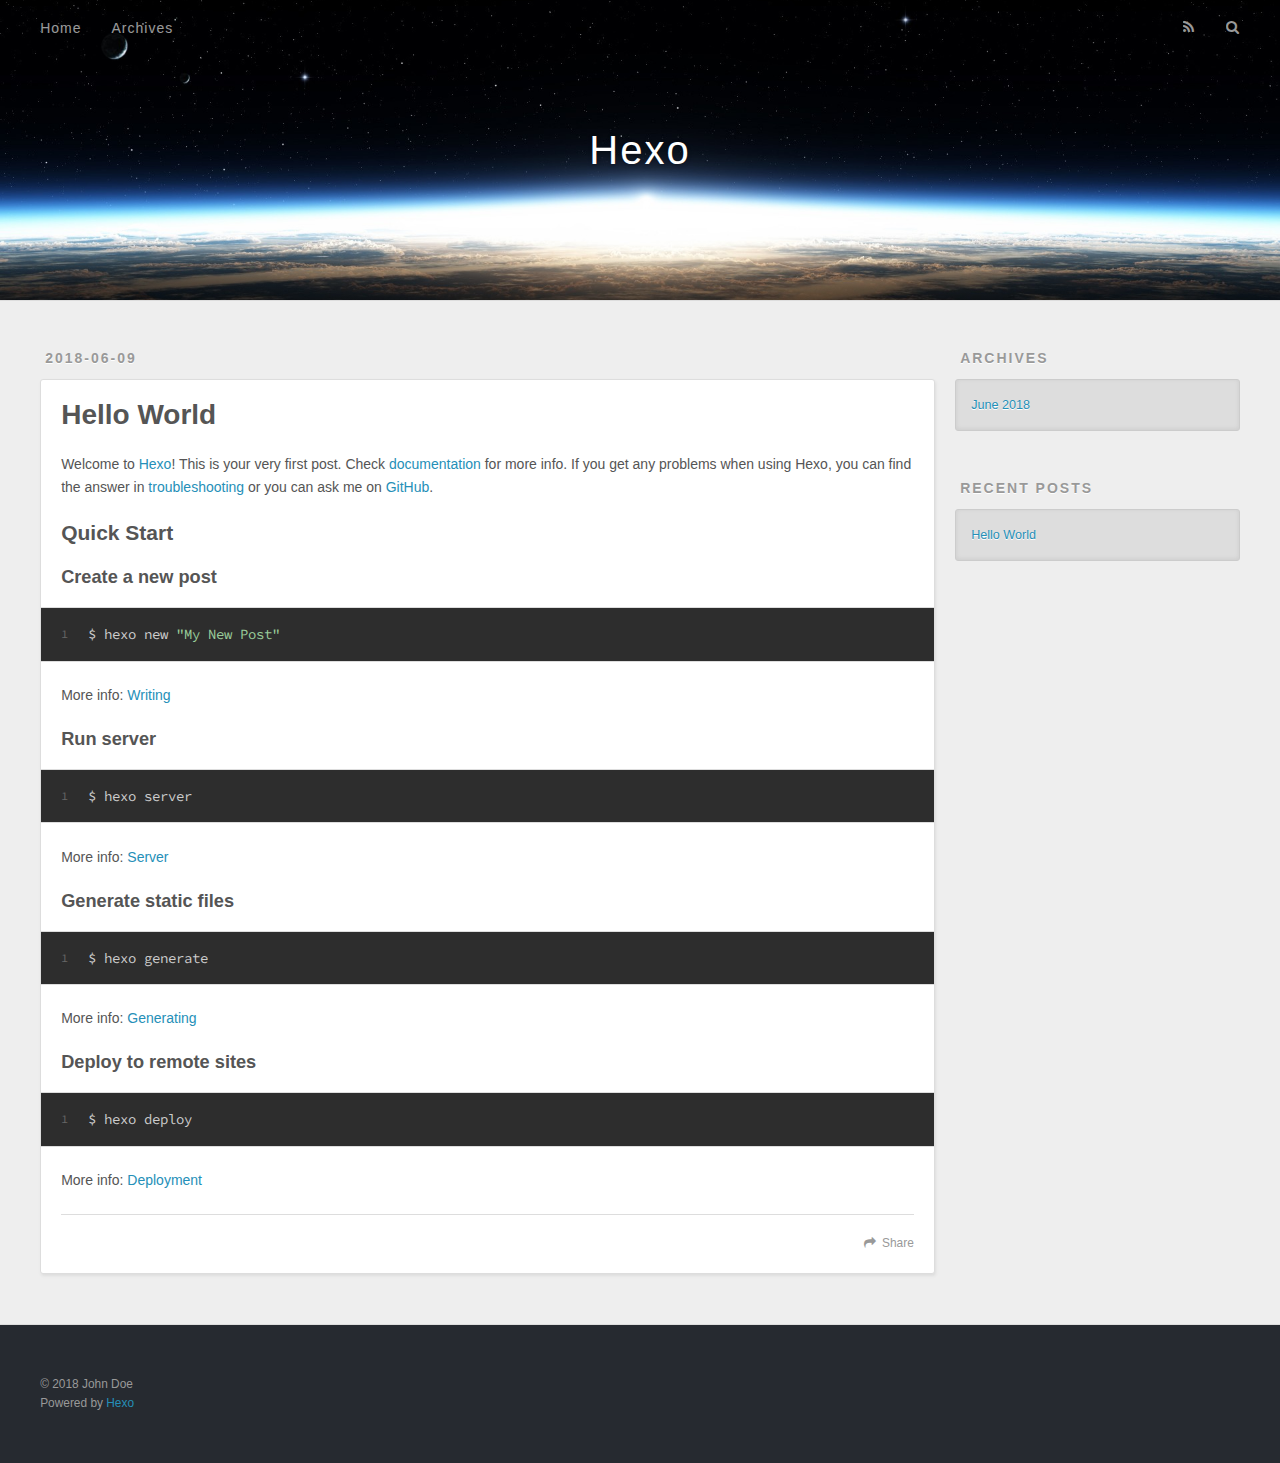
==== index.html @ 3fdbc926 "Site updated: 2018-06-09 17:15:34" ====
<!DOCTYPE html>
<html>
<head>
  <meta charset="utf-8">
  

  
  <title>Hexo</title>
  <meta name="viewport" content="width=device-width, initial-scale=1, maximum-scale=1">
  <meta property="og:type" content="website">
<meta property="og:title" content="Hexo">
<meta property="og:url" content="http://yoursite.com/index.html">
<meta property="og:site_name" content="Hexo">
<meta property="og:locale" content="default">
<meta name="twitter:card" content="summary">
<meta name="twitter:title" content="Hexo">
  
    <link rel="alternate" href="/atom.xml" title="Hexo" type="application/atom+xml">
  
  
    <link rel="icon" href="/favicon.png">
  
  
    <link href="//fonts.googleapis.com/css?family=Source+Code+Pro" rel="stylesheet" type="text/css">
  
  <link rel="stylesheet" href="/css/style.css">
</head>

<body>
  <div id="container">
    <div id="wrap">
      <header id="header">
  <div id="banner"></div>
  <div id="header-outer" class="outer">
    <div id="header-title" class="inner">
      <h1 id="logo-wrap">
        <a href="/" id="logo">Hexo</a>
      </h1>
      
    </div>
    <div id="header-inner" class="inner">
      <nav id="main-nav">
        <a id="main-nav-toggle" class="nav-icon"></a>
        
          <a class="main-nav-link" href="/">Home</a>
        
          <a class="main-nav-link" href="/archives">Archives</a>
        
      </nav>
      <nav id="sub-nav">
        
          <a id="nav-rss-link" class="nav-icon" href="/atom.xml" title="RSS Feed"></a>
        
        <a id="nav-search-btn" class="nav-icon" title="Search"></a>
      </nav>
      <div id="search-form-wrap">
        <form action="//google.com/search" method="get" accept-charset="UTF-8" class="search-form"><input type="search" name="q" class="search-form-input" placeholder="Search"><button type="submit" class="search-form-submit">&#xF002;</button><input type="hidden" name="sitesearch" value="http://yoursite.com"></form>
      </div>
    </div>
  </div>
</header>
      <div class="outer">
        <section id="main">
  
    <article id="post-hello-world" class="article article-type-post" itemscope itemprop="blogPost">
  <div class="article-meta">
    <a href="/2018/06/09/hello-world/" class="article-date">
  <time datetime="2018-06-09T08:49:23.801Z" itemprop="datePublished">2018-06-09</time>
</a>
    
  </div>
  <div class="article-inner">
    
    
      <header class="article-header">
        
  
    <h1 itemprop="name">
      <a class="article-title" href="/2018/06/09/hello-world/">Hello World</a>
    </h1>
  

      </header>
    
    <div class="article-entry" itemprop="articleBody">
      
        <p>Welcome to <a href="https://hexo.io/" target="_blank" rel="noopener">Hexo</a>! This is your very first post. Check <a href="https://hexo.io/docs/" target="_blank" rel="noopener">documentation</a> for more info. If you get any problems when using Hexo, you can find the answer in <a href="https://hexo.io/docs/troubleshooting.html" target="_blank" rel="noopener">troubleshooting</a> or you can ask me on <a href="https://github.com/hexojs/hexo/issues" target="_blank" rel="noopener">GitHub</a>.</p>
<h2 id="Quick-Start"><a href="#Quick-Start" class="headerlink" title="Quick Start"></a>Quick Start</h2><h3 id="Create-a-new-post"><a href="#Create-a-new-post" class="headerlink" title="Create a new post"></a>Create a new post</h3><figure class="highlight bash"><table><tr><td class="gutter"><pre><span class="line">1</span><br></pre></td><td class="code"><pre><span class="line">$ hexo new <span class="string">"My New Post"</span></span><br></pre></td></tr></table></figure>
<p>More info: <a href="https://hexo.io/docs/writing.html" target="_blank" rel="noopener">Writing</a></p>
<h3 id="Run-server"><a href="#Run-server" class="headerlink" title="Run server"></a>Run server</h3><figure class="highlight bash"><table><tr><td class="gutter"><pre><span class="line">1</span><br></pre></td><td class="code"><pre><span class="line">$ hexo server</span><br></pre></td></tr></table></figure>
<p>More info: <a href="https://hexo.io/docs/server.html" target="_blank" rel="noopener">Server</a></p>
<h3 id="Generate-static-files"><a href="#Generate-static-files" class="headerlink" title="Generate static files"></a>Generate static files</h3><figure class="highlight bash"><table><tr><td class="gutter"><pre><span class="line">1</span><br></pre></td><td class="code"><pre><span class="line">$ hexo generate</span><br></pre></td></tr></table></figure>
<p>More info: <a href="https://hexo.io/docs/generating.html" target="_blank" rel="noopener">Generating</a></p>
<h3 id="Deploy-to-remote-sites"><a href="#Deploy-to-remote-sites" class="headerlink" title="Deploy to remote sites"></a>Deploy to remote sites</h3><figure class="highlight bash"><table><tr><td class="gutter"><pre><span class="line">1</span><br></pre></td><td class="code"><pre><span class="line">$ hexo deploy</span><br></pre></td></tr></table></figure>
<p>More info: <a href="https://hexo.io/docs/deployment.html" target="_blank" rel="noopener">Deployment</a></p>

      
    </div>
    <footer class="article-footer">
      <a data-url="http://yoursite.com/2018/06/09/hello-world/" data-id="cji76pdio0000icraalrgvgk9" class="article-share-link">Share</a>
      
      
    </footer>
  </div>
  
</article>


  


</section>
        
          <aside id="sidebar">
  
    

  
    

  
    
  
    
  <div class="widget-wrap">
    <h3 class="widget-title">Archives</h3>
    <div class="widget">
      <ul class="archive-list"><li class="archive-list-item"><a class="archive-list-link" href="/archives/2018/06/">June 2018</a></li></ul>
    </div>
  </div>


  
    
  <div class="widget-wrap">
    <h3 class="widget-title">Recent Posts</h3>
    <div class="widget">
      <ul>
        
          <li>
            <a href="/2018/06/09/hello-world/">Hello World</a>
          </li>
        
      </ul>
    </div>
  </div>

  
</aside>
        
      </div>
      <footer id="footer">
  
  <div class="outer">
    <div id="footer-info" class="inner">
      &copy; 2018 John Doe<br>
      Powered by <a href="http://hexo.io/" target="_blank">Hexo</a>
    </div>
  </div>
</footer>
    </div>
    <nav id="mobile-nav">
  
    <a href="/" class="mobile-nav-link">Home</a>
  
    <a href="/archives" class="mobile-nav-link">Archives</a>
  
</nav>
    

<script src="//ajax.googleapis.com/ajax/libs/jquery/2.0.3/jquery.min.js"></script>


  <link rel="stylesheet" href="/fancybox/jquery.fancybox.css">
  <script src="/fancybox/jquery.fancybox.pack.js"></script>


<script src="/js/script.js"></script>



  </div>
</body>
</html>
---- css/style.css ----
body {
  width: 100%;
}
body:before,
body:after {
  content: "";
  display: table;
}
body:after {
  clear: both;
}
html,
body,
div,
span,
applet,
object,
iframe,
h1,
h2,
h3,
h4,
h5,
h6,
p,
blockquote,
pre,
a,
abbr,
acronym,
address,
big,
cite,
code,
del,
dfn,
em,
img,
ins,
kbd,
q,
s,
samp,
small,
strike,
strong,
sub,
sup,
tt,
var,
dl,
dt,
dd,
ol,
ul,
li,
fieldset,
form,
label,
legend,
table,
caption,
tbody,
tfoot,
thead,
tr,
th,
td {
  margin: 0;
  padding: 0;
  border: 0;
  outline: 0;
  font-weight: inherit;
  font-style: inherit;
  font-family: inherit;
  font-size: 100%;
  vertical-align: baseline;
}
body {
  line-height: 1;
  color: #000;
  background: #fff;
}
ol,
ul {
  list-style: none;
}
table {
  border-collapse: separate;
  border-spacing: 0;
  vertical-align: middle;
}
caption,
th,
td {
  text-align: left;
  font-weight: normal;
  vertical-align: middle;
}
a img {
  border: none;
}
input,
button {
  margin: 0;
  padding: 0;
}
input::-moz-focus-inner,
button::-moz-focus-inner {
  border: 0;
  padding: 0;
}
@font-face {
  font-family: FontAwesome;
  font-style: normal;
  font-weight: normal;
  src: url("fonts/fontawesome-webfont.eot?v=#4.0.3");
  src: url("fonts/fontawesome-webfont.eot?#iefix&v=#4.0.3") format("embedded-opentype"), url("fonts/fontawesome-webfont.woff?v=#4.0.3") format("woff"), url("fonts/fontawesome-webfont.ttf?v=#4.0.3") format("truetype"), url("fonts/fontawesome-webfont.svg#fontawesomeregular?v=#4.0.3") format("svg");
}
html,
body,
#container {
  height: 100%;
}
body {
  background: #eee;
  font: 14px -apple-system, BlinkMacSystemFont, "Segoe UI", "Roboto", "Oxygen", "Ubuntu", "Cantarell", "Fira Sans", "Droid Sans", "Helvetica Neue", sans-serif;
  -webkit-text-size-adjust: 100%;
}
.outer {
  max-width: 1220px;
  margin: 0 auto;
  padding: 0 20px;
}
.outer:before,
.outer:after {
  content: "";
  display: table;
}
.outer:after {
  clear: both;
}
.inner {
  display: inline;
  float: left;
  width: 98.33333333333333%;
  margin: 0 0.833333333333333%;
}
.left,
.alignleft {
  float: left;
}
.right,
.alignright {
  float: right;
}
.clear {
  clear: both;
}
#container {
  position: relative;
}
.mobile-nav-on {
  overflow: hidden;
}
#wrap {
  height: 100%;
  width: 100%;
  position: absolute;
  top: 0;
  left: 0;
  -webkit-transition: 0.2s ease-out;
  -moz-transition: 0.2s ease-out;
  -ms-transition: 0.2s ease-out;
  transition: 0.2s ease-out;
  z-index: 1;
  background: #eee;
}
.mobile-nav-on #wrap {
  left: 280px;
}
@media screen and (min-width: 768px) {
  #main {
    display: inline;
    float: left;
    width: 73.33333333333333%;
    margin: 0 0.833333333333333%;
  }
}
.article-date,
.article-category-link,
.archive-year,
.widget-title {
  text-decoration: none;
  text-transform: uppercase;
  letter-spacing: 2px;
  color: #999;
  margin-bottom: 1em;
  margin-left: 5px;
  line-height: 1em;
  text-shadow: 0 1px #fff;
  font-weight: bold;
}
.article-inner,
.archive-article-inner {
  background: #fff;
  -webkit-box-shadow: 1px 2px 3px #ddd;
  box-shadow: 1px 2px 3px #ddd;
  border: 1px solid #ddd;
  border-radius: 3px;
}
.article-entry h1,
.widget h1 {
  font-size: 2em;
}
.article-entry h2,
.widget h2 {
  font-size: 1.5em;
}
.article-entry h3,
.widget h3 {
  font-size: 1.3em;
}
.article-entry h4,
.widget h4 {
  font-size: 1.2em;
}
.article-entry h5,
.widget h5 {
  font-size: 1em;
}
.article-entry h6,
.widget h6 {
  font-size: 1em;
  color: #999;
}
.article-entry hr,
.widget hr {
  border: 1px dashed #ddd;
}
.article-entry strong,
.widget strong {
  font-weight: bold;
}
.article-entry em,
.widget em,
.article-entry cite,
.widget cite {
  font-style: italic;
}
.article-entry sup,
.widget sup,
.article-entry sub,
.widget sub {
  font-size: 0.75em;
  line-height: 0;
  position: relative;
  vertical-align: baseline;
}
.article-entry sup,
.widget sup {
  top: -0.5em;
}
.article-entry sub,
.widget sub {
  bottom: -0.2em;
}
.article-entry small,
.widget small {
  font-size: 0.85em;
}
.article-entry acronym,
.widget acronym,
.article-entry abbr,
.widget abbr {
  border-bottom: 1px dotted;
}
.article-entry ul,
.widget ul,
.article-entry ol,
.widget ol,
.article-entry dl,
.widget dl {
  margin: 0 20px;
  line-height: 1.6em;
}
.article-entry ul ul,
.widget ul ul,
.article-entry ol ul,
.widget ol ul,
.article-entry ul ol,
.widget ul ol,
.article-entry ol ol,
.widget ol ol {
  margin-top: 0;
  margin-bottom: 0;
}
.article-entry ul,
.widget ul {
  list-style: disc;
}
.article-entry ol,
.widget ol {
  list-style: decimal;
}
.article-entry dt,
.widget dt {
  font-weight: bold;
}
#header {
  height: 300px;
  position: relative;
  border-bottom: 1px solid #ddd;
}
#header:before,
#header:after {
  content: "";
  position: absolute;
  left: 0;
  right: 0;
  height: 40px;
}
#header:before {
  top: 0;
  background: -webkit-linear-gradient(rgba(0,0,0,0.2), transparent);
  background: -moz-linear-gradient(rgba(0,0,0,0.2), transparent);
  background: -ms-linear-gradient(rgba(0,0,0,0.2), transparent);
  background: linear-gradient(rgba(0,0,0,0.2), transparent);
}
#header:after {
  bottom: 0;
  background: -webkit-linear-gradient(transparent, rgba(0,0,0,0.2));
  background: -moz-linear-gradient(transparent, rgba(0,0,0,0.2));
  background: -ms-linear-gradient(transparent, rgba(0,0,0,0.2));
  background: linear-gradient(transparent, rgba(0,0,0,0.2));
}
#header-outer {
  height: 100%;
  position: relative;
}
#header-inner {
  position: relative;
  overflow: hidden;
}
#banner {
  position: absolute;
  top: 0;
  left: 0;
  width: 100%;
  height: 100%;
  background: url("images/banner.jpg") center #000;
  -webkit-background-size: cover;
  -moz-background-size: cover;
  background-size: cover;
  z-index: -1;
}
#header-title {
  text-align: center;
  height: 40px;
  position: absolute;
  top: 50%;
  left: 0;
  margin-top: -20px;
}
#logo,
#subtitle {
  text-decoration: none;
  color: #fff;
  font-weight: 300;
  text-shadow: 0 1px 4px rgba(0,0,0,0.3);
}
#logo {
  font-size: 40px;
  line-height: 40px;
  letter-spacing: 2px;
}
#subtitle {
  font-size: 16px;
  line-height: 16px;
  letter-spacing: 1px;
}
#subtitle-wrap {
  margin-top: 16px;
}
#main-nav {
  float: left;
  margin-left: -15px;
}
.nav-icon,
.main-nav-link {
  float: left;
  color: #fff;
  opacity: 0.6;
  text-decoration: none;
  text-shadow: 0 1px rgba(0,0,0,0.2);
  -webkit-transition: opacity 0.2s;
  -moz-transition: opacity 0.2s;
  -ms-transition: opacity 0.2s;
  transition: opacity 0.2s;
  display: block;
  padding: 20px 15px;
}
.nav-icon:hover,
.main-nav-link:hover {
  opacity: 1;
}
.nav-icon {
  font-family: FontAwesome;
  text-align: center;
  font-size: 14px;
  width: 14px;
  height: 14px;
  padding: 20px 15px;
  position: relative;
  cursor: pointer;
}
.main-nav-link {
  font-weight: 300;
  letter-spacing: 1px;
}
@media screen and (max-width: 479px) {
  .main-nav-link {
    display: none;
  }
}
#main-nav-toggle {
  display: none;
}
#main-nav-toggle:before {
  content: "\f0c9";
}
@media screen and (max-width: 479px) {
  #main-nav-toggle {
    display: block;
  }
}
#sub-nav {
  float: right;
  margin-right: -15px;
}
#nav-rss-link:before {
  content: "\f09e";
}
#nav-search-btn:before {
  content: "\f002";
}
#search-form-wrap {
  position: absolute;
  top: 15px;
  width: 150px;
  height: 30px;
  right: -150px;
  opacity: 0;
  -webkit-transition: 0.2s ease-out;
  -moz-transition: 0.2s ease-out;
  -ms-transition: 0.2s ease-out;
  transition: 0.2s ease-out;
}
#search-form-wrap.on {
  opacity: 1;
  right: 0;
}
@media screen and (max-width: 479px) {
  #search-form-wrap {
    width: 100%;
    right: -100%;
  }
}
.search-form {
  position: absolute;
  top: 0;
  left: 0;
  right: 0;
  background: #fff;
  padding: 5px 15px;
  border-radius: 15px;
  -webkit-box-shadow: 0 0 10px rgba(0,0,0,0.3);
  box-shadow: 0 0 10px rgba(0,0,0,0.3);
}
.search-form-input {
  border: none;
  background: none;
  color: #555;
  width: 100%;
  font: 13px -apple-system, BlinkMacSystemFont, "Segoe UI", "Roboto", "Oxygen", "Ubuntu", "Cantarell", "Fira Sans", "Droid Sans", "Helvetica Neue", sans-serif;
  outline: none;
}
.search-form-input::-webkit-search-results-decoration,
.search-form-input::-webkit-search-cancel-button {
  -webkit-appearance: none;
}
.search-form-submit {
  position: absolute;
  top: 50%;
  right: 10px;
  margin-top: -7px;
  font: 13px FontAwesome;
  border: none;
  background: none;
  color: #bbb;
  cursor: pointer;
}
.search-form-submit:hover,
.search-form-submit:focus {
  color: #777;
}
.article {
  margin: 50px 0;
}
.article-inner {
  overflow: hidden;
}
.article-meta:before,
.article-meta:after {
  content: "";
  display: table;
}
.article-meta:after {
  clear: both;
}
.article-date {
  float: left;
}
.article-category {
  float: left;
  line-height: 1em;
  color: #ccc;
  text-shadow: 0 1px #fff;
  margin-left: 8px;
}
.article-category:before {
  content: "\2022";
}
.article-category-link {
  margin: 0 12px 1em;
}
.article-header {
  padding: 20px 20px 0;
}
.article-title {
  text-decoration: none;
  font-size: 2em;
  font-weight: bold;
  color: #555;
  line-height: 1.1em;
  -webkit-transition: color 0.2s;
  -moz-transition: color 0.2s;
  -ms-transition: color 0.2s;
  transition: color 0.2s;
}
a.article-title:hover {
  color: #258fb8;
}
.article-entry {
  color: #555;
  padding: 0 20px;
}
.article-entry:before,
.article-entry:after {
  content: "";
  display: table;
}
.article-entry:after {
  clear: both;
}
.article-entry p,
.article-entry table {
  line-height: 1.6em;
  margin: 1.6em 0;
}
.article-entry h1,
.article-entry h2,
.article-entry h3,
.article-entry h4,
.article-entry h5,
.article-entry h6 {
  font-weight: bold;
}
.article-entry h1,
.article-entry h2,
.article-entry h3,
.article-entry h4,
.article-entry h5,
.article-entry h6 {
  line-height: 1.1em;
  margin: 1.1em 0;
}
.article-entry a {
  color: #258fb8;
  text-decoration: none;
}
.article-entry a:hover {
  text-decoration: underline;
}
.article-entry ul,
.article-entry ol,
.article-entry dl {
  margin-top: 1.6em;
  margin-bottom: 1.6em;
}
.article-entry img,
.article-entry video {
  max-width: 100%;
  height: auto;
  display: block;
  margin: auto;
}
.article-entry iframe {
  border: none;
}
.article-entry table {
  width: 100%;
  border-collapse: collapse;
  border-spacing: 0;
}
.article-entry th {
  font-weight: bold;
  border-bottom: 3px solid #ddd;
  padding-bottom: 0.5em;
}
.article-entry td {
  border-bottom: 1px solid #ddd;
  padding: 10px 0;
}
.article-entry blockquote {
  font-family: Georgia, "Times New Roman", serif;
  font-size: 1.4em;
  margin: 1.6em 20px;
  text-align: center;
}
.article-entry blockquote footer {
  font-size: 14px;
  margin: 1.6em 0;
  font-family: -apple-system, BlinkMacSystemFont, "Segoe UI", "Roboto", "Oxygen", "Ubuntu", "Cantarell", "Fira Sans", "Droid Sans", "Helvetica Neue", sans-serif;
}
.article-entry blockquote footer cite:before {
  content: "—";
  padding: 0 0.5em;
}
.article-entry .pullquote {
  text-align: left;
  width: 45%;
  margin: 0;
}
.article-entry .pullquote.left {
  margin-left: 0.5em;
  margin-right: 1em;
}
.article-entry .pullquote.right {
  margin-right: 0.5em;
  margin-left: 1em;
}
.article-entry .caption {
  color: #999;
  display: block;
  font-size: 0.9em;
  margin-top: 0.5em;
  position: relative;
  text-align: center;
}
.article-entry .video-container {
  position: relative;
  padding-top: 56.25%;
  height: 0;
  overflow: hidden;
}
.article-entry .video-container iframe,
.article-entry .video-container object,
.article-entry .video-container embed {
  position: absolute;
  top: 0;
  left: 0;
  width: 100%;
  height: 100%;
  margin-top: 0;
}
.article-more-link a {
  display: inline-block;
  line-height: 1em;
  padding: 6px 15px;
  border-radius: 15px;
  background: #eee;
  color: #999;
  text-shadow: 0 1px #fff;
  text-decoration: none;
}
.article-more-link a:hover {
  background: #258fb8;
  color: #fff;
  text-decoration: none;
  text-shadow: 0 1px #1e7293;
}
.article-footer {
  font-size: 0.85em;
  line-height: 1.6em;
  border-top: 1px solid #ddd;
  padding-top: 1.6em;
  margin: 0 20px 20px;
}
.article-footer:before,
.article-footer:after {
  content: "";
  display: table;
}
.article-footer:after {
  clear: both;
}
.article-footer a {
  color: #999;
  text-decoration: none;
}
.article-footer a:hover {
  color: #555;
}
.article-tag-list-item {
  float: left;
  margin-right: 10px;
}
.article-tag-list-link:before {
  content: "#";
}
.article-comment-link {
  float: right;
}
.article-comment-link:before {
  content: "\f075";
  font-family: FontAwesome;
  padding-right: 8px;
}
.article-share-link {
  cursor: pointer;
  float: right;
  margin-left: 20px;
}
.article-share-link:before {
  content: "\f064";
  font-family: FontAwesome;
  padding-right: 6px;
}
#article-nav {
  position: relative;
}
#article-nav:before,
#article-nav:after {
  content: "";
  display: table;
}
#article-nav:after {
  clear: both;
}
@media screen and (min-width: 768px) {
  #article-nav {
    margin: 50px 0;
  }
  #article-nav:before {
    width: 8px;
    height: 8px;
    position: absolute;
    top: 50%;
    left: 50%;
    margin-top: -4px;
    margin-left: -4px;
    content: "";
    border-radius: 50%;
    background: #ddd;
    -webkit-box-shadow: 0 1px 2px #fff;
    box-shadow: 0 1px 2px #fff;
  }
}
.article-nav-link-wrap {
  text-decoration: none;
  text-shadow: 0 1px #fff;
  color: #999;
  -webkit-box-sizing: border-box;
  -moz-box-sizing: border-box;
  box-sizing: border-box;
  margin-top: 50px;
  text-align: center;
  display: block;
}
.article-nav-link-wrap:hover {
  color: #555;
}
@media screen and (min-width: 768px) {
  .article-nav-link-wrap {
    width: 50%;
    margin-top: 0;
  }
}
@media screen and (min-width: 768px) {
  #article-nav-newer {
    float: left;
    text-align: right;
    padding-right: 20px;
  }
}
@media screen and (min-width: 768px) {
  #article-nav-older {
    float: right;
    text-align: left;
    padding-left: 20px;
  }
}
.article-nav-caption {
  text-transform: uppercase;
  letter-spacing: 2px;
  color: #ddd;
  line-height: 1em;
  font-weight: bold;
}
#article-nav-newer .article-nav-caption {
  margin-right: -2px;
}
.article-nav-title {
  font-size: 0.85em;
  line-height: 1.6em;
  margin-top: 0.5em;
}
.article-share-box {
  position: absolute;
  display: none;
  background: #fff;
  -webkit-box-shadow: 1px 2px 10px rgba(0,0,0,0.2);
  box-shadow: 1px 2px 10px rgba(0,0,0,0.2);
  border-radius: 3px;
  margin-left: -145px;
  overflow: hidden;
  z-index: 1;
}
.article-share-box.on {
  display: block;
}
.article-share-input {
  width: 100%;
  background: none;
  -webkit-box-sizing: border-box;
  -moz-box-sizing: border-box;
  box-sizing: border-box;
  font: 14px -apple-system, BlinkMacSystemFont, "Segoe UI", "Roboto", "Oxygen", "Ubuntu", "Cantarell", "Fira Sans", "Droid Sans", "Helvetica Neue", sans-serif;
  padding: 0 15px;
  color: #555;
  outline: none;
  border: 1px solid #ddd;
  border-radius: 3px 3px 0 0;
  height: 36px;
  line-height: 36px;
}
.article-share-links {
  background: #eee;
}
.article-share-links:before,
.article-share-links:after {
  content: "";
  display: table;
}
.article-share-links:after {
  clear: both;
}
.article-share-twitter,
.article-share-facebook,
.article-share-pinterest,
.article-share-google {
  width: 50px;
  height: 36px;
  display: block;
  float: left;
  position: relative;
  color: #999;
  text-shadow: 0 1px #fff;
}
.article-share-twitter:before,
.article-share-facebook:before,
.article-share-pinterest:before,
.article-share-google:before {
  font-size: 20px;
  font-family: FontAwesome;
  width: 20px;
  height: 20px;
  position: absolute;
  top: 50%;
  left: 50%;
  margin-top: -10px;
  margin-left: -10px;
  text-align: center;
}
.article-share-twitter:hover,
.article-share-facebook:hover,
.article-share-pinterest:hover,
.article-share-google:hover {
  color: #fff;
}
.article-share-twitter:before {
  content: "\f099";
}
.article-share-twitter:hover {
  background: #00aced;
  text-shadow: 0 1px #008abe;
}
.article-share-facebook:before {
  content: "\f09a";
}
.article-share-facebook:hover {
  background: #3b5998;
  text-shadow: 0 1px #2f477a;
}
.article-share-pinterest:before {
  content: "\f0d2";
}
.article-share-pinterest:hover {
  background: #cb2027;
  text-shadow: 0 1px #a21a1f;
}
.article-share-google:before {
  content: "\f0d5";
}
.article-share-google:hover {
  background: #dd4b39;
  text-shadow: 0 1px #be3221;
}
.article-gallery {
  background: #000;
  position: relative;
}
.article-gallery-photos {
  position: relative;
  overflow: hidden;
}
.article-gallery-img {
  display: none;
  max-width: 100%;
}
.article-gallery-img:first-child {
  display: block;
}
.article-gallery-img.loaded {
  position: absolute;
  display: block;
}
.article-gallery-img img {
  display: block;
  max-width: 100%;
  margin: 0 auto;
}
#comments {
  background: #fff;
  -webkit-box-shadow: 1px 2px 3px #ddd;
  box-shadow: 1px 2px 3px #ddd;
  padding: 20px;
  border: 1px solid #ddd;
  border-radius: 3px;
  margin: 50px 0;
}
#comments a {
  color: #258fb8;
}
.archives-wrap {
  margin: 50px 0;
}
.archives:before,
.archives:after {
  content: "";
  display: table;
}
.archives:after {
  clear: both;
}
.archive-year-wrap {
  margin-bottom: 1em;
}
.archives {
  -webkit-column-gap: 10px;
  -moz-column-gap: 10px;
  column-gap: 10px;
}
@media screen and (min-width: 480px) and (max-width: 767px) {
  .archives {
    -webkit-column-count: 2;
    -moz-column-count: 2;
    column-count: 2;
  }
}
@media screen and (min-width: 768px) {
  .archives {
    -webkit-column-count: 3;
    -moz-column-count: 3;
    column-count: 3;
  }
}
.archive-article {
  -webkit-column-break-inside: avoid;
  page-break-inside: avoid;
  overflow: hidden;
  break-inside: avoid-column;
}
.archive-article-inner {
  padding: 10px;
  margin-bottom: 15px;
}
.archive-article-title {
  text-decoration: none;
  font-weight: bold;
  color: #555;
  -webkit-transition: color 0.2s;
  -moz-transition: color 0.2s;
  -ms-transition: color 0.2s;
  transition: color 0.2s;
  line-height: 1.6em;
}
.archive-article-title:hover {
  color: #258fb8;
}
.archive-article-footer {
  margin-top: 1em;
}
.archive-article-date {
  color: #999;
  text-decoration: none;
  font-size: 0.85em;
  line-height: 1em;
  margin-bottom: 0.5em;
  display: block;
}
#page-nav {
  margin: 50px auto;
  background: #fff;
  -webkit-box-shadow: 1px 2px 3px #ddd;
  box-shadow: 1px 2px 3px #ddd;
  border: 1px solid #ddd;
  border-radius: 3px;
  text-align: center;
  color: #999;
  overflow: hidden;
}
#page-nav:before,
#page-nav:after {
  content: "";
  display: table;
}
#page-nav:after {
  clear: both;
}
#page-nav a,
#page-nav span {
  padding: 10px 20px;
  line-height: 1;
  height: 2ex;
}
#page-nav a {
  color: #999;
  text-decoration: none;
}
#page-nav a:hover {
  background: #999;
  color: #fff;
}
#page-nav .prev {
  float: left;
}
#page-nav .next {
  float: right;
}
#page-nav .page-number {
  display: inline-block;
}
@media screen and (max-width: 479px) {
  #page-nav .page-number {
    display: none;
  }
}
#page-nav .current {
  color: #555;
  font-weight: bold;
}
#page-nav .space {
  color: #ddd;
}
#footer {
  background: #262a30;
  padding: 50px 0;
  border-top: 1px solid #ddd;
  color: #999;
}
#footer a {
  color: #258fb8;
  text-decoration: none;
}
#footer a:hover {
  text-decoration: underline;
}
#footer-info {
  line-height: 1.6em;
  font-size: 0.85em;
}
.article-entry pre,
.article-entry .highlight {
  background: #2d2d2d;
  margin: 0 -20px;
  padding: 15px 20px;
  border-style: solid;
  border-color: #ddd;
  border-width: 1px 0;
  overflow: auto;
  color: #ccc;
  line-height: 22.400000000000002px;
}
.article-entry .highlight .gutter pre,
.article-entry .gist .gist-file .gist-data .line-numbers {
  color: #666;
  font-size: 0.85em;
}
.article-entry pre,
.article-entry code {
  font-family: "Source Code Pro", Consolas, Monaco, Menlo, Consolas, monospace;
}
.article-entry code {
  background: #eee;
  text-shadow: 0 1px #fff;
  padding: 0 0.3em;
}
.article-entry pre code {
  background: none;
  text-shadow: none;
  padding: 0;
}
.article-entry .highlight pre {
  border: none;
  margin: 0;
  padding: 0;
}
.article-entry .highlight table {
  margin: 0;
  width: auto;
}
.article-entry .highlight td {
  border: none;
  padding: 0;
}
.article-entry .highlight figcaption {
  font-size: 0.85em;
  color: #999;
  line-height: 1em;
  margin-bottom: 1em;
}
.article-entry .highlight figcaption:before,
.article-entry .highlight figcaption:after {
  content: "";
  display: table;
}
.article-entry .highlight figcaption:after {
  clear: both;
}
.article-entry .highlight figcaption a {
  float: right;
}
.article-entry .highlight .gutter pre {
  text-align: right;
  padding-right: 20px;
}
.article-entry .highlight .line {
  height: 22.400000000000002px;
}
.article-entry .highlight .line.marked {
  background: #515151;
}
.article-entry .gist {
  margin: 0 -20px;
  border-style: solid;
  border-color: #ddd;
  border-width: 1px 0;
  background: #2d2d2d;
  padding: 15px 20px 15px 0;
}
.article-entry .gist .gist-file {
  border: none;
  font-family: "Source Code Pro", Consolas, Monaco, Menlo, Consolas, monospace;
  margin: 0;
}
.article-entry .gist .gist-file .gist-data {
  background: none;
  border: none;
}
.article-entry .gist .gist-file .gist-data .line-numbers {
  background: none;
  border: none;
  padding: 0 20px 0 0;
}
.article-entry .gist .gist-file .gist-data .line-data {
  padding: 0 !important;
}
.article-entry .gist .gist-file .highlight {
  margin: 0;
  padding: 0;
  border: none;
}
.article-entry .gist .gist-file .gist-meta {
  background: #2d2d2d;
  color: #999;
  font: 0.85em -apple-system, BlinkMacSystemFont, "Segoe UI", "Roboto", "Oxygen", "Ubuntu", "Cantarell", "Fira Sans", "Droid Sans", "Helvetica Neue", sans-serif;
  text-shadow: 0 0;
  padding: 0;
  margin-top: 1em;
  margin-left: 20px;
}
.article-entry .gist .gist-file .gist-meta a {
  color: #258fb8;
  font-weight: normal;
}
.article-entry .gist .gist-file .gist-meta a:hover {
  text-decoration: underline;
}
pre .comment,
pre .title {
  color: #999;
}
pre .variable,
pre .attribute,
pre .tag,
pre .regexp,
pre .ruby .constant,
pre .xml .tag .title,
pre .xml .pi,
pre .xml .doctype,
pre .html .doctype,
pre .css .id,
pre .css .class,
pre .css .pseudo {
  color: #f2777a;
}
pre .number,
pre .preprocessor,
pre .built_in,
pre .literal,
pre .params,
pre .constant {
  color: #f99157;
}
pre .class,
pre .ruby .class .title,
pre .css .rules .attribute {
  color: #9c9;
}
pre .string,
pre .value,
pre .inheritance,
pre .header,
pre .ruby .symbol,
pre .xml .cdata {
  color: #9c9;
}
pre .css .hexcolor {
  color: #6cc;
}
pre .function,
pre .python .decorator,
pre .python .title,
pre .ruby .function .title,
pre .ruby .title .keyword,
pre .perl .sub,
pre .javascript .title,
pre .coffeescript .title {
  color: #69c;
}
pre .keyword,
pre .javascript .function {
  color: #c9c;
}
@media screen and (max-width: 479px) {
  #mobile-nav {
    position: absolute;
    top: 0;
    left: 0;
    width: 280px;
    height: 100%;
    background: #191919;
    border-right: 1px solid #fff;
  }
}
@media screen and (max-width: 479px) {
  .mobile-nav-link {
    display: block;
    color: #999;
    text-decoration: none;
    padding: 15px 20px;
    font-weight: bold;
  }
  .mobile-nav-link:hover {
    color: #fff;
  }
}
@media screen and (min-width: 768px) {
  #sidebar {
    display: inline;
    float: left;
    width: 23.333333333333332%;
    margin: 0 0.833333333333333%;
  }
}
.widget-wrap {
  margin: 50px 0;
}
.widget {
  color: #777;
  text-shadow: 0 1px #fff;
  background: #ddd;
  -webkit-box-shadow: 0 -1px 4px #ccc inset;
  box-shadow: 0 -1px 4px #ccc inset;
  border: 1px solid #ccc;
  padding: 15px;
  border-radius: 3px;
}
.widget a {
  color: #258fb8;
  text-decoration: none;
}
.widget a:hover {
  text-decoration: underline;
}
.widget ul ul,
.widget ol ul,
.widget dl ul,
.widget ul ol,
.widget ol ol,
.widget dl ol,
.widget ul dl,
.widget ol dl,
.widget dl dl {
  margin-left: 15px;
  list-style: disc;
}
.widget {
  line-height: 1.6em;
  word-wrap: break-word;
  font-size: 0.9em;
}
.widget ul,
.widget ol {
  list-style: none;
  margin: 0;
}
.widget ul ul,
.widget ol ul,
.widget ul ol,
.widget ol ol {
  margin: 0 20px;
}
.widget ul ul,
.widget ol ul {
  list-style: disc;
}
.widget ul ol,
.widget ol ol {
  list-style: decimal;
}
.category-list-count,
.tag-list-count,
.archive-list-count {
  padding-left: 5px;
  color: #999;
  font-size: 0.85em;
}
.category-list-count:before,
.tag-list-count:before,
.archive-list-count:before {
  content: "(";
}
.category-list-count:after,
.tag-list-count:after,
.archive-list-count:after {
  content: ")";
}
.tagcloud a {
  margin-right: 5px;
  display: inline-block;
}
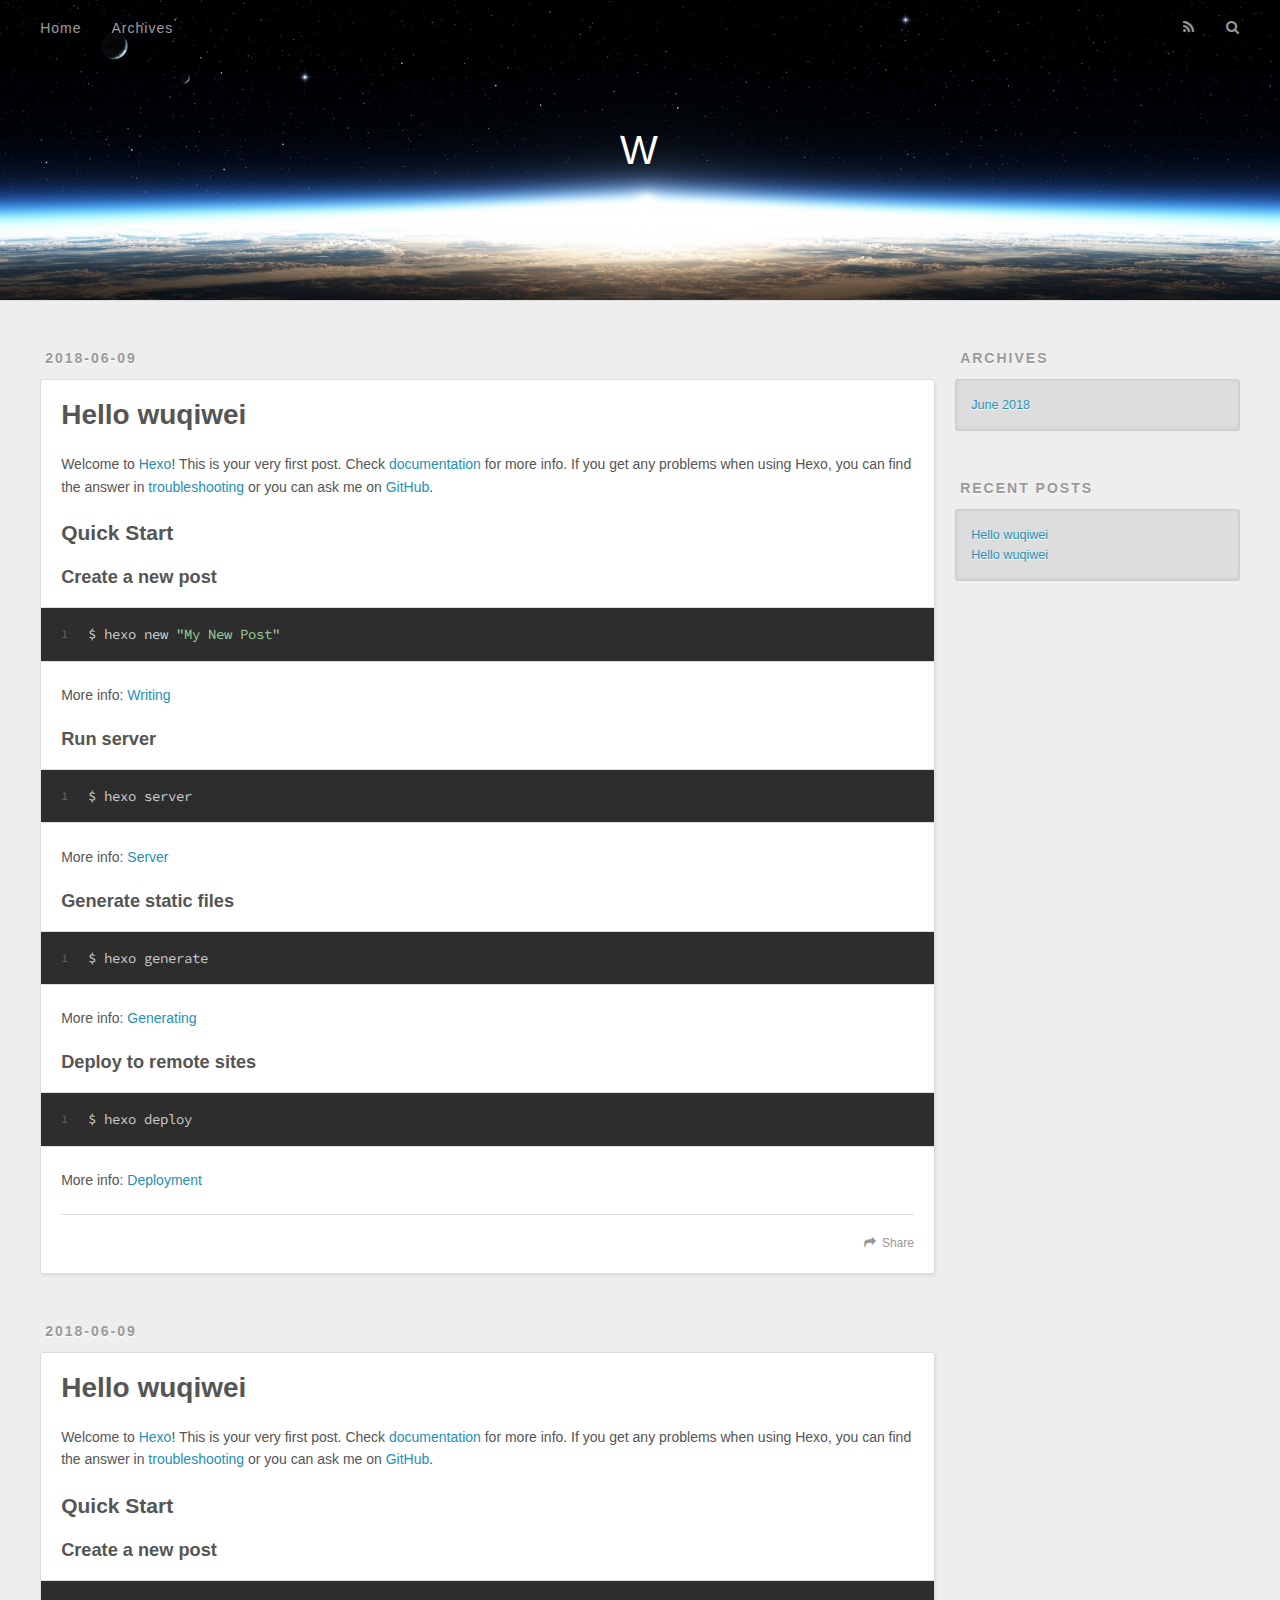
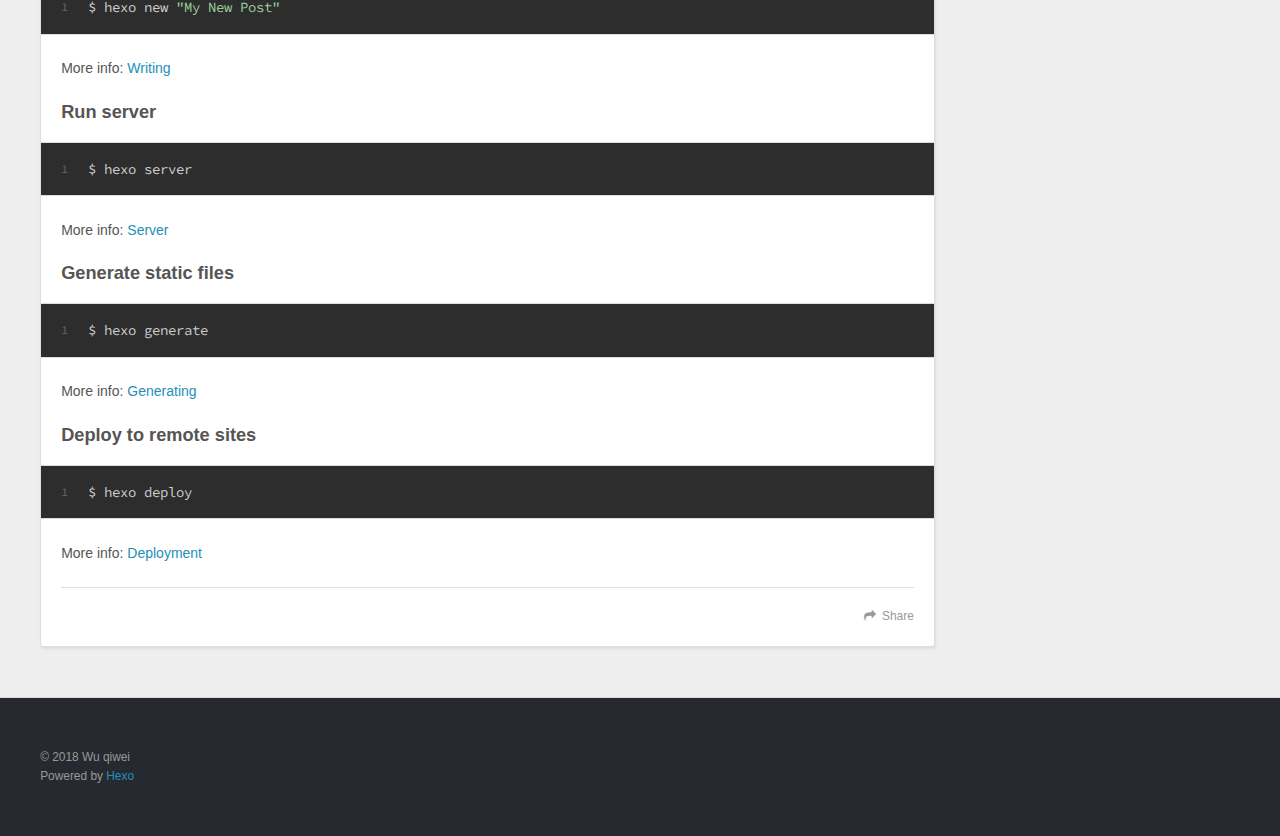
==== commit d1c96e27: "Site updated: 2018-06-09 17:41:08" ====
--- a/index.html
+++ b/index.html
@@ -5,17 +5,20 @@
   
 
   
-  <title>Hexo</title>
+  <title>W</title>
   <meta name="viewport" content="width=device-width, initial-scale=1, maximum-scale=1">
-  <meta property="og:type" content="website">
-<meta property="og:title" content="Hexo">
+  <meta name="description" content="如果人生没有目标,那跟咸鱼有什么区别。">
+<meta property="og:type" content="website">
+<meta property="og:title" content="W">
 <meta property="og:url" content="http://yoursite.com/index.html">
-<meta property="og:site_name" content="Hexo">
+<meta property="og:site_name" content="W">
+<meta property="og:description" content="如果人生没有目标,那跟咸鱼有什么区别。">
 <meta property="og:locale" content="default">
 <meta name="twitter:card" content="summary">
-<meta name="twitter:title" content="Hexo">
-  
-    <link rel="alternate" href="/atom.xml" title="Hexo" type="application/atom+xml">
+<meta name="twitter:title" content="W">
+<meta name="twitter:description" content="如果人生没有目标,那跟咸鱼有什么区别。">
+  
+    <link rel="alternate" href="/atom.xml" title="W" type="application/atom+xml">
   
   
     <link rel="icon" href="/favicon.png">
@@ -34,7 +37,7 @@
   <div id="header-outer" class="outer">
     <div id="header-title" class="inner">
       <h1 id="logo-wrap">
-        <a href="/" id="logo">Hexo</a>
+        <a href="/" id="logo">W</a>
       </h1>
       
     </div>
@@ -62,10 +65,10 @@
       <div class="outer">
         <section id="main">
   
-    <article id="post-hello-world" class="article article-type-post" itemscope itemprop="blogPost">
+    <article id="post-hello-Wuqiwei" class="article article-type-post" itemscope itemprop="blogPost">
   <div class="article-meta">
-    <a href="/2018/06/09/hello-world/" class="article-date">
-  <time datetime="2018-06-09T08:49:23.801Z" itemprop="datePublished">2018-06-09</time>
+    <a href="/2018/06/09/hello-Wuqiwei/" class="article-date">
+  <time datetime="2018-06-09T09:36:42.094Z" itemprop="datePublished">2018-06-09</time>
 </a>
     
   </div>
@@ -76,7 +79,7 @@
         
   
     <h1 itemprop="name">
-      <a class="article-title" href="/2018/06/09/hello-world/">Hello World</a>
+      <a class="article-title" href="/2018/06/09/hello-Wuqiwei/">Hello wuqiwei</a>
     </h1>
   
 
@@ -97,7 +100,52 @@
       
     </div>
     <footer class="article-footer">
-      <a data-url="http://yoursite.com/2018/06/09/hello-world/" data-id="cji76pdio0000icraalrgvgk9" class="article-share-link">Share</a>
+      <a data-url="http://yoursite.com/2018/06/09/hello-Wuqiwei/" data-id="cji77mfx20000m4rapdpie8px" class="article-share-link">Share</a>
+      
+      
+    </footer>
+  </div>
+  
+</article>
+
+
+  
+    <article id="post-hello-world" class="article article-type-post" itemscope itemprop="blogPost">
+  <div class="article-meta">
+    <a href="/2018/06/09/hello-world/" class="article-date">
+  <time datetime="2018-06-09T08:49:23.801Z" itemprop="datePublished">2018-06-09</time>
+</a>
+    
+  </div>
+  <div class="article-inner">
+    
+    
+      <header class="article-header">
+        
+  
+    <h1 itemprop="name">
+      <a class="article-title" href="/2018/06/09/hello-world/">Hello wuqiwei</a>
+    </h1>
+  
+
+      </header>
+    
+    <div class="article-entry" itemprop="articleBody">
+      
+        <p>Welcome to <a href="https://hexo.io/" target="_blank" rel="noopener">Hexo</a>! This is your very first post. Check <a href="https://hexo.io/docs/" target="_blank" rel="noopener">documentation</a> for more info. If you get any problems when using Hexo, you can find the answer in <a href="https://hexo.io/docs/troubleshooting.html" target="_blank" rel="noopener">troubleshooting</a> or you can ask me on <a href="https://github.com/hexojs/hexo/issues" target="_blank" rel="noopener">GitHub</a>.</p>
+<h2 id="Quick-Start"><a href="#Quick-Start" class="headerlink" title="Quick Start"></a>Quick Start</h2><h3 id="Create-a-new-post"><a href="#Create-a-new-post" class="headerlink" title="Create a new post"></a>Create a new post</h3><figure class="highlight bash"><table><tr><td class="gutter"><pre><span class="line">1</span><br></pre></td><td class="code"><pre><span class="line">$ hexo new <span class="string">"My New Post"</span></span><br></pre></td></tr></table></figure>
+<p>More info: <a href="https://hexo.io/docs/writing.html" target="_blank" rel="noopener">Writing</a></p>
+<h3 id="Run-server"><a href="#Run-server" class="headerlink" title="Run server"></a>Run server</h3><figure class="highlight bash"><table><tr><td class="gutter"><pre><span class="line">1</span><br></pre></td><td class="code"><pre><span class="line">$ hexo server</span><br></pre></td></tr></table></figure>
+<p>More info: <a href="https://hexo.io/docs/server.html" target="_blank" rel="noopener">Server</a></p>
+<h3 id="Generate-static-files"><a href="#Generate-static-files" class="headerlink" title="Generate static files"></a>Generate static files</h3><figure class="highlight bash"><table><tr><td class="gutter"><pre><span class="line">1</span><br></pre></td><td class="code"><pre><span class="line">$ hexo generate</span><br></pre></td></tr></table></figure>
+<p>More info: <a href="https://hexo.io/docs/generating.html" target="_blank" rel="noopener">Generating</a></p>
+<h3 id="Deploy-to-remote-sites"><a href="#Deploy-to-remote-sites" class="headerlink" title="Deploy to remote sites"></a>Deploy to remote sites</h3><figure class="highlight bash"><table><tr><td class="gutter"><pre><span class="line">1</span><br></pre></td><td class="code"><pre><span class="line">$ hexo deploy</span><br></pre></td></tr></table></figure>
+<p>More info: <a href="https://hexo.io/docs/deployment.html" target="_blank" rel="noopener">Deployment</a></p>
+
+      
+    </div>
+    <footer class="article-footer">
+      <a data-url="http://yoursite.com/2018/06/09/hello-world/" data-id="cji77mfx90001m4raiajwwjqc" class="article-share-link">Share</a>
       
       
     </footer>
@@ -138,7 +186,11 @@
       <ul>
         
           <li>
-            <a href="/2018/06/09/hello-world/">Hello World</a>
+            <a href="/2018/06/09/hello-Wuqiwei/">Hello wuqiwei</a>
+          </li>
+        
+          <li>
+            <a href="/2018/06/09/hello-world/">Hello wuqiwei</a>
           </li>
         
       </ul>
@@ -153,7 +205,7 @@
   
   <div class="outer">
     <div id="footer-info" class="inner">
-      &copy; 2018 John Doe<br>
+      &copy; 2018 Wu qiwei<br>
       Powered by <a href="http://hexo.io/" target="_blank">Hexo</a>
     </div>
   </div>
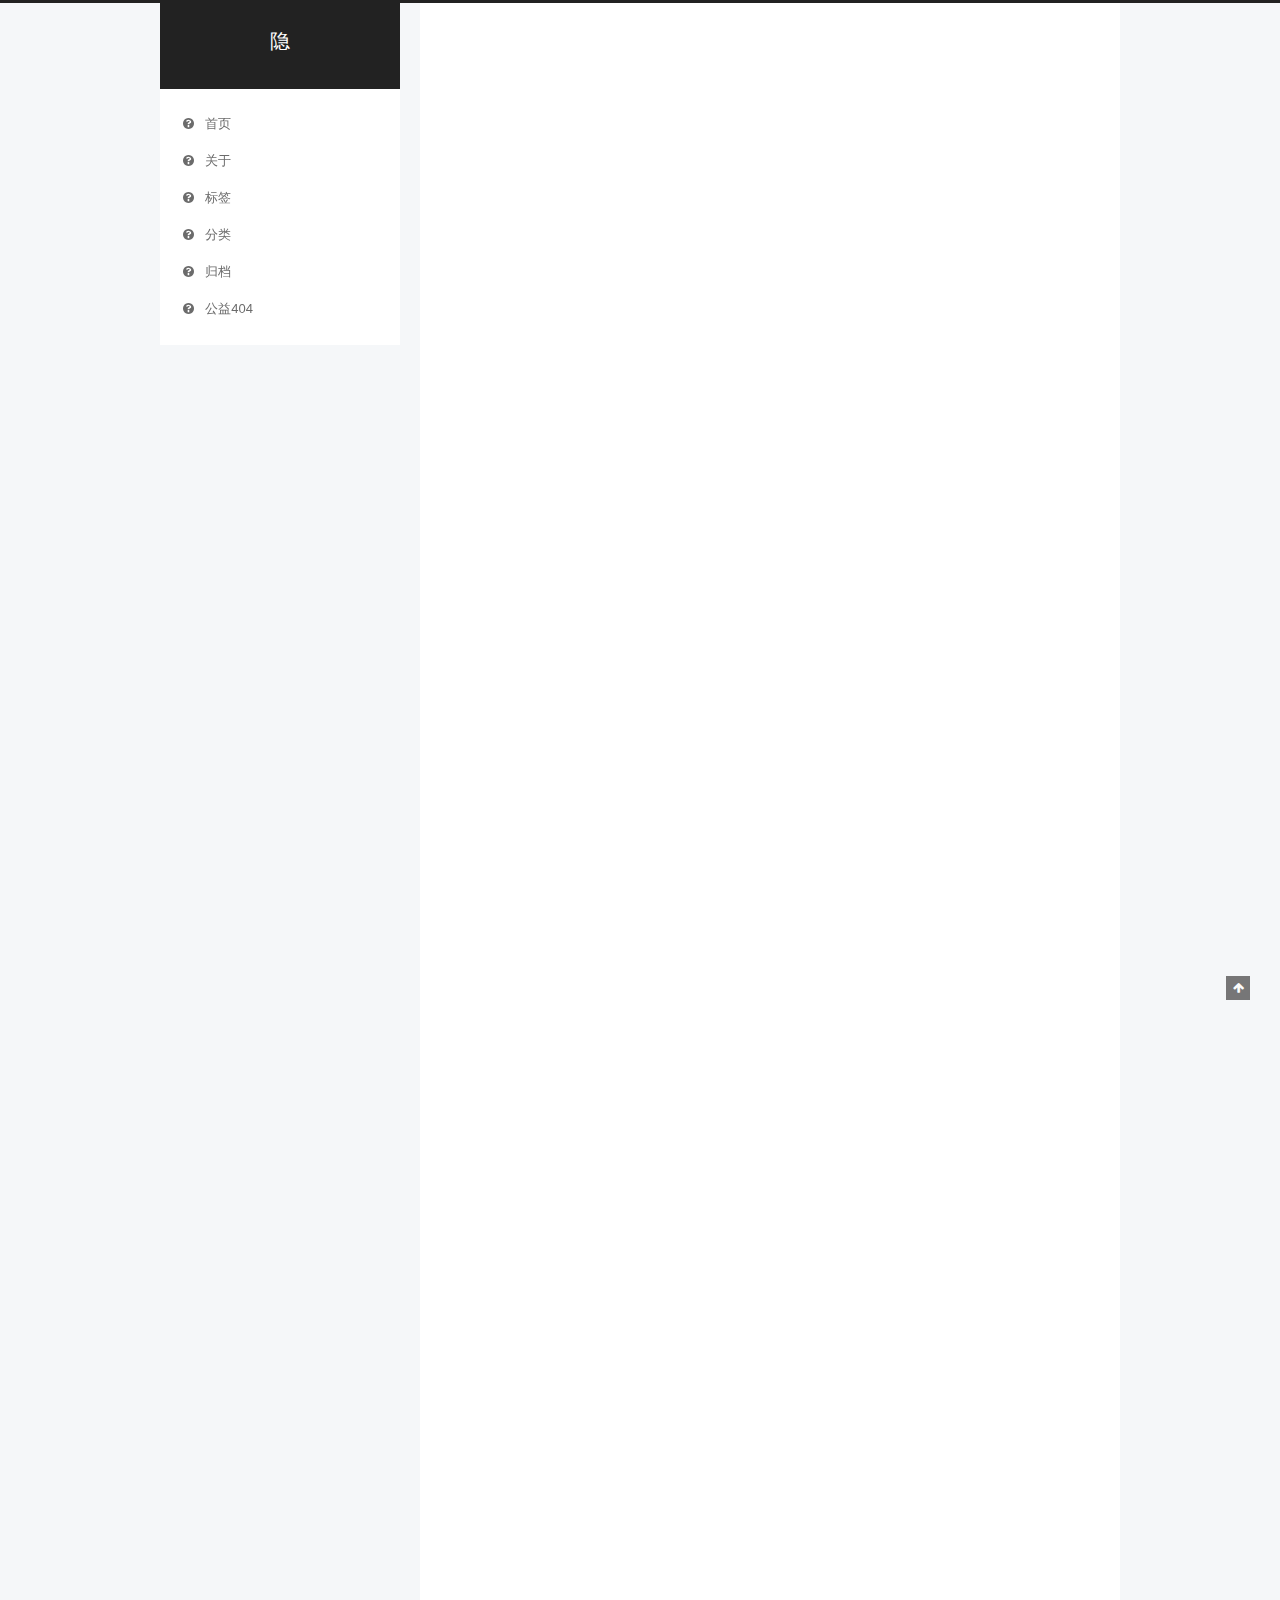
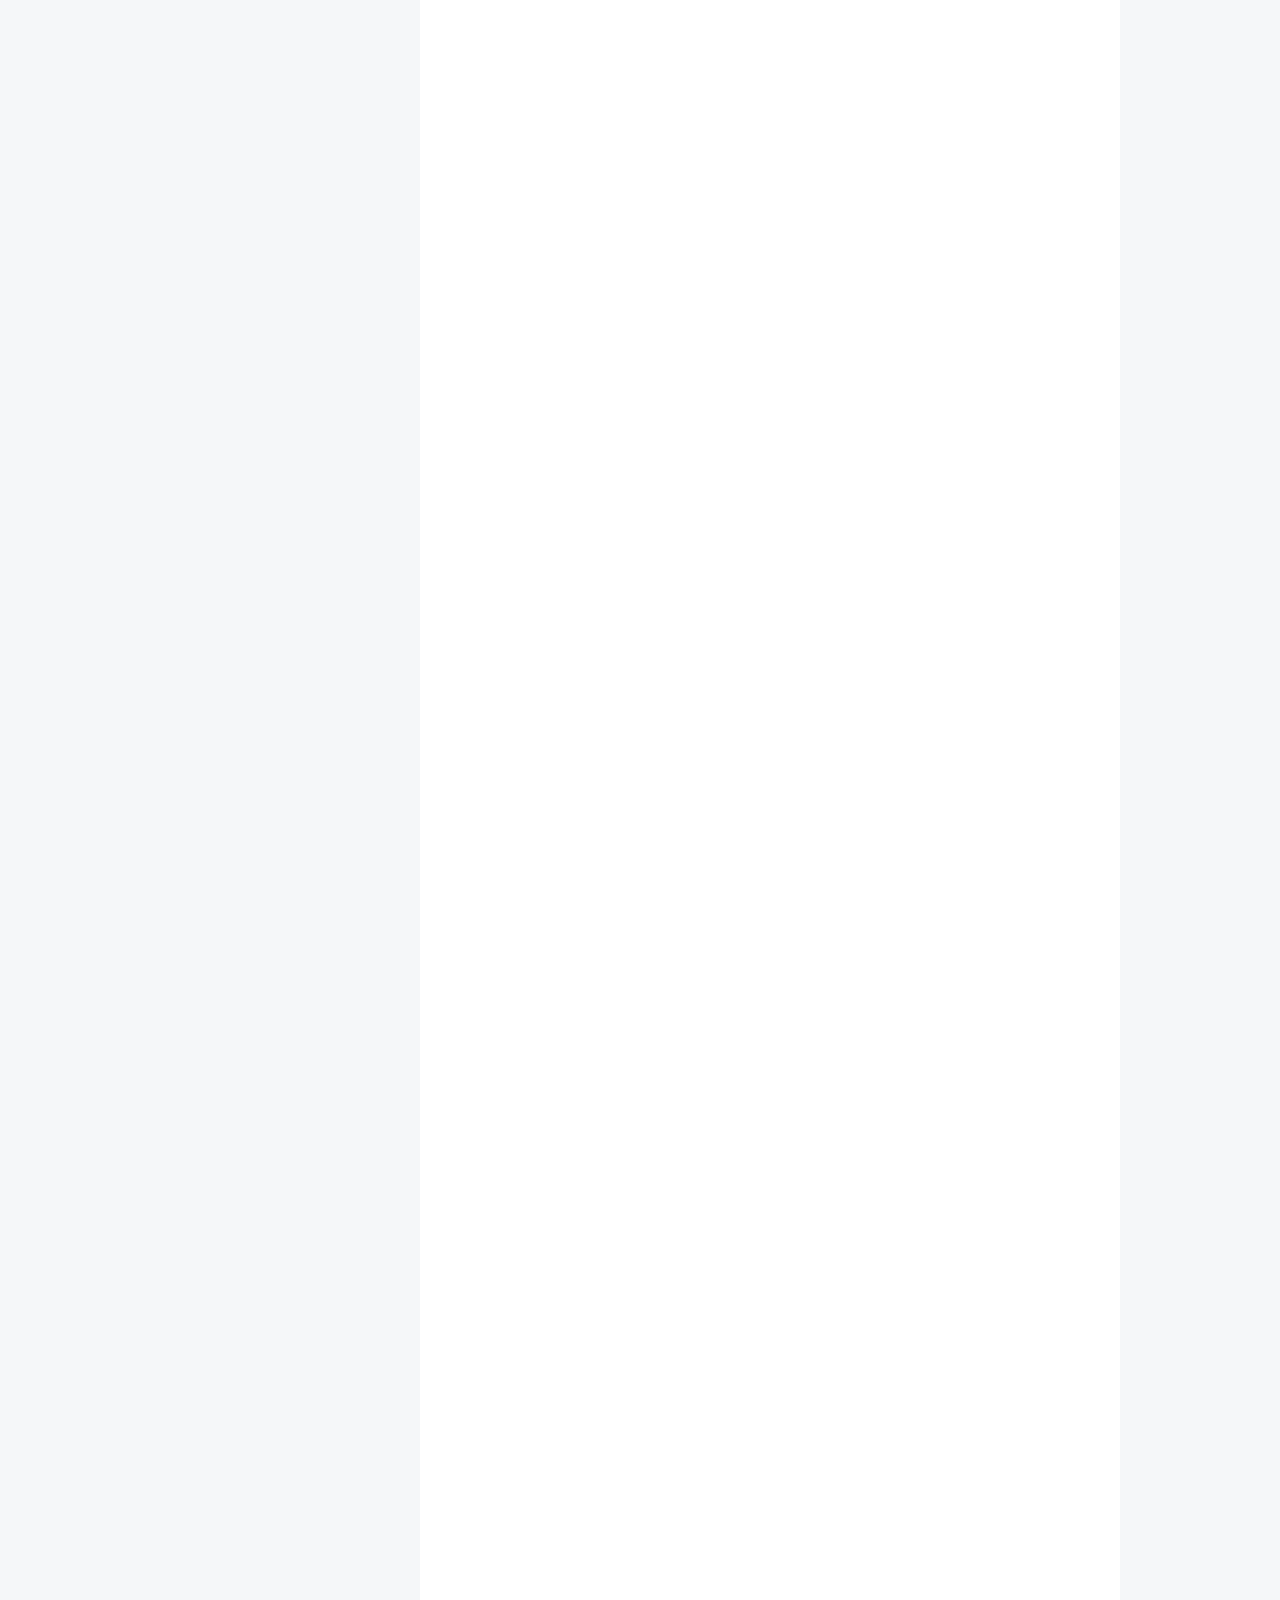
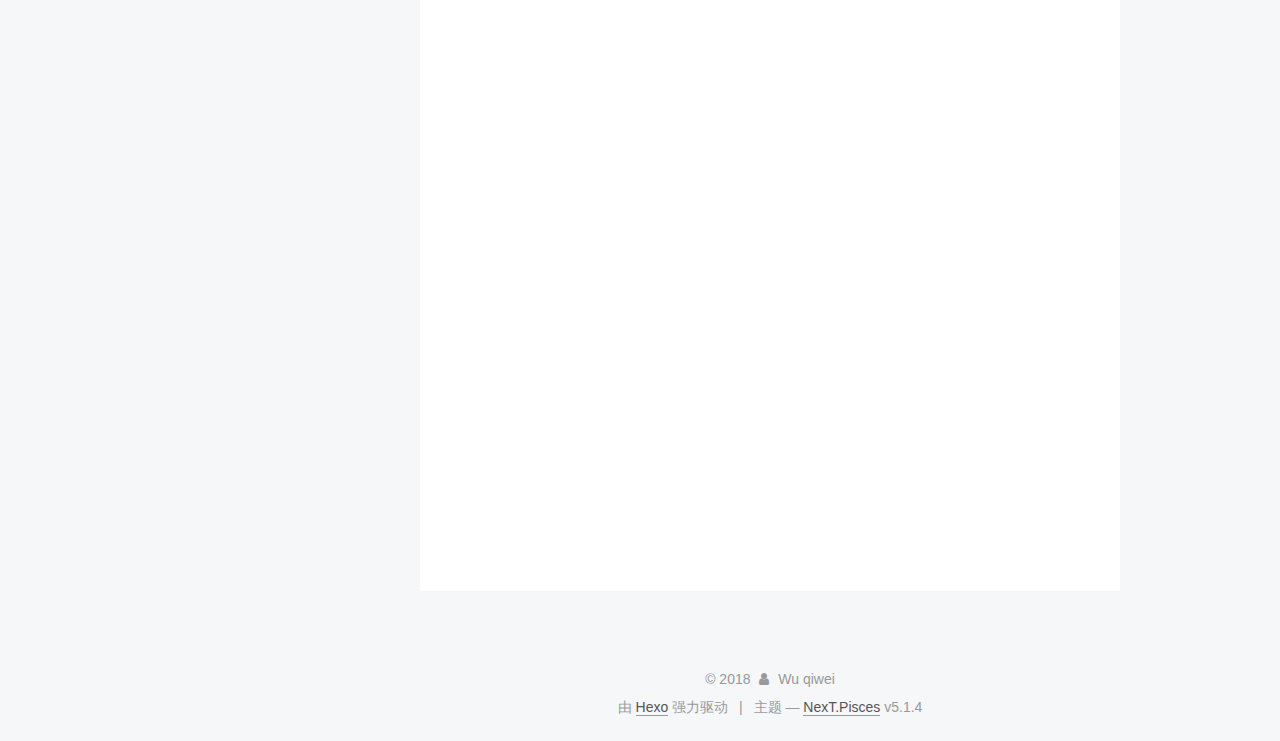
==== commit ffa433c5: "Site updated: 2018-06-09 19:30:47" ====
--- a/index.html
+++ b/index.html
@@ -1,236 +1,672 @@
 <!DOCTYPE html>
-<html>
+
+
+
+  
+
+
+<html class="theme-next pisces use-motion" lang="zh-Hans">
 <head>
-  <meta charset="utf-8">
-  
-
-  
-  <title>W</title>
-  <meta name="viewport" content="width=device-width, initial-scale=1, maximum-scale=1">
-  <meta name="description" content="如果人生没有目标,那跟咸鱼有什么区别。">
+  <meta charset="UTF-8"/>
+<meta http-equiv="X-UA-Compatible" content="IE=edge" />
+<meta name="viewport" content="width=device-width, initial-scale=1, maximum-scale=1"/>
+<meta name="theme-color" content="#222">
+
+
+
+
+
+
+
+
+
+<meta http-equiv="Cache-Control" content="no-transform" />
+<meta http-equiv="Cache-Control" content="no-siteapp" />
+
+
+
+
+
+
+
+
+
+
+
+
+
+
+
+
+  
+  
+  <link href="/lib/fancybox/source/jquery.fancybox.css?v=2.1.5" rel="stylesheet" type="text/css" />
+
+
+
+
+
+
+
+<link href="/lib/font-awesome/css/font-awesome.min.css?v=4.6.2" rel="stylesheet" type="text/css" />
+
+<link href="/css/main.css?v=5.1.4" rel="stylesheet" type="text/css" />
+
+
+  <link rel="apple-touch-icon" sizes="180x180" href="/images/apple-touch-icon-next.png?v=5.1.4">
+
+
+  <link rel="icon" type="image/png" sizes="32x32" href="/images/favicon-32x32-next.png?v=5.1.4">
+
+
+  <link rel="icon" type="image/png" sizes="16x16" href="/images/favicon-16x16-next.png?v=5.1.4">
+
+
+  <link rel="mask-icon" href="/images/logo.svg?v=5.1.4" color="#222">
+
+
+
+
+
+  <meta name="keywords" content="Hexo, NexT" />
+
+
+
+
+
+
+
+
+
+
+<meta name="description" content="如果人生没有目标,那跟咸鱼有什么区别。">
+<meta name="keywords" content="天下事有难易乎？为之，则难者亦易矣；不为，则易者亦难矣。">
 <meta property="og:type" content="website">
-<meta property="og:title" content="W">
+<meta property="og:title" content="隐">
 <meta property="og:url" content="http://yoursite.com/index.html">
-<meta property="og:site_name" content="W">
+<meta property="og:site_name" content="隐">
 <meta property="og:description" content="如果人生没有目标,那跟咸鱼有什么区别。">
-<meta property="og:locale" content="default">
+<meta property="og:locale" content="zh-Hans">
 <meta name="twitter:card" content="summary">
-<meta name="twitter:title" content="W">
+<meta name="twitter:title" content="隐">
 <meta name="twitter:description" content="如果人生没有目标,那跟咸鱼有什么区别。">
-  
-    <link rel="alternate" href="/atom.xml" title="W" type="application/atom+xml">
-  
-  
-    <link rel="icon" href="/favicon.png">
-  
-  
-    <link href="//fonts.googleapis.com/css?family=Source+Code+Pro" rel="stylesheet" type="text/css">
-  
-  <link rel="stylesheet" href="/css/style.css">
+
+
+
+<script type="text/javascript" id="hexo.configurations">
+  var NexT = window.NexT || {};
+  var CONFIG = {
+    root: '/',
+    scheme: 'Pisces',
+    version: '5.1.4',
+    sidebar: {"position":"left","display":"post","offset":12,"b2t":false,"scrollpercent":false,"onmobile":false},
+    fancybox: true,
+    tabs: true,
+    motion: {"enable":true,"async":false,"transition":{"post_block":"fadeIn","post_header":"slideDownIn","post_body":"slideDownIn","coll_header":"slideLeftIn","sidebar":"slideUpIn"}},
+    duoshuo: {
+      userId: '0',
+      author: '博主'
+    },
+    algolia: {
+      applicationID: '',
+      apiKey: '',
+      indexName: '',
+      hits: {"per_page":10},
+      labels: {"input_placeholder":"Search for Posts","hits_empty":"We didn't find any results for the search: ${query}","hits_stats":"${hits} results found in ${time} ms"}
+    }
+  };
+</script>
+
+
+
+  <link rel="canonical" href="http://yoursite.com/"/>
+
+
+
+
+
+  <title>隐</title>
+  
+
+
+
+
+
+
+
+
 </head>
 
-<body>
-  <div id="container">
-    <div id="wrap">
-      <header id="header">
-  <div id="banner"></div>
-  <div id="header-outer" class="outer">
-    <div id="header-title" class="inner">
-      <h1 id="logo-wrap">
-        <a href="/" id="logo">W</a>
-      </h1>
-      
+<body itemscope itemtype="http://schema.org/WebPage" lang="zh-Hans">
+
+  
+  
+    
+  
+
+  <div class="container sidebar-position-left 
+  page-home">
+    <div class="headband"></div>
+
+    <header id="header" class="header" itemscope itemtype="http://schema.org/WPHeader">
+      <div class="header-inner"><div class="site-brand-wrapper">
+  <div class="site-meta ">
+    
+
+    <div class="custom-logo-site-title">
+      <a href="/"  class="brand" rel="start">
+        <span class="logo-line-before"><i></i></span>
+        <span class="site-title">隐</span>
+        <span class="logo-line-after"><i></i></span>
+      </a>
     </div>
-    <div id="header-inner" class="inner">
-      <nav id="main-nav">
-        <a id="main-nav-toggle" class="nav-icon"></a>
-        
-          <a class="main-nav-link" href="/">Home</a>
-        
-          <a class="main-nav-link" href="/archives">Archives</a>
-        
-      </nav>
-      <nav id="sub-nav">
-        
-          <a id="nav-rss-link" class="nav-icon" href="/atom.xml" title="RSS Feed"></a>
-        
-        <a id="nav-search-btn" class="nav-icon" title="Search"></a>
-      </nav>
-      <div id="search-form-wrap">
-        <form action="//google.com/search" method="get" accept-charset="UTF-8" class="search-form"><input type="search" name="q" class="search-form-input" placeholder="Search"><button type="submit" class="search-form-submit">&#xF002;</button><input type="hidden" name="sitesearch" value="http://yoursite.com"></form>
-      </div>
+      
+        <p class="site-subtitle"></p>
+      
+  </div>
+
+  <div class="site-nav-toggle">
+    <button>
+      <span class="btn-bar"></span>
+      <span class="btn-bar"></span>
+      <span class="btn-bar"></span>
+    </button>
+  </div>
+</div>
+
+<nav class="site-nav">
+  
+
+  
+    <ul id="menu" class="menu">
+      
+        
+        <li class="menu-item menu-item-home">
+          <a href="/" rel="section">
+            
+              <i class="menu-item-icon fa fa-fw fa-question-circle"></i> <br />
+            
+            首页
+          </a>
+        </li>
+      
+        
+        <li class="menu-item menu-item-about">
+          <a href="/about" rel="section">
+            
+              <i class="menu-item-icon fa fa-fw fa-question-circle"></i> <br />
+            
+            关于
+          </a>
+        </li>
+      
+        
+        <li class="menu-item menu-item-tags">
+          <a href="/tags" rel="section">
+            
+              <i class="menu-item-icon fa fa-fw fa-question-circle"></i> <br />
+            
+            标签
+          </a>
+        </li>
+      
+        
+        <li class="menu-item menu-item-categories">
+          <a href="/categories" rel="section">
+            
+              <i class="menu-item-icon fa fa-fw fa-question-circle"></i> <br />
+            
+            分类
+          </a>
+        </li>
+      
+        
+        <li class="menu-item menu-item-archives">
+          <a href="/archives" rel="section">
+            
+              <i class="menu-item-icon fa fa-fw fa-question-circle"></i> <br />
+            
+            归档
+          </a>
+        </li>
+      
+        
+        <li class="menu-item menu-item-commonweal">
+          <a href="/404.html" rel="section">
+            
+              <i class="menu-item-icon fa fa-fw fa-question-circle"></i> <br />
+            
+            公益404
+          </a>
+        </li>
+      
+
+      
+    </ul>
+  
+
+  
+</nav>
+
+
+
+ </div>
+    </header>
+
+    <main id="main" class="main">
+      <div class="main-inner">
+        <div class="content-wrap">
+          <div id="content" class="content">
+            
+  <section id="posts" class="posts-expand">
+    
+      
+
+  
+
+  
+  
+  
+
+  <article class="post post-type-normal" itemscope itemtype="http://schema.org/Article">
+  
+  
+  
+  <div class="post-block">
+    <link itemprop="mainEntityOfPage" href="http://yoursite.com/2018/06/09/Java微信公众号网页授权/">
+
+    <span hidden itemprop="author" itemscope itemtype="http://schema.org/Person">
+      <meta itemprop="name" content="Wu qiwei">
+      <meta itemprop="description" content="">
+      <meta itemprop="image" content="/uploads/avatar.png">
+    </span>
+
+    <span hidden itemprop="publisher" itemscope itemtype="http://schema.org/Organization">
+      <meta itemprop="name" content="隐">
+    </span>
+
+    
+      <header class="post-header">
+
+        
+        
+          <h1 class="post-title" itemprop="name headline">
+                
+                <a class="post-title-link" href="/2018/06/09/Java微信公众号网页授权/" itemprop="url">微信公众号网页授权</a></h1>
+        
+
+        <div class="post-meta">
+          <span class="post-time">
+            
+              <span class="post-meta-item-icon">
+                <i class="fa fa-calendar-o"></i>
+              </span>
+              
+                <span class="post-meta-item-text">发表于</span>
+              
+              <time title="创建于" itemprop="dateCreated datePublished" datetime="2018-06-09T19:09:21+08:00">
+                2018-06-09
+              </time>
+            
+
+            
+
+            
+          </span>
+
+          
+
+          
+            
+          
+
+          
+          
+
+          
+
+          
+
+          
+
+        </div>
+      </header>
+    
+
+    
+    
+    
+    <div class="post-body" itemprop="articleBody">
+
+      
+      
+
+      
+        
+          
+            <h1 id="Java-微信公众号网页授权"><a href="#Java-微信公众号网页授权" class="headerlink" title="Java 微信公众号网页授权"></a>Java 微信公众号网页授权</h1><p>写这篇文章之前简单说下，本人之前也没做过微信这方面的开发，也是属于第一次接触微信公众号开发，写下这篇博客也是为了记录自己的开发内容，也算是给微信公共号开发小白一些借鉴，不喜勿喷。好了 废话不多说 </p>
+<p>首先登录微信公众号—-点击左侧列表接口权限—-网页服务—-网页授权（网页授权获取用户基本信息）—–网页授权域名（这个域名一定是备案过的）</p>
+<p>上面的操作完成之后</p>
+<p>看一下微信网页授权的API 地址为<a href="https://mp.weixin.qq.com/wiki?t=resource/res_main&amp;id=mp1421140842&amp;token=&amp;lang=zh_CN" target="_blank" rel="noopener">https://mp.weixin.qq.com/wiki?t=resource/res_main&amp;id=mp1421140842&amp;token=&amp;lang=zh_CN</a><br> <img src="/uploads/3333.jpeg" alt="image"><br> 仔细看下上面图片中的参数说明</p>
+<pre><code>https://open.weixin.qq.com/connect/oauth2/authorize?appid=appid&amp;redirect_uri=回调地址&amp;response_type=code&amp;scope=snsapi_userinfo&amp;state=STATE#wechat_redirect
+</code></pre><p>这个回调的地址就是你的域名/项目名称/你的服务/方法</p>
+<p>例如楼主的redirect_uri为http://域名/MountainTourism/wechat/getOpenid （切记这个上面一定要加http://  不能单独写域名 楼主在这吃亏了）</p>
+<p>好了以上就是需要设置的地方，因为楼主的业务是需要网页授权之后返回openid,接下来直接上代码</p>
+<figure class="highlight plain"><table><tr><td class="gutter"><pre><span class="line">1</span><br><span class="line">2</span><br><span class="line">3</span><br><span class="line">4</span><br><span class="line">5</span><br><span class="line">6</span><br><span class="line">7</span><br><span class="line">8</span><br><span class="line">9</span><br><span class="line">10</span><br><span class="line">11</span><br><span class="line">12</span><br><span class="line">13</span><br><span class="line">14</span><br><span class="line">15</span><br><span class="line">16</span><br><span class="line">17</span><br><span class="line">18</span><br><span class="line">19</span><br><span class="line">20</span><br><span class="line">21</span><br><span class="line">22</span><br><span class="line">23</span><br><span class="line">24</span><br><span class="line">25</span><br><span class="line">26</span><br><span class="line">27</span><br><span class="line">28</span><br><span class="line">29</span><br><span class="line">30</span><br><span class="line">31</span><br><span class="line">32</span><br><span class="line">33</span><br><span class="line">34</span><br><span class="line">35</span><br><span class="line">36</span><br><span class="line">37</span><br><span class="line">38</span><br><span class="line">39</span><br><span class="line">40</span><br><span class="line">41</span><br><span class="line">42</span><br><span class="line">43</span><br><span class="line">44</span><br><span class="line">45</span><br><span class="line">46</span><br><span class="line">47</span><br><span class="line">48</span><br><span class="line">49</span><br><span class="line">50</span><br><span class="line">51</span><br><span class="line">52</span><br><span class="line">53</span><br><span class="line">54</span><br><span class="line">55</span><br><span class="line">56</span><br><span class="line">57</span><br><span class="line">58</span><br><span class="line">59</span><br><span class="line">60</span><br><span class="line">61</span><br><span class="line">62</span><br><span class="line">63</span><br><span class="line">64</span><br><span class="line">65</span><br><span class="line">66</span><br><span class="line">67</span><br><span class="line">68</span><br><span class="line">69</span><br><span class="line">70</span><br><span class="line">71</span><br><span class="line">72</span><br><span class="line">73</span><br><span class="line">74</span><br><span class="line">75</span><br><span class="line">76</span><br><span class="line">77</span><br><span class="line">78</span><br><span class="line">79</span><br><span class="line">80</span><br><span class="line">81</span><br><span class="line">82</span><br><span class="line">83</span><br><span class="line">84</span><br><span class="line">85</span><br><span class="line">86</span><br><span class="line">87</span><br><span class="line">88</span><br><span class="line">89</span><br><span class="line">90</span><br><span class="line">91</span><br><span class="line">92</span><br><span class="line">93</span><br><span class="line">94</span><br><span class="line">95</span><br><span class="line">96</span><br><span class="line">97</span><br><span class="line">98</span><br><span class="line">99</span><br><span class="line">100</span><br><span class="line">101</span><br><span class="line">102</span><br><span class="line">103</span><br><span class="line">104</span><br><span class="line">105</span><br><span class="line">106</span><br><span class="line">107</span><br><span class="line">108</span><br><span class="line">109</span><br><span class="line">110</span><br><span class="line">111</span><br><span class="line">112</span><br><span class="line">113</span><br><span class="line">114</span><br><span class="line">115</span><br><span class="line">116</span><br><span class="line">117</span><br><span class="line">118</span><br><span class="line">119</span><br><span class="line">120</span><br><span class="line">121</span><br><span class="line">122</span><br><span class="line">123</span><br><span class="line">124</span><br><span class="line">125</span><br><span class="line">126</span><br><span class="line">127</span><br><span class="line">128</span><br><span class="line">129</span><br><span class="line">130</span><br><span class="line">131</span><br><span class="line">132</span><br></pre></td><td class="code"><pre><span class="line">* @author wuqiwei </span><br><span class="line"> * </span><br><span class="line"> */  </span><br><span class="line">@Controller  </span><br><span class="line">@ResponseBody  </span><br><span class="line">@RequestMapping(&quot;/wechat&quot;)  </span><br><span class="line">public class WeChatController &#123;  </span><br><span class="line">    @Resource  </span><br><span class="line">    private TUserService tUserService;  </span><br><span class="line">    /** </span><br><span class="line">     * 获取openid </span><br><span class="line">     * @author:wuqiwei </span><br><span class="line">     * @param @param param </span><br><span class="line">     * @param @param result </span><br><span class="line">     * @param @return </span><br><span class="line">     * @throws IOException  </span><br><span class="line">     * @throws ServletException  </span><br><span class="line">     * @date:2017年3月27日下午2:35:13 </span><br><span class="line">     */  </span><br><span class="line">    @RequestMapping(value = &quot;/getOpenid&quot;, method = RequestMethod.GET)  </span><br><span class="line">    public ModelAndView add(ModelAndView model,final HttpServletRequest request,final HttpServletResponse response) throws ServletException, IOException &#123;  </span><br><span class="line">        WxMpUser wxMpUser =  null;  </span><br><span class="line">        try &#123;  </span><br><span class="line">            System.out.println(request.getParameter(&quot;code&quot;));  </span><br><span class="line">            WxMpOAuth2AccessToken wxMpOAuth2AccessToken = WeixinHelper.getWxMpService().oauth2getAccessToken(request.getParameter(&quot;code&quot;));  </span><br><span class="line">            wxMpUser =  WeixinHelper.getWxMpService().oauth2getUserInfo(wxMpOAuth2AccessToken, null);  </span><br><span class="line">        &#125; catch (Exception e) &#123;  </span><br><span class="line">            e.printStackTrace();  </span><br><span class="line">        &#125;  </span><br><span class="line">        //先判断wxMpUser是否为null  </span><br><span class="line">//      if (wxMpUser != null) &#123;  </span><br><span class="line">////            request.getRequestDispatcher(&quot;index.jsp&quot;).forward(request,response); //请求转发  </span><br><span class="line">////            return Response.getInstance().success(&quot;1&quot;);  </span><br><span class="line">//      &#125;  </span><br><span class="line">        ModelAndView mav = new ModelAndView(&quot;index&quot;);  </span><br><span class="line">        mav.addObject(&quot;openid&quot;, wxMpUser.getOpenId());  </span><br><span class="line">        return mav;  </span><br><span class="line">    &#125;  </span><br><span class="line">&#125;  </span><br><span class="line">WeixinHelper.java</span><br><span class="line"></span><br><span class="line">package com.htht.tourism.utils;  </span><br><span class="line">  </span><br><span class="line">import java.util.HashMap;  </span><br><span class="line">import java.util.Map;  </span><br><span class="line">  </span><br><span class="line">import me.chanjar.weixin.common.bean.WxJsapiSignature;  </span><br><span class="line">import me.chanjar.weixin.common.exception.WxErrorException;  </span><br><span class="line">import me.chanjar.weixin.mp.api.WxMpInMemoryConfigStorage;  </span><br><span class="line">import me.chanjar.weixin.mp.api.WxMpService;  </span><br><span class="line">import me.chanjar.weixin.mp.api.impl.WxMpServiceImpl;  </span><br><span class="line">  </span><br><span class="line">/** </span><br><span class="line"> * WeixinHelper </span><br><span class="line"> */  </span><br><span class="line">public final class WeixinHelper &#123;  </span><br><span class="line">    private WeixinHelper() &#123;  </span><br><span class="line">        throw new Error(&quot;工具类不能实例化！&quot;);  </span><br><span class="line">    &#125;  </span><br><span class="line">  </span><br><span class="line">//    private static final String CONFIG_URL = &quot;application.properties&quot;;  </span><br><span class="line">    public static final String APPID = ConfigUtil.getProperty(&quot;WeChat&quot;,&quot;appid&quot;); // appid  </span><br><span class="line">    public static final String APPSECRET =  ConfigUtil.getProperty(&quot;WeChat&quot;,&quot;appsecret&quot;); // appsecret  </span><br><span class="line">    public static final String PATERNER_KEY =ConfigUtil.getProperty(&quot;WeChat&quot;,&quot;paternerKey&quot;); // 商户支付密钥  </span><br><span class="line">    public static final String MCHI_ID = ConfigUtil.getProperty(&quot;WeChat&quot;,&quot;mch_id&quot;); // 商户号  </span><br><span class="line">    public static final String NOTIFY_URL = ConfigUtil.getProperty(&quot;WeChat&quot;,&quot;notify_url&quot;);; // 回调地址  </span><br><span class="line">    public static final String TRADE_TYPE_JS = ConfigUtil.getProperty(&quot;WeChat&quot;,&quot;trade_type_js&quot;); // 交易类型  </span><br><span class="line">    public static final String WEIXIN_OAUTH2 = ConfigUtil.getProperty(&quot;WeChat&quot;,&quot;WEIXIN_OAUTH2&quot;); // 回调地址  </span><br><span class="line">    private static WxMpService wxMpService = null;  </span><br><span class="line">  </span><br><span class="line">    /** </span><br><span class="line">     * 获取WxMpService </span><br><span class="line">     */  </span><br><span class="line">    public static WxMpService getWxMpService() &#123;  </span><br><span class="line">        if (wxMpService == null) &#123;  </span><br><span class="line">            WxMpInMemoryConfigStorage config = new WxMpInMemoryConfigStorage();  </span><br><span class="line">            config.setAppId(APPID); // 设置微信公众号的appid  </span><br><span class="line">            config.setSecret(APPSECRET); // 设置微信公众号的app corpSecret  </span><br><span class="line">            // config.setToken(&quot;...&quot;); // 设置微信公众号的token  </span><br><span class="line">            // config.setAesKey(&quot;...&quot;); // 设置微信公众号的EncodingAESKey  </span><br><span class="line">            config.setOauth2redirectUri(WEIXIN_OAUTH2);  </span><br><span class="line">            wxMpService = new WxMpServiceImpl();  </span><br><span class="line">            wxMpService.setWxMpConfigStorage(config);  </span><br><span class="line">        &#125;  </span><br><span class="line">        return wxMpService;  </span><br><span class="line">    &#125;  </span><br><span class="line">  </span><br><span class="line">    /** </span><br><span class="line">     * getShortUrl </span><br><span class="line">     */  </span><br><span class="line">    public static String getShortUrl(final String url) &#123;  </span><br><span class="line">        String shortUrl = url;  </span><br><span class="line">        try &#123;  </span><br><span class="line">            shortUrl = getWxMpService().shortUrl(url);  </span><br><span class="line">        &#125; catch (WxErrorException e) &#123;  </span><br><span class="line">            e.printStackTrace();  </span><br><span class="line">        &#125;  </span><br><span class="line">        return shortUrl;  </span><br><span class="line">    &#125;  </span><br><span class="line">  </span><br><span class="line">    /** </span><br><span class="line">     * getJsapiTicket </span><br><span class="line">     */  </span><br><span class="line">    public static String getJsapiTicket() throws WxErrorException &#123;  </span><br><span class="line">        return getWxMpService().getJsapiTicket();  </span><br><span class="line">    &#125;  </span><br><span class="line">  </span><br><span class="line">    /** </span><br><span class="line">     * createJsapiSignature </span><br><span class="line">     */  </span><br><span class="line">    public static WxJsapiSignature createJsapiSignature(final String url) throws WxErrorException &#123;  </span><br><span class="line">        return getWxMpService().createJsapiSignature(url);  </span><br><span class="line">    &#125;  </span><br><span class="line">  </span><br><span class="line">    /** </span><br><span class="line">     * getJSSDKPayInfo </span><br><span class="line">     */  </span><br><span class="line">//    public Map&lt;String, String&gt; getJSSDKPayInfo(final String body, final String totalFee) throws Exception &#123;  </span><br><span class="line">//        String outTradeNum = System.currentTimeMillis() + &quot;&quot;; // 商户订单号  </span><br><span class="line">//        Map&lt;String, String&gt; paramMap = new HashMap&lt;String, String&gt;();  </span><br><span class="line">//        paramMap.put(&quot;paternerKey&quot;, PATERNER_KEY); //  </span><br><span class="line">//        paramMap.put(&quot;mch_id&quot;, MCHI_ID); //  </span><br><span class="line">//        paramMap.put(&quot;body&quot;, body); // 商品描述  </span><br><span class="line">//        paramMap.put(&quot;out_trade_no&quot;, outTradeNum); // 商户端对应订单号  </span><br><span class="line">//        paramMap.put(&quot;total_fee&quot;, totalFee + &quot;&quot;);  </span><br><span class="line">//        paramMap.put(&quot;spbill_create_ip&quot;, SystemHelper.getCurrentUserIp());  </span><br><span class="line">//        paramMap.put(&quot;notify_url&quot;, NOTIFY_URL);  </span><br><span class="line">//        paramMap.put(&quot;trade_type&quot;, TRADE_TYPE_JS);  </span><br><span class="line">//        Map&lt;String, String&gt; payInfo = WeixinHelper.getWxMpService().getJSSDKPayInfo(paramMap);  </span><br><span class="line">//        return payInfo;  </span><br><span class="line">//    &#125;  </span><br><span class="line">&#125;</span><br></pre></td></tr></table></figure>
+<p>这样就可以获取到openid了 返回到前台<br>以上就是网页授权获取openid的方法 由于是第一次写这种博客 写的不是很好 请见谅</p>
+
+          
+        
+      
+    </div>
+    
+    
+    
+
+    
+
+    
+
+    
+
+    <footer class="post-footer">
+      
+
+      
+
+      
+
+      
+      
+        <div class="post-eof"></div>
+      
+    </footer>
+  </div>
+  
+  
+  
+  </article>
+
+
+    
+  </section>
+
+  
+
+
+          </div>
+          
+
+
+          
+
+        </div>
+        
+          
+  
+  <div class="sidebar-toggle">
+    <div class="sidebar-toggle-line-wrap">
+      <span class="sidebar-toggle-line sidebar-toggle-line-first"></span>
+      <span class="sidebar-toggle-line sidebar-toggle-line-middle"></span>
+      <span class="sidebar-toggle-line sidebar-toggle-line-last"></span>
     </div>
   </div>
-</header>
-      <div class="outer">
-        <section id="main">
-  
-    <article id="post-hello-Wuqiwei" class="article article-type-post" itemscope itemprop="blogPost">
-  <div class="article-meta">
-    <a href="/2018/06/09/hello-Wuqiwei/" class="article-date">
-  <time datetime="2018-06-09T09:36:42.094Z" itemprop="datePublished">2018-06-09</time>
-</a>
-    
+
+  <aside id="sidebar" class="sidebar">
+    
+    <div class="sidebar-inner">
+
+      
+
+      
+
+      <section class="site-overview-wrap sidebar-panel sidebar-panel-active">
+        <div class="site-overview">
+          <div class="site-author motion-element" itemprop="author" itemscope itemtype="http://schema.org/Person">
+            
+              <img class="site-author-image" itemprop="image"
+                src="/uploads/avatar.png"
+                alt="Wu qiwei" />
+            
+              <p class="site-author-name" itemprop="name">Wu qiwei</p>
+              <p class="site-description motion-element" itemprop="description">如果人生没有目标,那跟咸鱼有什么区别。</p>
+          </div>
+
+          <nav class="site-state motion-element">
+
+            
+              <div class="site-state-item site-state-posts">
+              
+                <a href="/archives">
+              
+                  <span class="site-state-item-count">1</span>
+                  <span class="site-state-item-name">日志</span>
+                </a>
+              </div>
+            
+
+            
+
+            
+
+          </nav>
+
+          
+
+          
+
+          
+          
+
+          
+          
+
+          
+
+        </div>
+      </section>
+
+      
+
+      
+
+    </div>
+  </aside>
+
+
+        
+      </div>
+    </main>
+
+    <footer id="footer" class="footer">
+      <div class="footer-inner">
+        <div class="copyright">&copy; <span itemprop="copyrightYear">2018</span>
+  <span class="with-love">
+    <i class="fa fa-user"></i>
+  </span>
+  <span class="author" itemprop="copyrightHolder">Wu qiwei</span>
+
+  
+</div>
+
+
+  <div class="powered-by">由 <a class="theme-link" target="_blank" href="https://hexo.io">Hexo</a> 强力驱动</div>
+
+
+
+  <span class="post-meta-divider">|</span>
+
+
+
+  <div class="theme-info">主题 &mdash; <a class="theme-link" target="_blank" href="https://github.com/iissnan/hexo-theme-next">NexT.Pisces</a> v5.1.4</div>
+
+
+
+
+        
+
+
+
+
+
+
+
+        
+      </div>
+    </footer>
+
+    
+      <div class="back-to-top">
+        <i class="fa fa-arrow-up"></i>
+        
+      </div>
+    
+
+    
+
   </div>
-  <div class="article-inner">
-    
-    
-      <header class="article-header">
-        
-  
-    <h1 itemprop="name">
-      <a class="article-title" href="/2018/06/09/hello-Wuqiwei/">Hello wuqiwei</a>
-    </h1>
-  
-
-      </header>
-    
-    <div class="article-entry" itemprop="articleBody">
-      
-        <p>Welcome to <a href="https://hexo.io/" target="_blank" rel="noopener">Hexo</a>! This is your very first post. Check <a href="https://hexo.io/docs/" target="_blank" rel="noopener">documentation</a> for more info. If you get any problems when using Hexo, you can find the answer in <a href="https://hexo.io/docs/troubleshooting.html" target="_blank" rel="noopener">troubleshooting</a> or you can ask me on <a href="https://github.com/hexojs/hexo/issues" target="_blank" rel="noopener">GitHub</a>.</p>
-<h2 id="Quick-Start"><a href="#Quick-Start" class="headerlink" title="Quick Start"></a>Quick Start</h2><h3 id="Create-a-new-post"><a href="#Create-a-new-post" class="headerlink" title="Create a new post"></a>Create a new post</h3><figure class="highlight bash"><table><tr><td class="gutter"><pre><span class="line">1</span><br></pre></td><td class="code"><pre><span class="line">$ hexo new <span class="string">"My New Post"</span></span><br></pre></td></tr></table></figure>
-<p>More info: <a href="https://hexo.io/docs/writing.html" target="_blank" rel="noopener">Writing</a></p>
-<h3 id="Run-server"><a href="#Run-server" class="headerlink" title="Run server"></a>Run server</h3><figure class="highlight bash"><table><tr><td class="gutter"><pre><span class="line">1</span><br></pre></td><td class="code"><pre><span class="line">$ hexo server</span><br></pre></td></tr></table></figure>
-<p>More info: <a href="https://hexo.io/docs/server.html" target="_blank" rel="noopener">Server</a></p>
-<h3 id="Generate-static-files"><a href="#Generate-static-files" class="headerlink" title="Generate static files"></a>Generate static files</h3><figure class="highlight bash"><table><tr><td class="gutter"><pre><span class="line">1</span><br></pre></td><td class="code"><pre><span class="line">$ hexo generate</span><br></pre></td></tr></table></figure>
-<p>More info: <a href="https://hexo.io/docs/generating.html" target="_blank" rel="noopener">Generating</a></p>
-<h3 id="Deploy-to-remote-sites"><a href="#Deploy-to-remote-sites" class="headerlink" title="Deploy to remote sites"></a>Deploy to remote sites</h3><figure class="highlight bash"><table><tr><td class="gutter"><pre><span class="line">1</span><br></pre></td><td class="code"><pre><span class="line">$ hexo deploy</span><br></pre></td></tr></table></figure>
-<p>More info: <a href="https://hexo.io/docs/deployment.html" target="_blank" rel="noopener">Deployment</a></p>
-
-      
-    </div>
-    <footer class="article-footer">
-      <a data-url="http://yoursite.com/2018/06/09/hello-Wuqiwei/" data-id="cji77mfx20000m4rapdpie8px" class="article-share-link">Share</a>
-      
-      
-    </footer>
-  </div>
-  
-</article>
-
-
-  
-    <article id="post-hello-world" class="article article-type-post" itemscope itemprop="blogPost">
-  <div class="article-meta">
-    <a href="/2018/06/09/hello-world/" class="article-date">
-  <time datetime="2018-06-09T08:49:23.801Z" itemprop="datePublished">2018-06-09</time>
-</a>
-    
-  </div>
-  <div class="article-inner">
-    
-    
-      <header class="article-header">
-        
-  
-    <h1 itemprop="name">
-      <a class="article-title" href="/2018/06/09/hello-world/">Hello wuqiwei</a>
-    </h1>
-  
-
-      </header>
-    
-    <div class="article-entry" itemprop="articleBody">
-      
-        <p>Welcome to <a href="https://hexo.io/" target="_blank" rel="noopener">Hexo</a>! This is your very first post. Check <a href="https://hexo.io/docs/" target="_blank" rel="noopener">documentation</a> for more info. If you get any problems when using Hexo, you can find the answer in <a href="https://hexo.io/docs/troubleshooting.html" target="_blank" rel="noopener">troubleshooting</a> or you can ask me on <a href="https://github.com/hexojs/hexo/issues" target="_blank" rel="noopener">GitHub</a>.</p>
-<h2 id="Quick-Start"><a href="#Quick-Start" class="headerlink" title="Quick Start"></a>Quick Start</h2><h3 id="Create-a-new-post"><a href="#Create-a-new-post" class="headerlink" title="Create a new post"></a>Create a new post</h3><figure class="highlight bash"><table><tr><td class="gutter"><pre><span class="line">1</span><br></pre></td><td class="code"><pre><span class="line">$ hexo new <span class="string">"My New Post"</span></span><br></pre></td></tr></table></figure>
-<p>More info: <a href="https://hexo.io/docs/writing.html" target="_blank" rel="noopener">Writing</a></p>
-<h3 id="Run-server"><a href="#Run-server" class="headerlink" title="Run server"></a>Run server</h3><figure class="highlight bash"><table><tr><td class="gutter"><pre><span class="line">1</span><br></pre></td><td class="code"><pre><span class="line">$ hexo server</span><br></pre></td></tr></table></figure>
-<p>More info: <a href="https://hexo.io/docs/server.html" target="_blank" rel="noopener">Server</a></p>
-<h3 id="Generate-static-files"><a href="#Generate-static-files" class="headerlink" title="Generate static files"></a>Generate static files</h3><figure class="highlight bash"><table><tr><td class="gutter"><pre><span class="line">1</span><br></pre></td><td class="code"><pre><span class="line">$ hexo generate</span><br></pre></td></tr></table></figure>
-<p>More info: <a href="https://hexo.io/docs/generating.html" target="_blank" rel="noopener">Generating</a></p>
-<h3 id="Deploy-to-remote-sites"><a href="#Deploy-to-remote-sites" class="headerlink" title="Deploy to remote sites"></a>Deploy to remote sites</h3><figure class="highlight bash"><table><tr><td class="gutter"><pre><span class="line">1</span><br></pre></td><td class="code"><pre><span class="line">$ hexo deploy</span><br></pre></td></tr></table></figure>
-<p>More info: <a href="https://hexo.io/docs/deployment.html" target="_blank" rel="noopener">Deployment</a></p>
-
-      
-    </div>
-    <footer class="article-footer">
-      <a data-url="http://yoursite.com/2018/06/09/hello-world/" data-id="cji77mfx90001m4raiajwwjqc" class="article-share-link">Share</a>
-      
-      
-    </footer>
-  </div>
-  
-</article>
-
-
-  
-
-
-</section>
-        
-          <aside id="sidebar">
-  
-    
-
-  
-    
-
-  
-    
-  
-    
-  <div class="widget-wrap">
-    <h3 class="widget-title">Archives</h3>
-    <div class="widget">
-      <ul class="archive-list"><li class="archive-list-item"><a class="archive-list-link" href="/archives/2018/06/">June 2018</a></li></ul>
-    </div>
-  </div>
-
-
-  
-    
-  <div class="widget-wrap">
-    <h3 class="widget-title">Recent Posts</h3>
-    <div class="widget">
-      <ul>
-        
-          <li>
-            <a href="/2018/06/09/hello-Wuqiwei/">Hello wuqiwei</a>
-          </li>
-        
-          <li>
-            <a href="/2018/06/09/hello-world/">Hello wuqiwei</a>
-          </li>
-        
-      </ul>
-    </div>
-  </div>
-
-  
-</aside>
-        
-      </div>
-      <footer id="footer">
-  
-  <div class="outer">
-    <div id="footer-info" class="inner">
-      &copy; 2018 Wu qiwei<br>
-      Powered by <a href="http://hexo.io/" target="_blank">Hexo</a>
-    </div>
-  </div>
-</footer>
-    </div>
-    <nav id="mobile-nav">
-  
-    <a href="/" class="mobile-nav-link">Home</a>
-  
-    <a href="/archives" class="mobile-nav-link">Archives</a>
-  
-</nav>
-    
-
-<script src="//ajax.googleapis.com/ajax/libs/jquery/2.0.3/jquery.min.js"></script>
-
-
-  <link rel="stylesheet" href="/fancybox/jquery.fancybox.css">
-  <script src="/fancybox/jquery.fancybox.pack.js"></script>
-
-
-<script src="/js/script.js"></script>
-
-
-
-  </div>
+
+  
+
+<script type="text/javascript">
+  if (Object.prototype.toString.call(window.Promise) !== '[object Function]') {
+    window.Promise = null;
+  }
+</script>
+
+
+
+
+
+
+
+
+
+  
+
+
+
+
+
+
+
+
+
+
+
+
+  
+  
+    <script type="text/javascript" src="/lib/jquery/index.js?v=2.1.3"></script>
+  
+
+  
+  
+    <script type="text/javascript" src="/lib/fastclick/lib/fastclick.min.js?v=1.0.6"></script>
+  
+
+  
+  
+    <script type="text/javascript" src="/lib/jquery_lazyload/jquery.lazyload.js?v=1.9.7"></script>
+  
+
+  
+  
+    <script type="text/javascript" src="/lib/velocity/velocity.min.js?v=1.2.1"></script>
+  
+
+  
+  
+    <script type="text/javascript" src="/lib/velocity/velocity.ui.min.js?v=1.2.1"></script>
+  
+
+  
+  
+    <script type="text/javascript" src="/lib/fancybox/source/jquery.fancybox.pack.js?v=2.1.5"></script>
+  
+
+
+  
+
+
+  <script type="text/javascript" src="/js/src/utils.js?v=5.1.4"></script>
+
+  <script type="text/javascript" src="/js/src/motion.js?v=5.1.4"></script>
+
+
+
+  
+  
+
+
+  <script type="text/javascript" src="/js/src/affix.js?v=5.1.4"></script>
+
+  <script type="text/javascript" src="/js/src/schemes/pisces.js?v=5.1.4"></script>
+
+
+
+  
+
+  
+
+
+  <script type="text/javascript" src="/js/src/bootstrap.js?v=5.1.4"></script>
+
+
+
+  
+
+
+  
+
+
+
+
+	
+
+
+
+
+
+  
+
+
+
+
+
+  
+
+
+
+
+
+
+
+
+
+
+
+
+  
+
+
+
+
+
+  
+
+  
+
+  
+
+  
+  
+
+  
+
+  
+
+  
+
 </body>
-</html>+</html>
--- a/css/main.css
+++ b/css/main.css
@@ -0,0 +1,2993 @@
+/* normalize.css v3.0.2 | MIT License | git.io/normalize */
+html {
+  font-family: sans-serif; /* 1 */
+  -ms-text-size-adjust: 100%; /* 2 */
+  -webkit-text-size-adjust: 100%; /* 2 */
+}
+body {
+  margin: 0;
+}
+article,
+aside,
+details,
+figcaption,
+figure,
+footer,
+header,
+hgroup,
+main,
+menu,
+nav,
+section,
+summary {
+  display: block;
+}
+audio,
+canvas,
+progress,
+video {
+  display: inline-block; /* 1 */
+  vertical-align: baseline; /* 2 */
+}
+audio:not([controls]) {
+  display: none;
+  height: 0;
+}
+[hidden],
+template {
+  display: none;
+}
+a {
+  background-color: transparent;
+}
+a:active,
+a:hover {
+  outline: 0;
+}
+abbr[title] {
+  border-bottom: 1px dotted;
+}
+b,
+strong {
+  font-weight: bold;
+}
+dfn {
+  font-style: italic;
+}
+h1 {
+  font-size: 2em;
+  margin: 0.67em 0;
+}
+mark {
+  background: #ff0;
+  color: #000;
+}
+small {
+  font-size: 80%;
+}
+sub,
+sup {
+  font-size: 75%;
+  line-height: 0;
+  position: relative;
+  vertical-align: baseline;
+}
+sup {
+  top: -0.5em;
+}
+sub {
+  bottom: -0.25em;
+}
+img {
+  border: 0;
+}
+svg:not(:root) {
+  overflow: hidden;
+}
+figure {
+  margin: 1em 40px;
+}
+hr {
+  -moz-box-sizing: content-box;
+  box-sizing: content-box;
+  height: 0;
+}
+pre {
+  overflow: auto;
+}
+code,
+kbd,
+pre,
+samp {
+  font-family: monospace, monospace;
+  font-size: 1em;
+}
+button,
+input,
+optgroup,
+select,
+textarea {
+  color: inherit; /* 1 */
+  font: inherit; /* 2 */
+  margin: 0; /* 3 */
+}
+button {
+  overflow: visible;
+}
+button,
+select {
+  text-transform: none;
+}
+button,
+html input[type="button"],
+input[type="reset"],
+input[type="submit"] {
+  -webkit-appearance: button; /* 2 */
+  cursor: pointer; /* 3 */
+}
+button[disabled],
+html input[disabled] {
+  cursor: default;
+}
+button::-moz-focus-inner,
+input::-moz-focus-inner {
+  border: 0;
+  padding: 0;
+}
+input {
+  line-height: normal;
+}
+input[type="checkbox"],
+input[type="radio"] {
+  box-sizing: border-box; /* 1 */
+  padding: 0; /* 2 */
+}
+input[type="number"]::-webkit-inner-spin-button,
+input[type="number"]::-webkit-outer-spin-button {
+  height: auto;
+}
+input[type="search"] {
+  -webkit-appearance: textfield; /* 1 */
+  -moz-box-sizing: content-box;
+  -webkit-box-sizing: content-box; /* 2 */
+  box-sizing: content-box;
+}
+input[type="search"]::-webkit-search-cancel-button,
+input[type="search"]::-webkit-search-decoration {
+  -webkit-appearance: none;
+}
+fieldset {
+  border: 1px solid #c0c0c0;
+  margin: 0 2px;
+  padding: 0.35em 0.625em 0.75em;
+}
+legend {
+  border: 0; /* 1 */
+  padding: 0; /* 2 */
+}
+textarea {
+  overflow: auto;
+}
+optgroup {
+  font-weight: bold;
+}
+table {
+  border-collapse: collapse;
+  border-spacing: 0;
+}
+td,
+th {
+  padding: 0;
+}
+::selection {
+  background: #262a30;
+  color: #fff;
+}
+body {
+  position: relative;
+  font-family: 'Lato', "PingFang SC", "Microsoft YaHei", sans-serif;
+  font-size: 14px;
+  line-height: 2;
+  color: #555;
+  background: #f5f7f9;
+}
+@media (max-width: 767px) {
+  body {
+    padding-right: 0 !important;
+  }
+}
+@media (min-width: 768px) and (max-width: 991px) {
+  body {
+    padding-right: 0 !important;
+  }
+}
+@media (min-width: 1600px) {
+  body {
+    font-size: 16px;
+  }
+}
+h1,
+h2,
+h3,
+h4,
+h5,
+h6 {
+  margin: 0;
+  padding: 0;
+  font-weight: bold;
+  line-height: 1.5;
+  font-family: 'Lato', "PingFang SC", "Microsoft YaHei", sans-serif;
+}
+h2,
+h3,
+h4,
+h5,
+h6 {
+  margin: 20px 0 15px;
+}
+h1 {
+  font-size: 22px;
+}
+@media (max-width: 767px) {
+  h1 {
+    font-size: 18px;
+  }
+}
+h2 {
+  font-size: 20px;
+}
+@media (max-width: 767px) {
+  h2 {
+    font-size: 16px;
+  }
+}
+h3 {
+  font-size: 18px;
+}
+@media (max-width: 767px) {
+  h3 {
+    font-size: 14px;
+  }
+}
+h4 {
+  font-size: 16px;
+}
+@media (max-width: 767px) {
+  h4 {
+    font-size: 12px;
+  }
+}
+h5 {
+  font-size: 14px;
+}
+@media (max-width: 767px) {
+  h5 {
+    font-size: 10px;
+  }
+}
+h6 {
+  font-size: 12px;
+}
+@media (max-width: 767px) {
+  h6 {
+    font-size: 8px;
+  }
+}
+p {
+  margin: 0 0 20px 0;
+}
+a {
+  color: #555;
+  text-decoration: none;
+  outline: none;
+  border-bottom: 1px solid #999;
+  word-wrap: break-word;
+}
+a:hover {
+  color: #222;
+  border-bottom-color: #222;
+}
+blockquote {
+  margin: 0;
+  padding: 0;
+}
+img {
+  display: block;
+  margin: auto;
+  max-width: 100%;
+  height: auto;
+}
+hr {
+  margin: 40px 0;
+  height: 3px;
+  border: none;
+  background-color: #ddd;
+  background-image: repeating-linear-gradient(-45deg, #fff, #fff 4px, transparent 4px, transparent 8px);
+}
+blockquote {
+  padding: 0 15px;
+  color: #666;
+  border-left: 4px solid #ddd;
+}
+blockquote cite::before {
+  content: "-";
+  padding: 0 5px;
+}
+dt {
+  font-weight: 700;
+}
+dd {
+  margin: 0;
+  padding: 0;
+}
+kbd {
+  border: 1px solid #ccc;
+  border-radius: 0.2em;
+  box-shadow: 0.1em 0.1em 0.2em rgba(0,0,0,0.1);
+  background-color: #f9f9f9;
+  font-family: inherit;
+  background-image: -webkit-linear-gradient(top, #eee, #fff, #eee);
+  padding: 0.1em 0.3em;
+  white-space: nowrap;
+}
+.text-left {
+  text-align: left;
+}
+.text-center {
+  text-align: center;
+}
+.text-right {
+  text-align: right;
+}
+.text-justify {
+  text-align: justify;
+}
+.text-nowrap {
+  white-space: nowrap;
+}
+.text-lowercase {
+  text-transform: lowercase;
+}
+.text-uppercase {
+  text-transform: uppercase;
+}
+.text-capitalize {
+  text-transform: capitalize;
+}
+.center-block {
+  display: block;
+  margin-left: auto;
+  margin-right: auto;
+}
+.clearfix:before,
+.clearfix:after {
+  content: " ";
+  display: table;
+}
+.clearfix:after {
+  clear: both;
+}
+.pullquote {
+  width: 45%;
+}
+.pullquote.left {
+  float: left;
+  margin-left: 5px;
+  margin-right: 10px;
+}
+.pullquote.right {
+  float: right;
+  margin-left: 10px;
+  margin-right: 5px;
+}
+.affix.affix.affix {
+  position: fixed;
+}
+.translation {
+  margin-top: -20px;
+  font-size: 14px;
+  color: #999;
+}
+.scrollbar-measure {
+  width: 100px;
+  height: 100px;
+  overflow: scroll;
+  position: absolute;
+  top: -9999px;
+}
+.use-motion .motion-element {
+  opacity: 0;
+}
+table {
+  margin: 20px 0;
+  width: 100%;
+  border-collapse: collapse;
+  border-spacing: 0;
+  border: 1px solid #ddd;
+  font-size: 14px;
+  table-layout: fixed;
+  word-wrap: break-all;
+}
+table>tbody>tr:nth-of-type(odd) {
+  background-color: #f9f9f9;
+}
+table>tbody>tr:hover {
+  background-color: #f5f5f5;
+}
+caption,
+th,
+td {
+  padding: 8px;
+  text-align: left;
+  vertical-align: middle;
+  font-weight: normal;
+}
+th,
+td {
+  border-bottom: 3px solid #ddd;
+  border-right: 1px solid #eee;
+}
+th {
+  padding-bottom: 10px;
+  font-weight: 700;
+}
+td {
+  border-bottom-width: 1px;
+}
+html,
+body {
+  height: 100%;
+}
+.container {
+  position: relative;
+  min-height: 100%;
+}
+.header-inner {
+  margin: 0 auto;
+  padding: 100px 0 70px;
+  width: 700px;
+}
+@media (min-width: 1600px) {
+  .container .header-inner {
+    width: 900px;
+  }
+}
+.main {
+  padding-bottom: 150px;
+}
+.main-inner {
+  margin: 0 auto;
+  width: 700px;
+}
+@media (min-width: 1600px) {
+  .container .main-inner {
+    width: 900px;
+  }
+}
+.footer {
+  position: absolute;
+  left: 0;
+  bottom: 0;
+  width: 100%;
+  min-height: 50px;
+}
+.footer-inner {
+  box-sizing: border-box;
+  margin: 20px auto;
+  width: 700px;
+}
+@media (min-width: 1600px) {
+  .container .footer-inner {
+    width: 900px;
+  }
+}
+pre,
+.highlight {
+  overflow: auto;
+  margin: 20px 0;
+  padding: 0;
+  font-size: 13px;
+  color: #4d4d4c;
+  background: #f7f7f7;
+  line-height: 1.6;
+}
+pre,
+code {
+  font-family: consolas, Menlo, "PingFang SC", "Microsoft YaHei", monospace;
+}
+code {
+  padding: 2px 4px;
+  word-wrap: break-word;
+  color: #555;
+  background: #eee;
+  border-radius: 3px;
+  font-size: 13px;
+}
+pre {
+  padding: 10px;
+}
+pre code {
+  padding: 0;
+  color: #4d4d4c;
+  background: none;
+  text-shadow: none;
+}
+.highlight {
+  border-radius: 1px;
+}
+.highlight pre {
+  border: none;
+  margin: 0;
+  padding: 10px 0;
+}
+.highlight table {
+  margin: 0;
+  width: auto;
+  border: none;
+}
+.highlight td {
+  border: none;
+  padding: 0;
+}
+.highlight figcaption {
+  font-size: 1em;
+  color: #4d4d4c;
+  line-height: 1em;
+  margin-bottom: 1em;
+}
+.highlight figcaption:before,
+.highlight figcaption:after {
+  content: " ";
+  display: table;
+}
+.highlight figcaption:after {
+  clear: both;
+}
+.highlight figcaption a {
+  float: right;
+  color: #4d4d4c;
+}
+.highlight figcaption a:hover {
+  border-bottom-color: #4d4d4c;
+}
+.highlight .gutter pre {
+  padding-left: 10px;
+  padding-right: 10px;
+  color: #869194;
+  text-align: right;
+  background-color: #eff2f3;
+}
+.highlight .code pre {
+  width: 100%;
+  padding-left: 10px;
+  padding-right: 10px;
+  background-color: #f7f7f7;
+}
+.highlight .line {
+  height: 20px;
+}
+.gutter {
+  -webkit-user-select: none;
+  -moz-user-select: none;
+  -ms-user-select: none;
+  user-select: none;
+}
+.gist table {
+  width: auto;
+}
+.gist table td {
+  border: none;
+}
+pre .deletion {
+  background: #fdd;
+}
+pre .addition {
+  background: #dfd;
+}
+pre .meta {
+  color: #8959a8;
+}
+pre .comment {
+  color: #8e908c;
+}
+pre .variable,
+pre .attribute,
+pre .tag,
+pre .regexp,
+pre .ruby .constant,
+pre .xml .tag .title,
+pre .xml .pi,
+pre .xml .doctype,
+pre .html .doctype,
+pre .css .id,
+pre .css .class,
+pre .css .pseudo {
+  color: #c82829;
+}
+pre .number,
+pre .preprocessor,
+pre .built_in,
+pre .literal,
+pre .params,
+pre .constant,
+pre .command {
+  color: #f5871f;
+}
+pre .ruby .class .title,
+pre .css .rules .attribute,
+pre .string,
+pre .value,
+pre .inheritance,
+pre .header,
+pre .ruby .symbol,
+pre .xml .cdata,
+pre .special,
+pre .number,
+pre .formula {
+  color: #718c00;
+}
+pre .title,
+pre .css .hexcolor {
+  color: #3e999f;
+}
+pre .function,
+pre .python .decorator,
+pre .python .title,
+pre .ruby .function .title,
+pre .ruby .title .keyword,
+pre .perl .sub,
+pre .javascript .title,
+pre .coffeescript .title {
+  color: #4271ae;
+}
+pre .keyword,
+pre .javascript .function {
+  color: #8959a8;
+}
+.full-image.full-image.full-image.full-image {
+  border: none;
+  max-width: 100%;
+  width: auto;
+  margin: 20px auto 25px;
+}
+@media (min-width: 992px) {
+  .full-image.full-image.full-image.full-image {
+    max-width: none;
+    width: 118%;
+    margin: 0 -9%;
+  }
+}
+.blockquote-center,
+.page-home .post-type-quote blockquote,
+.page-post-detail .post-type-quote blockquote {
+  position: relative;
+  margin: 40px 0;
+  padding: 0;
+  border-left: none;
+  text-align: center;
+}
+.blockquote-center::before,
+.page-home .post-type-quote blockquote::before,
+.page-post-detail .post-type-quote blockquote::before,
+.blockquote-center::after,
+.page-home .post-type-quote blockquote::after,
+.page-post-detail .post-type-quote blockquote::after {
+  position: absolute;
+  content: ' ';
+  display: block;
+  width: 100%;
+  height: 24px;
+  opacity: 0.2;
+  background-repeat: no-repeat;
+  background-position: 0 -6px;
+  background-size: 22px 22px;
+}
+.blockquote-center::before,
+.page-home .post-type-quote blockquote::before,
+.page-post-detail .post-type-quote blockquote::before {
+  top: -20px;
+  background-image: url("../images/quote-l.svg");
+  border-top: 1px solid #ccc;
+}
+.blockquote-center::after,
+.page-home .post-type-quote blockquote::after,
+.page-post-detail .post-type-quote blockquote::after {
+  bottom: -20px;
+  background-image: url("../images/quote-r.svg");
+  border-bottom: 1px solid #ccc;
+  background-position: 100% 8px;
+}
+.blockquote-center p,
+.page-home .post-type-quote blockquote p,
+.page-post-detail .post-type-quote blockquote p,
+.blockquote-center div,
+.page-home .post-type-quote blockquote div,
+.page-post-detail .post-type-quote blockquote div {
+  text-align: center;
+}
+.post .post-body .group-picture img {
+  box-sizing: border-box;
+  padding: 0 3px;
+  border: none;
+}
+.post .group-picture-row {
+  overflow: hidden;
+  margin-top: 6px;
+}
+.post .group-picture-row:first-child {
+  margin-top: 0;
+}
+.post .group-picture-column {
+  float: left;
+}
+.page-post-detail .post-body .group-picture-column {
+  float: none;
+  margin-top: 10px;
+  width: auto !important;
+}
+.page-post-detail .post-body .group-picture-column img {
+  margin: 0 auto;
+}
+.page-archive .group-picture-container {
+  overflow: hidden;
+}
+.page-archive .group-picture-row {
+  float: left;
+}
+.page-archive .group-picture-row:first-child {
+  margin-top: 6px;
+}
+.page-archive .group-picture-column {
+  max-width: 150px;
+  max-height: 150px;
+}
+.post-body .note {
+  position: relative;
+  padding: 15px;
+  margin-bottom: 20px;
+  border: 1px solid #eee;
+  border-left-width: 5px;
+  border-radius: 3px;
+}
+.post-body .note h2,
+.post-body .note h3,
+.post-body .note h4,
+.post-body .note h5,
+.post-body .note h6 {
+  margin-top: 0;
+  margin-bottom: 0;
+  border-bottom: initial;
+  padding-top: 0 !important;
+}
+.post-body .note p:first-child,
+.post-body .note ul:first-child,
+.post-body .note ol:first-child,
+.post-body .note table:first-child,
+.post-body .note pre:first-child,
+.post-body .note blockquote:first-child {
+  margin-top: 0;
+}
+.post-body .note p:last-child,
+.post-body .note ul:last-child,
+.post-body .note ol:last-child,
+.post-body .note table:last-child,
+.post-body .note pre:last-child,
+.post-body .note blockquote:last-child {
+  margin-bottom: 0;
+}
+.post-body .note.default {
+  border-left-color: #777;
+}
+.post-body .note.default h2,
+.post-body .note.default h3,
+.post-body .note.default h4,
+.post-body .note.default h5,
+.post-body .note.default h6 {
+  color: #777;
+}
+.post-body .note.primary {
+  border-left-color: #6f42c1;
+}
+.post-body .note.primary h2,
+.post-body .note.primary h3,
+.post-body .note.primary h4,
+.post-body .note.primary h5,
+.post-body .note.primary h6 {
+  color: #6f42c1;
+}
+.post-body .note.info {
+  border-left-color: #428bca;
+}
+.post-body .note.info h2,
+.post-body .note.info h3,
+.post-body .note.info h4,
+.post-body .note.info h5,
+.post-body .note.info h6 {
+  color: #428bca;
+}
+.post-body .note.success {
+  border-left-color: #5cb85c;
+}
+.post-body .note.success h2,
+.post-body .note.success h3,
+.post-body .note.success h4,
+.post-body .note.success h5,
+.post-body .note.success h6 {
+  color: #5cb85c;
+}
+.post-body .note.warning {
+  border-left-color: #f0ad4e;
+}
+.post-body .note.warning h2,
+.post-body .note.warning h3,
+.post-body .note.warning h4,
+.post-body .note.warning h5,
+.post-body .note.warning h6 {
+  color: #f0ad4e;
+}
+.post-body .note.danger {
+  border-left-color: #d9534f;
+}
+.post-body .note.danger h2,
+.post-body .note.danger h3,
+.post-body .note.danger h4,
+.post-body .note.danger h5,
+.post-body .note.danger h6 {
+  color: #d9534f;
+}
+.post-body .label {
+  display: inline;
+  padding: 0 2px;
+  white-space: nowrap;
+}
+.post-body .label.default {
+  background-color: #f0f0f0;
+}
+.post-body .label.primary {
+  background-color: #efe6f7;
+}
+.post-body .label.info {
+  background-color: #e5f2f8;
+}
+.post-body .label.success {
+  background-color: #e7f4e9;
+}
+.post-body .label.warning {
+  background-color: #fcf6e1;
+}
+.post-body .label.danger {
+  background-color: #fae8eb;
+}
+.post-body .tabs {
+  position: relative;
+  display: block;
+  margin-bottom: 20px;
+  padding-top: 10px;
+}
+.post-body .tabs ul.nav-tabs {
+  margin: 0;
+  padding: 0;
+  display: flex;
+  margin-bottom: -1px;
+}
+@media (max-width: 413px) {
+  .post-body .tabs ul.nav-tabs {
+    display: block;
+    margin-bottom: 5px;
+  }
+}
+.post-body .tabs ul.nav-tabs li.tab {
+  list-style-type: none !important;
+  margin: 0 0.25em 0 0;
+  border-top: 3px solid transparent;
+  border-left: 1px solid transparent;
+  border-right: 1px solid transparent;
+}
+@media (max-width: 413px) {
+  .post-body .tabs ul.nav-tabs li.tab {
+    margin: initial;
+    border-top: 1px solid transparent;
+    border-left: 3px solid transparent;
+    border-right: 1px solid transparent;
+    border-bottom: 1px solid transparent;
+  }
+}
+.post-body .tabs ul.nav-tabs li.tab a {
+  outline: 0;
+  border-bottom: initial;
+  display: block;
+  line-height: 1.8em;
+  padding: 0.25em 0.75em;
+  transition-duration: 0.2s;
+  transition-timing-function: ease-out;
+  transition-delay: 0s;
+}
+.post-body .tabs ul.nav-tabs li.tab a i {
+  width: 1.285714285714286em;
+}
+.post-body .tabs ul.nav-tabs li.tab.active {
+  border-top: 3px solid #fc6423;
+  border-left: 1px solid #ddd;
+  border-right: 1px solid #ddd;
+  background-color: #fff;
+}
+@media (max-width: 413px) {
+  .post-body .tabs ul.nav-tabs li.tab.active {
+    border-top: 1px solid #ddd;
+    border-left: 3px solid #fc6423;
+    border-right: 1px solid #ddd;
+    border-bottom: 1px solid #ddd;
+  }
+}
+.post-body .tabs ul.nav-tabs li.tab.active a {
+  cursor: default;
+  color: #555;
+}
+.post-body .tabs .tab-content {
+  background-color: #fff;
+}
+.post-body .tabs .tab-content .tab-pane {
+  border: 1px solid #ddd;
+  padding: 20px 20px 0 20px;
+}
+.post-body .tabs .tab-content .tab-pane:not(.active) {
+  display: none !important;
+}
+.post-body .tabs .tab-content .tab-pane.active {
+  display: block !important;
+}
+.btn {
+  display: inline-block;
+  padding: 0 20px;
+  font-size: 14px;
+  color: #555;
+  background: #fff;
+  border: 2px solid #555;
+  text-decoration: none;
+  border-radius: 2px;
+  transition-property: background-color;
+  transition-duration: 0.2s;
+  transition-timing-function: ease-in-out;
+  transition-delay: 0s;
+  line-height: 2;
+}
+.btn:hover {
+  border-color: #222;
+  color: #fff;
+  background: #222;
+}
+.btn +.btn {
+  margin: 0 0 8px 8px;
+}
+.btn .fa-fw {
+  width: 1.285714285714286em;
+  text-align: left;
+}
+.btn-bar {
+  display: block;
+  width: 22px;
+  height: 2px;
+  background: #555;
+  border-radius: 1px;
+}
+.btn-bar+.btn-bar {
+  margin-top: 4px;
+}
+.pagination {
+  margin: 120px 0 40px;
+  text-align: center;
+  border-top: 1px solid #eee;
+}
+.page-number-basic,
+.pagination .prev,
+.pagination .next,
+.pagination .page-number,
+.pagination .space {
+  display: inline-block;
+  position: relative;
+  top: -1px;
+  margin: 0 10px;
+  padding: 0 11px;
+}
+@media (max-width: 767px) {
+  .page-number-basic,
+  .pagination .prev,
+  .pagination .next,
+  .pagination .page-number,
+  .pagination .space {
+    margin: 0 5px;
+  }
+}
+.pagination .prev,
+.pagination .next,
+.pagination .page-number {
+  border-bottom: 0;
+  border-top: 1px solid #eee;
+  transition-property: border-color;
+  transition-duration: 0.2s;
+  transition-timing-function: ease-in-out;
+  transition-delay: 0s;
+}
+.pagination .prev:hover,
+.pagination .next:hover,
+.pagination .page-number:hover {
+  border-top-color: #222;
+}
+.pagination .space {
+  padding: 0;
+  margin: 0;
+}
+.pagination .prev {
+  margin-left: 0;
+}
+.pagination .next {
+  margin-right: 0;
+}
+.pagination .page-number.current {
+  color: #fff;
+  background: #ccc;
+  border-top-color: #ccc;
+}
+@media (max-width: 767px) {
+  .pagination {
+    border-top: none;
+  }
+  .pagination .prev,
+  .pagination .next,
+  .pagination .page-number {
+    margin-bottom: 10px;
+    border-top: 0;
+    border-bottom: 1px solid #eee;
+    padding: 0 10px;
+  }
+  .pagination .prev:hover,
+  .pagination .next:hover,
+  .pagination .page-number:hover {
+    border-bottom-color: #222;
+  }
+}
+.comments {
+  margin: 60px 20px 0;
+}
+.tag-cloud {
+  text-align: center;
+}
+.tag-cloud a {
+  display: inline-block;
+  margin: 10px;
+}
+.back-to-top {
+  box-sizing: border-box;
+  position: fixed;
+  bottom: -100px;
+  right: 30px;
+  z-index: 1050;
+  padding: 0 6px;
+  width: 24px;
+  background: #222;
+  font-size: 12px;
+  opacity: 0.6;
+  color: #fff;
+  cursor: pointer;
+  text-align: center;
+  -webkit-transform: translateZ(0);
+  transition-property: bottom;
+  transition-duration: 0.2s;
+  transition-timing-function: ease-in-out;
+  transition-delay: 0s;
+}
+@media (min-width: 768px) and (max-width: 991px) {
+  .back-to-top {
+    display: none !important;
+  }
+}
+@media (max-width: 767px) {
+  .back-to-top {
+    display: none !important;
+  }
+}
+.back-to-top.back-to-top-on {
+  bottom: 30px;
+}
+.header {
+  background: transparent;
+}
+.header-inner {
+  position: relative;
+}
+.headband {
+  height: 3px;
+  background: #222;
+}
+.site-meta {
+  margin: 0;
+  text-align: center;
+}
+@media (max-width: 767px) {
+  .site-meta {
+    text-align: center;
+  }
+}
+.brand {
+  position: relative;
+  display: inline-block;
+  padding: 0 40px;
+  color: #fff;
+  background: #222;
+  border-bottom: none;
+}
+.brand:hover {
+  color: #fff;
+}
+.logo {
+  display: inline-block;
+  margin-right: 5px;
+  line-height: 36px;
+  vertical-align: top;
+}
+.site-title {
+  display: inline-block;
+  vertical-align: top;
+  line-height: 36px;
+  font-size: 20px;
+  font-weight: normal;
+  font-family: 'Lato', "PingFang SC", "Microsoft YaHei", sans-serif;
+}
+.site-subtitle {
+  margin-top: 10px;
+  font-size: 13px;
+  color: #ddd;
+}
+.use-motion .brand {
+  opacity: 0;
+}
+.use-motion .logo,
+.use-motion .site-title,
+.use-motion .site-subtitle {
+  opacity: 0;
+  position: relative;
+  top: -10px;
+}
+.site-nav-toggle {
+  display: none;
+  position: absolute;
+  top: 10px;
+  left: 10px;
+}
+@media (max-width: 767px) {
+  .site-nav-toggle {
+    display: block;
+  }
+}
+.site-nav-toggle button {
+  margin-top: 2px;
+  padding: 9px 10px;
+  background: transparent;
+  border: none;
+}
+@media (max-width: 767px) {
+  .site-nav {
+    display: none;
+    margin: 0 -10px;
+    padding: 0 10px;
+    clear: both;
+    border-top: 1px solid #ddd;
+  }
+}
+@media (min-width: 768px) and (max-width: 991px) {
+  .site-nav {
+    display: block !important;
+  }
+}
+@media (min-width: 992px) {
+  .site-nav {
+    display: block !important;
+  }
+}
+.menu {
+  margin-top: 20px;
+  padding-left: 0;
+  text-align: center;
+}
+.menu .menu-item {
+  display: inline-block;
+  margin: 0 10px;
+  list-style: none;
+}
+@media screen and (max-width: 767px) {
+  .menu .menu-item {
+    margin-top: 10px;
+  }
+}
+.menu .menu-item a {
+  display: block;
+  font-size: 13px;
+  line-height: inherit;
+  border-bottom: 1px solid transparent;
+  transition-property: border-color;
+  transition-duration: 0.2s;
+  transition-timing-function: ease-in-out;
+  transition-delay: 0s;
+}
+.menu .menu-item a:hover,
+.menu-item-active a {
+  border-bottom-color: #222;
+}
+.menu .menu-item .fa {
+  margin-right: 5px;
+}
+.use-motion .menu-item {
+  opacity: 0;
+}
+.post-body {
+  font-family: 'Lato', "PingFang SC", "Microsoft YaHei", sans-serif;
+}
+@media (max-width: 767px) {
+  .post-body {
+    word-break: break-word;
+  }
+}
+.post-body .fancybox img {
+  display: block !important;
+  margin: 0 auto;
+  cursor: pointer;
+  cursor: zoom-in;
+  cursor: -webkit-zoom-in;
+}
+.post-body .image-caption,
+.post-body .figure .caption {
+  margin: -20px auto 15px;
+  text-align: center;
+  font-size: 14px;
+  color: #999;
+  font-weight: bold;
+  line-height: 1;
+}
+.post-sticky-flag {
+  display: inline-block;
+  font-size: 16px;
+  -ms-transform: rotate(30deg);
+  -webkit-transform: rotate(30deg);
+  -moz-transform: rotate(30deg);
+  -ms-transform: rotate(30deg);
+  -o-transform: rotate(30deg);
+  transform: rotate(30deg);
+}
+.use-motion .post-block,
+.use-motion .pagination,
+.use-motion .comments {
+  opacity: 0;
+}
+.use-motion .post-header {
+  opacity: 0;
+}
+.use-motion .post-body {
+  opacity: 0;
+}
+.use-motion .collection-title {
+  opacity: 0;
+}
+.posts-expand {
+  padding-top: 40px;
+}
+@media (max-width: 767px) {
+  .posts-expand {
+    margin: 0 20px;
+  }
+  .post-body pre .gutter pre {
+    padding-right: 10px;
+  }
+  .post-body .highlight {
+    margin-left: 0px;
+    margin-right: 0px;
+    padding: 0;
+  }
+  .post-body .highlight .gutter pre {
+    padding-right: 10px;
+  }
+}
+@media (min-width: 992px) {
+  .posts-expand .post-body {
+    text-align: justify;
+  }
+}
+.posts-expand .post-body h2,
+.posts-expand .post-body h3,
+.posts-expand .post-body h4,
+.posts-expand .post-body h5,
+.posts-expand .post-body h6 {
+  padding-top: 10px;
+}
+.posts-expand .post-body h2 .header-anchor,
+.posts-expand .post-body h3 .header-anchor,
+.posts-expand .post-body h4 .header-anchor,
+.posts-expand .post-body h5 .header-anchor,
+.posts-expand .post-body h6 .header-anchor {
+  float: right;
+  margin-left: 10px;
+  color: #ccc;
+  border-bottom-style: none;
+  visibility: hidden;
+}
+.posts-expand .post-body h2 .header-anchor:hover,
+.posts-expand .post-body h3 .header-anchor:hover,
+.posts-expand .post-body h4 .header-anchor:hover,
+.posts-expand .post-body h5 .header-anchor:hover,
+.posts-expand .post-body h6 .header-anchor:hover {
+  color: inherit;
+}
+.posts-expand .post-body h2:hover .header-anchor,
+.posts-expand .post-body h3:hover .header-anchor,
+.posts-expand .post-body h4:hover .header-anchor,
+.posts-expand .post-body h5:hover .header-anchor,
+.posts-expand .post-body h6:hover .header-anchor {
+  visibility: visible;
+}
+.posts-expand .post-body ul li {
+  list-style: circle;
+}
+.posts-expand .post-body img {
+  box-sizing: border-box;
+  margin: auto;
+  padding: 3px;
+  border: 1px solid #ddd;
+}
+.posts-expand .post-body .fancybox img {
+  margin: 0 auto 25px;
+}
+@media (max-width: 767px) {
+  .posts-collapse {
+    margin: 0 20px;
+  }
+  .posts-collapse .post-title,
+  .posts-collapse .post-meta {
+    display: block;
+    width: auto;
+    text-align: left;
+  }
+}
+.posts-collapse {
+  position: relative;
+  z-index: 1010;
+  margin-left: 55px;
+}
+.posts-collapse::after {
+  content: " ";
+  position: absolute;
+  top: 20px;
+  left: 0;
+  margin-left: -2px;
+  width: 4px;
+  height: 100%;
+  background: #f5f5f5;
+  z-index: -1;
+}
+@media (max-width: 767px) {
+  .posts-collapse {
+    margin: 0 20px;
+  }
+}
+.posts-collapse .collection-title {
+  position: relative;
+  margin: 60px 0;
+}
+.posts-collapse .collection-title h1,
+.posts-collapse .collection-title h2 {
+  margin-left: 20px;
+}
+.posts-collapse .collection-title small {
+  color: #bbb;
+  margin-left: 5px;
+}
+.posts-collapse .collection-title::before {
+  content: " ";
+  position: absolute;
+  left: 0;
+  top: 50%;
+  margin-left: -4px;
+  margin-top: -4px;
+  width: 8px;
+  height: 8px;
+  background: #bbb;
+  border-radius: 50%;
+}
+.posts-collapse .post {
+  margin: 30px 0;
+}
+.posts-collapse .post-header {
+  position: relative;
+  transition-duration: 0.2s;
+  transition-timing-function: ease-in-out;
+  transition-delay: 0s;
+  transition-property: border;
+  border-bottom: 1px dashed #ccc;
+}
+.posts-collapse .post-header::before {
+  content: " ";
+  position: absolute;
+  left: 0;
+  top: 12px;
+  width: 6px;
+  height: 6px;
+  margin-left: -4px;
+  background: #bbb;
+  border-radius: 50%;
+  border: 1px solid #fff;
+  transition-duration: 0.2s;
+  transition-timing-function: ease-in-out;
+  transition-delay: 0s;
+  transition-property: background;
+}
+.posts-collapse .post-header:hover {
+  border-bottom-color: #666;
+}
+.posts-collapse .post-header:hover::before {
+  background: #222;
+}
+.posts-collapse .post-meta {
+  position: absolute;
+  font-size: 12px;
+  left: 20px;
+  top: 5px;
+}
+.posts-collapse .post-comments-count {
+  display: none;
+}
+.posts-collapse .post-title {
+  margin-left: 60px;
+  font-size: 16px;
+  font-weight: normal;
+  line-height: inherit;
+}
+.posts-collapse .post-title::after {
+  margin-left: 3px;
+  opacity: 0.6;
+}
+.posts-collapse .post-title a {
+  color: #666;
+  border-bottom: none;
+}
+.page-home .post-type-quote .post-header,
+.page-post-detail .post-type-quote .post-header,
+.page-home .post-type-quote .post-tags,
+.page-post-detail .post-type-quote .post-tags {
+  display: none;
+}
+.posts-expand .post-title {
+  text-align: center;
+  word-break: break-word;
+  font-weight: 400;
+}
+.posts-expand .post-title-link {
+  display: inline-block;
+  position: relative;
+  color: #555;
+  border-bottom: none;
+  line-height: 1.2;
+  vertical-align: top;
+}
+.posts-expand .post-title-link::before {
+  content: "";
+  position: absolute;
+  width: 100%;
+  height: 2px;
+  bottom: 0;
+  left: 0;
+  background-color: #000;
+  visibility: hidden;
+  -webkit-transform: scaleX(0);
+  -moz-transform: scaleX(0);
+  -ms-transform: scaleX(0);
+  -o-transform: scaleX(0);
+  transform: scaleX(0);
+  transition-duration: 0.2s;
+  transition-timing-function: ease-in-out;
+  transition-delay: 0s;
+}
+.posts-expand .post-title-link:hover::before {
+  visibility: visible;
+  -webkit-transform: scaleX(1);
+  -moz-transform: scaleX(1);
+  -ms-transform: scaleX(1);
+  -o-transform: scaleX(1);
+  transform: scaleX(1);
+}
+.posts-expand .post-title-link .fa {
+  font-size: 16px;
+}
+.posts-expand .post-meta {
+  margin: 3px 0 60px 0;
+  color: #999;
+  font-family: 'Lato', "PingFang SC", "Microsoft YaHei", sans-serif;
+  font-size: 12px;
+  text-align: center;
+}
+.posts-expand .post-meta .post-category-list {
+  display: inline-block;
+  margin: 0;
+  padding: 3px;
+}
+.posts-expand .post-meta .post-category-list-link {
+  color: #999;
+}
+.posts-expand .post-meta .post-description {
+  font-size: 14px;
+  margin-top: 2px;
+}
+.post-meta-divider {
+  margin: 0 0.5em;
+}
+.post-meta-item-icon {
+  margin-right: 3px;
+}
+@media (min-width: 768px) and (max-width: 991px) {
+  .post-meta-item-icon {
+    display: inline-block;
+  }
+}
+@media (max-width: 767px) {
+  .post-meta-item-icon {
+    display: inline-block;
+  }
+}
+@media (min-width: 768px) and (max-width: 991px) {
+  .post-meta-item-text {
+    display: none;
+  }
+}
+@media (max-width: 767px) {
+  .post-meta-item-text {
+    display: none;
+  }
+}
+@media (max-width: 767px) {
+  .posts-expand .post-comments-count {
+    display: none;
+  }
+}
+.post-button {
+  margin-top: 40px;
+}
+.posts-expand .post-tags {
+  margin-top: 40px;
+  text-align: center;
+}
+.posts-expand .post-tags a {
+  display: inline-block;
+  margin-right: 10px;
+  font-size: 13px;
+}
+.post-nav {
+  display: table;
+  margin-top: 15px;
+  width: 100%;
+  border-top: 1px solid #eee;
+}
+.post-nav-divider {
+  display: table-cell;
+  width: 10%;
+}
+.post-nav-item {
+  display: table-cell;
+  padding: 10px 0 0 0;
+  width: 45%;
+  vertical-align: top;
+}
+.post-nav-item a {
+  position: relative;
+  display: block;
+  line-height: 25px;
+  font-size: 14px;
+  color: #555;
+  border-bottom: none;
+}
+.post-nav-item a:hover {
+  color: #222;
+  border-bottom: none;
+}
+.post-nav-item a:active {
+  top: 2px;
+}
+.post-nav-item .fa {
+  position: absolute;
+  top: 8px;
+  left: 0;
+  font-size: 12px;
+}
+.post-nav-next a {
+  padding-left: 15px;
+}
+.post-nav-prev {
+  text-align: right;
+}
+.post-nav-prev a {
+  padding-right: 15px;
+}
+.post-nav-prev .fa {
+  right: 0;
+  left: auto;
+}
+.posts-expand .post-eof {
+  display: block;
+  margin: 80px auto 60px;
+  width: 8%;
+  height: 1px;
+  background: #ccc;
+  text-align: center;
+}
+.post:last-child .post-eof.post-eof.post-eof {
+  display: none;
+}
+.post-gallery {
+  display: table;
+  table-layout: fixed;
+  width: 100%;
+  border-collapse: separate;
+}
+.post-gallery-row {
+  display: table-row;
+}
+.post-gallery .post-gallery-img {
+  display: table-cell;
+  text-align: center;
+  vertical-align: middle;
+  border: none;
+}
+.post-gallery .post-gallery-img img {
+  max-width: 100%;
+  max-height: 100%;
+  border: none;
+}
+.fancybox-close,
+.fancybox-close:hover {
+  border: none;
+}
+.rtl.post-body p,
+.rtl.post-body a,
+.rtl.post-body h1,
+.rtl.post-body h2,
+.rtl.post-body h3,
+.rtl.post-body h4,
+.rtl.post-body h5,
+.rtl.post-body h6,
+.rtl.post-body li,
+.rtl.post-body ul,
+.rtl.post-body ol {
+  direction: rtl;
+  font-family: UKIJ Ekran;
+}
+.rtl.post-title {
+  font-family: UKIJ Ekran;
+}
+.sidebar {
+  position: fixed;
+  right: 0;
+  top: 0;
+  bottom: 0;
+  width: 0;
+  z-index: 1040;
+  box-shadow: inset 0 2px 6px #000;
+  background: #222;
+  -webkit-transform: translateZ(0);
+}
+.sidebar a {
+  color: #999;
+  border-bottom-color: #555;
+}
+.sidebar a:hover {
+  color: #eee;
+}
+@media (min-width: 768px) and (max-width: 991px) {
+  .sidebar {
+    display: none !important;
+  }
+}
+@media (max-width: 767px) {
+  .sidebar {
+    display: none !important;
+  }
+}
+.sidebar-inner {
+  position: relative;
+  padding: 20px 10px;
+  color: #999;
+  text-align: center;
+}
+.site-overview-wrap {
+  overflow: hidden;
+}
+.site-overview {
+  overflow-y: auto;
+  overflow-x: hidden;
+}
+.sidebar-toggle {
+  position: fixed;
+  right: 30px;
+  bottom: 45px;
+  width: 14px;
+  height: 14px;
+  padding: 5px;
+  background: #222;
+  line-height: 0;
+  z-index: 1050;
+  cursor: pointer;
+  -webkit-transform: translateZ(0);
+}
+@media (min-width: 768px) and (max-width: 991px) {
+  .sidebar-toggle {
+    display: none !important;
+  }
+}
+@media (max-width: 767px) {
+  .sidebar-toggle {
+    display: none !important;
+  }
+}
+.sidebar-toggle-line {
+  position: relative;
+  display: inline-block;
+  vertical-align: top;
+  height: 2px;
+  width: 100%;
+  background: #fff;
+  margin-top: 3px;
+}
+.sidebar-toggle-line:first-child {
+  margin-top: 0;
+}
+.site-author-image {
+  display: block;
+  margin: 0 auto;
+  padding: 2px;
+  max-width: 120px;
+  height: auto;
+  border: 1px solid #eee;
+}
+.site-author-name {
+  margin: 0;
+  text-align: center;
+  color: #222;
+  font-weight: 600;
+}
+.site-description {
+  margin-top: 0;
+  text-align: center;
+  font-size: 13px;
+  color: #999;
+}
+.site-state {
+  overflow: hidden;
+  line-height: 1.4;
+  white-space: nowrap;
+  text-align: center;
+}
+.site-state-item {
+  display: inline-block;
+  padding: 0 15px;
+  border-left: 1px solid #eee;
+}
+.site-state-item:first-child {
+  border-left: none;
+}
+.site-state-item a {
+  border-bottom: none;
+}
+.site-state-item-count {
+  display: block;
+  text-align: center;
+  color: inherit;
+  font-weight: 600;
+  font-size: 16px;
+}
+.site-state-item-name {
+  font-size: 13px;
+  color: #999;
+}
+.feed-link {
+  margin-top: 20px;
+}
+.feed-link a {
+  display: inline-block;
+  padding: 0 15px;
+  color: #fc6423;
+  border: 1px solid #fc6423;
+  border-radius: 4px;
+}
+.feed-link a i {
+  color: #fc6423;
+  font-size: 14px;
+}
+.feed-link a:hover {
+  color: #fff;
+  background: #fc6423;
+}
+.feed-link a:hover i {
+  color: #fff;
+}
+.links-of-author {
+  margin-top: 20px;
+}
+.links-of-author a {
+  display: inline-block;
+  vertical-align: middle;
+  margin-right: 10px;
+  margin-bottom: 10px;
+  border-bottom-color: #555;
+  font-size: 13px;
+}
+.links-of-author a:before {
+  display: inline-block;
+  vertical-align: middle;
+  margin-right: 3px;
+  content: " ";
+  width: 4px;
+  height: 4px;
+  border-radius: 50%;
+  background: #7dffb3;
+}
+.links-of-blogroll {
+  font-size: 13px;
+}
+.links-of-blogroll-title {
+  margin-top: 20px;
+  font-size: 14px;
+  font-weight: 600;
+}
+.links-of-blogroll-list {
+  margin: 0;
+  padding: 0;
+  list-style: none;
+}
+.links-of-blogroll-item {
+  padding: 2px 10px;
+}
+.links-of-blogroll-item a {
+  max-width: 280px;
+  box-sizing: border-box;
+  display: inline-block;
+  overflow: hidden;
+  white-space: nowrap;
+  text-overflow: ellipsis;
+}
+.sidebar-nav {
+  margin: 0 0 20px;
+  padding-left: 0;
+}
+.sidebar-nav li {
+  display: inline-block;
+  cursor: pointer;
+  border-bottom: 1px solid transparent;
+  font-size: 14px;
+  color: #555;
+}
+.sidebar-nav li:hover {
+  color: #fc6423;
+}
+.page-post-detail .sidebar-nav-toc {
+  padding: 0 5px;
+}
+.page-post-detail .sidebar-nav-overview {
+  margin-left: 10px;
+}
+.sidebar-nav .sidebar-nav-active {
+  color: #fc6423;
+  border-bottom-color: #fc6423;
+}
+.sidebar-nav .sidebar-nav-active:hover {
+  color: #fc6423;
+}
+.sidebar-panel {
+  display: none;
+}
+.sidebar-panel-active {
+  display: block;
+}
+.post-toc-empty {
+  font-size: 14px;
+  color: #666;
+}
+.post-toc-wrap {
+  overflow: hidden;
+}
+.post-toc {
+  overflow: auto;
+}
+.post-toc ol {
+  margin: 0;
+  padding: 0 2px 5px 10px;
+  text-align: left;
+  list-style: none;
+  font-size: 14px;
+}
+.post-toc ol > ol {
+  padding-left: 0;
+}
+.post-toc ol a {
+  transition-duration: 0.2s;
+  transition-timing-function: ease-in-out;
+  transition-delay: 0s;
+  transition-property: all;
+  color: #666;
+  border-bottom-color: #ccc;
+}
+.post-toc ol a:hover {
+  color: #000;
+  border-bottom-color: #000;
+}
+.post-toc .nav-item {
+  overflow: hidden;
+  text-overflow: ellipsis;
+  text-align: justify;
+  white-space: nowrap;
+  line-height: 1.8;
+}
+.post-toc .nav .nav-child {
+  display: none;
+}
+.post-toc .nav .active > .nav-child {
+  display: block;
+}
+.post-toc .nav .active-current > .nav-child {
+  display: block;
+}
+.post-toc .nav .active-current > .nav-child > .nav-item {
+  display: block;
+}
+.post-toc .nav .active > a {
+  color: #fc6423;
+  border-bottom-color: #fc6423;
+}
+.post-toc .nav .active-current > a {
+  color: #fc6423;
+}
+.post-toc .nav .active-current > a:hover {
+  color: #fc6423;
+}
+.footer {
+  font-size: 14px;
+  color: #999;
+}
+.footer img {
+  border: none;
+}
+.footer-inner {
+  text-align: center;
+}
+.with-love {
+  display: inline-block;
+  margin: 0 5px;
+}
+.powered-by,
+.theme-info {
+  display: inline-block;
+}
+.cc-license {
+  margin-top: 10px;
+  text-align: center;
+}
+.cc-license .cc-opacity {
+  opacity: 0.7;
+  border-bottom: none;
+}
+.cc-license .cc-opacity:hover {
+  opacity: 0.9;
+}
+.cc-license img {
+  display: inline-block;
+}
+.theme-next #ds-thread #ds-reset {
+  color: #555;
+}
+.theme-next #ds-thread #ds-reset .ds-replybox {
+  margin-bottom: 30px;
+}
+.theme-next #ds-thread #ds-reset .ds-replybox .ds-avatar,
+.theme-next #ds-reset .ds-avatar img {
+  box-shadow: none;
+}
+.theme-next #ds-thread #ds-reset .ds-textarea-wrapper {
+  border-color: #c7d4e1;
+  background: none;
+  border-top-right-radius: 3px;
+  border-top-left-radius: 3px;
+}
+.theme-next #ds-thread #ds-reset .ds-textarea-wrapper textarea {
+  height: 60px;
+}
+.theme-next #ds-reset .ds-rounded-top {
+  border-radius: 0;
+}
+.theme-next #ds-thread #ds-reset .ds-post-toolbar {
+  box-sizing: border-box;
+  border: 1px solid #c7d4e1;
+  background: #f6f8fa;
+}
+.theme-next #ds-thread #ds-reset .ds-post-options {
+  height: 40px;
+  border: none;
+  background: none;
+}
+.theme-next #ds-thread #ds-reset .ds-toolbar-buttons {
+  top: 11px;
+}
+.theme-next #ds-thread #ds-reset .ds-sync {
+  top: 5px;
+}
+.theme-next #ds-thread #ds-reset .ds-post-button {
+  top: 4px;
+  right: 5px;
+  width: 90px;
+  height: 30px;
+  border: 1px solid #c5ced7;
+  border-radius: 3px;
+  background-image: linear-gradient(#fbfbfc, #f5f7f9);
+  color: #60676d;
+}
+.theme-next #ds-thread #ds-reset .ds-post-button:hover {
+  background-position: 0 -30px;
+  color: #60676d;
+}
+.theme-next #ds-thread #ds-reset .ds-comments-info {
+  padding: 10px 0;
+}
+.theme-next #ds-thread #ds-reset .ds-sort {
+  display: none;
+}
+.theme-next #ds-thread #ds-reset li.ds-tab a.ds-current {
+  border: none;
+  background: #f6f8fa;
+  color: #60676d;
+}
+.theme-next #ds-thread #ds-reset li.ds-tab a.ds-current:hover {
+  background-color: #e9f0f7;
+  color: #60676d;
+}
+.theme-next #ds-thread #ds-reset li.ds-tab a {
+  border-radius: 2px;
+  padding: 5px;
+}
+.theme-next #ds-thread #ds-reset .ds-login-buttons p {
+  color: #999;
+  line-height: 36px;
+}
+.theme-next #ds-thread #ds-reset .ds-login-buttons .ds-service-list li {
+  height: 28px;
+}
+.theme-next #ds-thread #ds-reset .ds-service-list a {
+  background: none;
+  padding: 5px;
+  border: 1px solid;
+  border-radius: 3px;
+  text-align: center;
+}
+.theme-next #ds-thread #ds-reset .ds-service-list a:hover {
+  color: #fff;
+  background: #666;
+}
+.theme-next #ds-thread #ds-reset .ds-service-list .ds-weibo {
+  color: #fc9b00;
+  border-color: #fc9b00;
+}
+.theme-next #ds-thread #ds-reset .ds-service-list .ds-weibo:hover {
+  background: #fc9b00;
+}
+.theme-next #ds-thread #ds-reset .ds-service-list .ds-qq {
+  color: #60a3ec;
+  border-color: #60a3ec;
+}
+.theme-next #ds-thread #ds-reset .ds-service-list .ds-qq:hover {
+  background: #60a3ec;
+}
+.theme-next #ds-thread #ds-reset .ds-service-list .ds-renren {
+  color: #2e7ac4;
+  border-color: #2e7ac4;
+}
+.theme-next #ds-thread #ds-reset .ds-service-list .ds-renren:hover {
+  background: #2e7ac4;
+}
+.theme-next #ds-thread #ds-reset .ds-service-list .ds-douban {
+  color: #37994c;
+  border-color: #37994c;
+}
+.theme-next #ds-thread #ds-reset .ds-service-list .ds-douban:hover {
+  background: #37994c;
+}
+.theme-next #ds-thread #ds-reset .ds-service-list .ds-kaixin {
+  color: #fef20d;
+  border-color: #fef20d;
+}
+.theme-next #ds-thread #ds-reset .ds-service-list .ds-kaixin:hover {
+  background: #fef20d;
+}
+.theme-next #ds-thread #ds-reset .ds-service-list .ds-netease {
+  color: #f00;
+  border-color: #f00;
+}
+.theme-next #ds-thread #ds-reset .ds-service-list .ds-netease:hover {
+  background: #f00;
+}
+.theme-next #ds-thread #ds-reset .ds-service-list .ds-sohu {
+  color: #ffcb05;
+  border-color: #ffcb05;
+}
+.theme-next #ds-thread #ds-reset .ds-service-list .ds-sohu:hover {
+  background: #ffcb05;
+}
+.theme-next #ds-thread #ds-reset .ds-service-list .ds-baidu {
+  color: #2831e0;
+  border-color: #2831e0;
+}
+.theme-next #ds-thread #ds-reset .ds-service-list .ds-baidu:hover {
+  background: #2831e0;
+}
+.theme-next #ds-thread #ds-reset .ds-service-list .ds-google {
+  color: #166bec;
+  border-color: #166bec;
+}
+.theme-next #ds-thread #ds-reset .ds-service-list .ds-google:hover {
+  background: #166bec;
+}
+.theme-next #ds-thread #ds-reset .ds-service-list .ds-weixin {
+  color: #00ce0d;
+  border-color: #00ce0d;
+}
+.theme-next #ds-thread #ds-reset .ds-service-list .ds-weixin:hover {
+  background: #00ce0d;
+}
+.theme-next #ds-thread #ds-reset .ds-service-list .ds-more-services {
+  border: none;
+}
+.theme-next #ds-thread #ds-reset .ds-service-list .ds-more-services:hover {
+  background: none;
+}
+.theme-next #ds-reset .duoshuo-ua-admin {
+  display: inline-block;
+  color: #f00;
+}
+.theme-next #ds-reset .duoshuo-ua-platform,
+.theme-next #ds-reset .duoshuo-ua-browser {
+  color: #ccc;
+}
+.theme-next #ds-reset .duoshuo-ua-platform .fa,
+.theme-next #ds-reset .duoshuo-ua-browser .fa {
+  display: inline-block;
+  margin-right: 3px;
+}
+.theme-next #ds-reset .duoshuo-ua-separator {
+  display: inline-block;
+  margin-left: 5px;
+}
+.theme-next .this_ua {
+  background-color: #ccc !important;
+  border-radius: 4px;
+  padding: 0 5px !important;
+  margin: 1px 1px !important;
+  border: 1px solid #bbb !important;
+  color: #fff;
+  display: inline-block !important;
+}
+.theme-next .this_ua.admin {
+  background-color: #d9534f !important;
+  border-color: #d9534f !important;
+}
+.theme-next .this_ua.platform.iOS,
+.theme-next .this_ua.platform.Mac,
+.theme-next .this_ua.platform.Windows {
+  background-color: #39b3d7 !important;
+  border-color: #46b8da !important;
+}
+.theme-next .this_ua.platform.Linux {
+  background-color: #3a3a3a !important;
+  border-color: #1f1f1f !important;
+}
+.theme-next .this_ua.platform.Android {
+  background-color: #00c47d !important;
+  border-color: #01b171 !important;
+}
+.theme-next .this_ua.browser.Mobile,
+.theme-next .this_ua.browser.Chrome {
+  background-color: #5cb85c !important;
+  border-color: #4cae4c !important;
+}
+.theme-next .this_ua.browser.Firefox {
+  background-color: #f0ad4e !important;
+  border-color: #eea236 !important;
+}
+.theme-next .this_ua.browser.Maxthon,
+.theme-next .this_ua.browser.IE {
+  background-color: #428bca !important;
+  border-color: #357ebd !important;
+}
+.theme-next .this_ua.browser.baidu,
+.theme-next .this_ua.browser.UCBrowser,
+.theme-next .this_ua.browser.Opera {
+  background-color: #d9534f !important;
+  border-color: #d43f3a !important;
+}
+.theme-next .this_ua.browser.Android,
+.theme-next .this_ua.browser.QQBrowser {
+  background-color: #78ace9 !important;
+  border-color: #4cae4c !important;
+}
+.post-spread {
+  margin-top: 20px;
+  text-align: center;
+}
+.jiathis_style {
+  display: inline-block;
+}
+.jiathis_style a {
+  border: none;
+}
+.fa {
+  font-family: FontAwesome !important;
+}
+.post-spread {
+  margin-top: 20px;
+  text-align: center;
+}
+.bdshare-slide-button-box a {
+  border: none;
+}
+.bdsharebuttonbox {
+  display: inline-block;
+}
+.bdsharebuttonbox a {
+  border: none;
+}
+.local-search-pop-overlay {
+  position: fixed;
+  width: 100%;
+  height: 100%;
+  top: 0;
+  left: 0;
+  z-index: 2080;
+  background-color: rgba(0,0,0,0.3);
+}
+.local-search-popup {
+  display: none;
+  position: fixed;
+  top: 10%;
+  left: 50%;
+  margin-left: -350px;
+  width: 700px;
+  height: 80%;
+  padding: 0;
+  background: #fff;
+  color: #333;
+  z-index: 9999;
+  border-radius: 5px;
+}
+@media (max-width: 767px) {
+  .local-search-popup {
+    padding: 0;
+    top: 0;
+    left: 0;
+    margin: 0;
+    width: 100%;
+    height: 100%;
+    border-radius: 0;
+  }
+}
+.local-search-popup ul.search-result-list {
+  padding: 0;
+  margin: 0 5px;
+}
+.local-search-popup p.search-result {
+  border-bottom: 1px dashed #ccc;
+  padding: 5px 0;
+}
+.local-search-popup a.search-result-title {
+  font-weight: bold;
+  font-size: 16px;
+}
+.local-search-popup .search-keyword {
+  border-bottom: 1px dashed #f00;
+  font-weight: bold;
+  color: #f00;
+}
+.local-search-popup .local-search-header {
+  padding: 5px;
+  height: 36px;
+  background: #f5f5f5;
+  border-top-left-radius: 5px;
+  border-top-right-radius: 5px;
+}
+.local-search-popup #local-search-result {
+  overflow: auto;
+  position: relative;
+  padding: 5px 25px;
+  height: calc(100% - 55px);
+}
+.local-search-popup .local-search-input-wrapper {
+  display: inline-block;
+  width: calc(100% - 90px);
+  height: 36px;
+  line-height: 36px;
+  padding: 0 5px;
+}
+.local-search-popup .local-search-input-wrapper input {
+  padding: 8px 0;
+  height: 20px;
+  display: block;
+  width: 100%;
+  outline: none;
+  border: none;
+  background: transparent;
+  vertical-align: middle;
+}
+.local-search-popup .search-icon,
+.local-search-popup .popup-btn-close {
+  display: inline-block;
+  font-size: 18px;
+  color: #999;
+  height: 36px;
+  width: 18px;
+  padding-left: 10px;
+  padding-right: 10px;
+}
+.local-search-popup .search-icon {
+  float: left;
+}
+.local-search-popup .popup-btn-close {
+  border-left: 1px solid #eee;
+  float: right;
+  cursor: pointer;
+}
+.local-search-popup #no-result {
+  position: absolute;
+  left: 50%;
+  top: 50%;
+  -webkit-transform: translate(-50%, -50%);
+  -webkit-transform: translate(-50%, -50%);
+  -moz-transform: translate(-50%, -50%);
+  -ms-transform: translate(-50%, -50%);
+  -o-transform: translate(-50%, -50%);
+  transform: translate(-50%, -50%);
+  color: #ccc;
+}
+@media (min-width: 768px) and (max-width: 991px) {
+  .busuanzi-count {
+    width: auto;
+  }
+}
+@media (max-width: 767px) {
+  .busuanzi-count {
+    width: auto;
+  }
+}
+.site-uv,
+.site-pv,
+.page-pv {
+  display: inline-block;
+}
+.site-uv .busuanzi-value,
+.site-pv .busuanzi-value,
+.page-pv .busuanzi-value {
+  margin: 0 5px;
+}
+.site-uv {
+  margin-right: 10px;
+}
+.site-uv::after {
+  content: "|";
+  padding-left: 10px;
+}
+.page-archive .archive-page-counter {
+  position: relative;
+  top: 3px;
+  left: 20px;
+}
+@media (max-width: 767px) {
+  .page-archive .archive-page-counter {
+    top: 5px;
+  }
+}
+.page-archive .posts-collapse .archive-move-on {
+  position: absolute;
+  top: 11px;
+  left: 0;
+  margin-left: -6px;
+  width: 10px;
+  height: 10px;
+  opacity: 0.5;
+  background: #555;
+  border: 1px solid #fff;
+  border-radius: 50%;
+}
+.category-all-page .category-all-title {
+  text-align: center;
+}
+.category-all-page .category-all {
+  margin-top: 20px;
+}
+.category-all-page .category-list {
+  margin: 0;
+  padding: 0;
+  list-style: none;
+}
+.category-all-page .category-list-item {
+  margin: 5px 10px;
+}
+.category-all-page .category-list-count {
+  color: #bbb;
+}
+.category-all-page .category-list-count:before {
+  display: inline;
+  content: " (";
+}
+.category-all-page .category-list-count:after {
+  display: inline;
+  content: ") ";
+}
+.category-all-page .category-list-child {
+  padding-left: 10px;
+}
+#schedule ul#event-list {
+  padding-left: 30px;
+}
+#schedule ul#event-list hr {
+  margin: 20px 0 45px 0 !important;
+  background: #222;
+}
+#schedule ul#event-list hr:after {
+  display: inline-block;
+  content: 'NOW';
+  background: #222;
+  color: #fff;
+  font-weight: bold;
+  text-align: right;
+  padding: 0 5px;
+}
+#schedule ul#event-list li.event {
+  margin: 20px 0px;
+  background: #f9f9f9;
+  padding-left: 10px;
+  min-height: 40px;
+}
+#schedule ul#event-list li.event h2.event-summary {
+  margin: 0;
+  padding-bottom: 3px;
+}
+#schedule ul#event-list li.event h2.event-summary:before {
+  display: inline-block;
+  font-family: FontAwesome;
+  font-size: 8px;
+  content: '\f111';
+  vertical-align: middle;
+  margin-right: 25px;
+  color: #bbb;
+}
+#schedule ul#event-list li.event span.event-relative-time {
+  display: inline-block;
+  font-size: 12px;
+  font-weight: 400;
+  padding-left: 12px;
+  color: #bbb;
+}
+#schedule ul#event-list li.event span.event-details {
+  display: block;
+  color: #bbb;
+  margin-left: 56px;
+  padding-top: 3px;
+  padding-bottom: 6px;
+  text-indent: -24px;
+  line-height: 18px;
+}
+#schedule ul#event-list li.event span.event-details:before {
+  text-indent: 0;
+  display: inline-block;
+  width: 14px;
+  font-family: FontAwesome;
+  text-align: center;
+  margin-right: 9px;
+  color: #bbb;
+}
+#schedule ul#event-list li.event span.event-details.event-location:before {
+  content: '\f041';
+}
+#schedule ul#event-list li.event span.event-details.event-duration:before {
+  content: '\f017';
+}
+#schedule ul#event-list li.event-past {
+  background: #fcfcfc;
+}
+#schedule ul#event-list li.event-past > * {
+  opacity: 0.6;
+}
+#schedule ul#event-list li.event-past h2.event-summary {
+  color: #bbb;
+}
+#schedule ul#event-list li.event-past h2.event-summary:before {
+  color: #dfdfdf;
+}
+#schedule ul#event-list li.event-now {
+  background: #222;
+  color: #fff;
+  padding: 15px 0 15px 10px;
+}
+#schedule ul#event-list li.event-now h2.event-summary:before {
+  -webkit-transform: scale(1.2);
+  -moz-transform: scale(1.2);
+  -ms-transform: scale(1.2);
+  -o-transform: scale(1.2);
+  transform: scale(1.2);
+  color: #fff;
+  animation: dot-flash 1s alternate infinite ease-in-out;
+}
+#schedule ul#event-list li.event-now * {
+  color: #fff !important;
+}
+@-moz-keyframes dot-flash {
+  from {
+    opacity: 1;
+    -webkit-transform: scale(1.1);
+    -moz-transform: scale(1.1);
+    -ms-transform: scale(1.1);
+    -o-transform: scale(1.1);
+    transform: scale(1.1);
+  }
+  to {
+    opacity: 0;
+    -webkit-transform: scale(1);
+    -moz-transform: scale(1);
+    -ms-transform: scale(1);
+    -o-transform: scale(1);
+    transform: scale(1);
+  }
+}
+@-webkit-keyframes dot-flash {
+  from {
+    opacity: 1;
+    -webkit-transform: scale(1.1);
+    -moz-transform: scale(1.1);
+    -ms-transform: scale(1.1);
+    -o-transform: scale(1.1);
+    transform: scale(1.1);
+  }
+  to {
+    opacity: 0;
+    -webkit-transform: scale(1);
+    -moz-transform: scale(1);
+    -ms-transform: scale(1);
+    -o-transform: scale(1);
+    transform: scale(1);
+  }
+}
+@-o-keyframes dot-flash {
+  from {
+    opacity: 1;
+    -webkit-transform: scale(1.1);
+    -moz-transform: scale(1.1);
+    -ms-transform: scale(1.1);
+    -o-transform: scale(1.1);
+    transform: scale(1.1);
+  }
+  to {
+    opacity: 0;
+    -webkit-transform: scale(1);
+    -moz-transform: scale(1);
+    -ms-transform: scale(1);
+    -o-transform: scale(1);
+    transform: scale(1);
+  }
+}
+@keyframes dot-flash {
+  from {
+    opacity: 1;
+    -webkit-transform: scale(1.1);
+    -moz-transform: scale(1.1);
+    -ms-transform: scale(1.1);
+    -o-transform: scale(1.1);
+    transform: scale(1.1);
+  }
+  to {
+    opacity: 0;
+    -webkit-transform: scale(1);
+    -moz-transform: scale(1);
+    -ms-transform: scale(1);
+    -o-transform: scale(1);
+    transform: scale(1);
+  }
+}
+.page-post-detail .sidebar-toggle-line {
+  background: #fc6423;
+}
+.page-post-detail .comments {
+  overflow: hidden;
+}
+.header {
+  position: relative;
+  margin: 0 auto;
+  width: 960px;
+}
+@media (min-width: 768px) and (max-width: 991px) {
+  .header {
+    width: auto;
+  }
+}
+@media (max-width: 767px) {
+  .header {
+    width: auto;
+  }
+}
+.header-inner {
+  position: absolute;
+  top: 0;
+  overflow: hidden;
+  padding: 0;
+  width: 240px;
+  background: #fff;
+  box-shadow: initial;
+  border-radius: initial;
+}
+@media (min-width: 1600px) {
+  .container .header-inner {
+    width: 240px;
+  }
+}
+@media (min-width: 768px) and (max-width: 991px) {
+  .header-inner {
+    position: relative;
+    width: auto;
+    border-radius: initial;
+  }
+}
+@media (max-width: 767px) {
+  .header-inner {
+    position: relative;
+    width: auto;
+    border-radius: initial;
+  }
+}
+.main:before,
+.main:after {
+  content: " ";
+  display: table;
+}
+.main:after {
+  clear: both;
+}
+@media (min-width: 768px) and (max-width: 991px) {
+  .main {
+    padding-bottom: 100px;
+  }
+}
+@media (max-width: 767px) {
+  .main {
+    padding-bottom: 100px;
+  }
+}
+.container .main-inner {
+  width: 960px;
+}
+@media (min-width: 768px) and (max-width: 991px) {
+  .container .main-inner {
+    width: auto;
+  }
+}
+@media (max-width: 767px) {
+  .container .main-inner {
+    width: auto;
+  }
+}
+.content-wrap {
+  float: right;
+  box-sizing: border-box;
+  padding: 40px;
+  width: 700px;
+  background: #fff;
+  min-height: 700px;
+  box-shadow: initial;
+  border-radius: initial;
+}
+@media (min-width: 768px) and (max-width: 991px) {
+  .content-wrap {
+    width: 100%;
+    padding: 20px;
+    border-radius: initial;
+  }
+}
+@media (max-width: 767px) {
+  .content-wrap {
+    width: 100%;
+    padding: 20px;
+    min-height: auto;
+    border-radius: initial;
+  }
+}
+.sidebar {
+  position: static;
+  float: left;
+  margin-top: 300px;
+  width: 240px;
+  background: #f5f7f9;
+  box-shadow: none;
+}
+@media (min-width: 768px) and (max-width: 991px) {
+  .sidebar {
+    display: none;
+  }
+}
+@media (max-width: 767px) {
+  .sidebar {
+    display: none;
+  }
+}
+.sidebar-toggle {
+  display: none;
+}
+.footer-inner {
+  width: 960px;
+  padding-left: 260px;
+}
+@media (min-width: 768px) and (max-width: 991px) {
+  .footer-inner {
+    width: auto;
+    padding-left: 0 !important;
+    padding-right: 0 !important;
+  }
+}
+@media (max-width: 767px) {
+  .footer-inner {
+    width: auto;
+    padding-left: 0 !important;
+    padding-right: 0 !important;
+  }
+}
+.sidebar-position-right .header-inner {
+  right: 0;
+}
+.sidebar-position-right .content-wrap {
+  float: left;
+}
+.sidebar-position-right .sidebar {
+  float: right;
+}
+.sidebar-position-right .footer-inner {
+  padding-left: 0;
+  padding-right: 260px;
+}
+.site-brand-wrapper {
+  position: relative;
+}
+.site-meta {
+  padding: 20px 0;
+  color: #fff;
+  background: #222;
+}
+@media (min-width: 768px) and (max-width: 991px) {
+  .site-meta {
+    box-shadow: 0 0 16px rgba(0,0,0,0.5);
+  }
+}
+@media (max-width: 767px) {
+  .site-meta {
+    box-shadow: 0 0 16px rgba(0,0,0,0.5);
+  }
+}
+.brand {
+  padding: 0;
+  background: none;
+}
+.brand:hover {
+  color: #fff;
+}
+.site-subtitle {
+  margin: 10px 10px 0;
+  font-weight: initial;
+}
+.site-search form {
+  display: none;
+}
+.site-nav {
+  border-top: none;
+}
+@media (min-width: 768px) and (max-width: 991px) {
+  .site-nav {
+    display: none !important;
+  }
+}
+@media (min-width: 768px) and (max-width: 991px) {
+  .site-nav-on {
+    display: block !important;
+  }
+}
+.menu .menu-item {
+  display: block;
+  margin: 0;
+}
+.menu .menu-item a {
+  position: relative;
+  box-sizing: border-box;
+  padding: 5px 20px;
+  text-align: left;
+  line-height: inherit;
+  transition-property: background-color;
+  transition-duration: 0.2s;
+  transition-timing-function: ease-in-out;
+  transition-delay: 0s;
+}
+.menu .menu-item a:hover,
+.menu-item-active a {
+  background: #f9f9f9;
+  border-bottom-color: #fff;
+}
+.menu .menu-item br {
+  display: none;
+}
+.menu-item-active a:after {
+  content: " ";
+  position: absolute;
+  top: 50%;
+  margin-top: -3px;
+  right: 15px;
+  width: 6px;
+  height: 6px;
+  border-radius: 50%;
+  background-color: #bbb;
+}
+.btn-bar {
+  background-color: #fff;
+}
+.site-nav-toggle {
+  left: 20px;
+  top: 50%;
+  -webkit-transform: translateY(-50%);
+  -webkit-transform: translateY(-50%);
+  -moz-transform: translateY(-50%);
+  -ms-transform: translateY(-50%);
+  -o-transform: translateY(-50%);
+  transform: translateY(-50%);
+}
+@media (min-width: 768px) and (max-width: 991px) {
+  .site-nav-toggle {
+    display: block;
+  }
+}
+.use-motion .sidebar .motion-element {
+  opacity: 1;
+}
+.sidebar {
+  margin-left: -100%;
+  right: auto;
+  bottom: auto;
+  -webkit-transform: none;
+}
+.sidebar-inner {
+  box-sizing: border-box;
+  width: 240px;
+  color: #555;
+  background: #fff;
+  box-shadow: initial;
+  border-radius: initial;
+  opacity: 0;
+}
+.sidebar-inner.affix {
+  position: fixed;
+  top: 12px;
+}
+.sidebar-inner.affix-bottom {
+  position: absolute;
+}
+.site-overview {
+  text-align: left;
+}
+.site-author:before,
+.site-author:after {
+  content: " ";
+  display: table;
+}
+.site-author:after {
+  clear: both;
+}
+.sidebar a {
+  color: #555;
+}
+.sidebar a:hover {
+  color: #222;
+}
+.site-state-item {
+  padding: 0 10px;
+}
+.links-of-author-item a:before {
+  display: none;
+}
+.links-of-author-item a {
+  border-bottom: none;
+  text-decoration: underline;
+}
+.feed-link {
+  border-top: 1px dotted #ccc;
+  border-bottom: 1px dotted #ccc;
+  text-align: center;
+}
+.feed-link a {
+  display: block;
+  color: #fc6423;
+  border: none;
+}
+.feed-link a:hover {
+  background: none;
+  color: #e34603;
+}
+.feed-link a:hover i {
+  color: #e34603;
+}
+.links-of-author {
+  display: flex;
+  flex-wrap: wrap;
+  justify-content: center;
+}
+.links-of-author-item {
+  margin: 5px 0 0;
+  width: 50%;
+}
+.links-of-author-item a {
+  max-width: 216px;
+  box-sizing: border-box;
+  display: inline-block;
+  margin-right: 0;
+  margin-bottom: 0;
+  padding: 0 5px;
+  overflow: hidden;
+  white-space: nowrap;
+  text-overflow: ellipsis;
+}
+.links-of-author-item a {
+  display: block;
+  text-decoration: none;
+}
+.links-of-author-item a:hover {
+  border-radius: 4px;
+  background: #eee;
+}
+.links-of-author-item .fa {
+  margin-right: 2px;
+  font-size: 16px;
+}
+.links-of-author-item .fa-globe {
+  font-size: 15px;
+}
+.links-of-blogroll {
+  text-align: center;
+  margin-top: 20px;
+  padding: 3px 0 0;
+  border-top: 1px dotted #ccc;
+}
+.links-of-blogroll-title {
+  margin-top: 0;
+}
+.links-of-blogroll-item {
+  padding: 0;
+}
+.links-of-blogroll-inline:before,
+.links-of-blogroll-inline:after {
+  content: " ";
+  display: table;
+}
+.links-of-blogroll-inline:after {
+  clear: both;
+}
+.links-of-blogroll-inline .links-of-blogroll-item {
+  margin: 5px 0 0;
+  width: 50%;
+  display: inline-block;
+  width: unset;
+}
+.links-of-blogroll-inline .links-of-blogroll-item a {
+  max-width: 216px;
+  box-sizing: border-box;
+  display: inline-block;
+  margin-right: 0;
+  margin-bottom: 0;
+  padding: 0 5px;
+  overflow: hidden;
+  white-space: nowrap;
+  text-overflow: ellipsis;
+}
+@media (max-width: 767px) {
+  .post-body {
+    text-align: justify;
+  }
+}
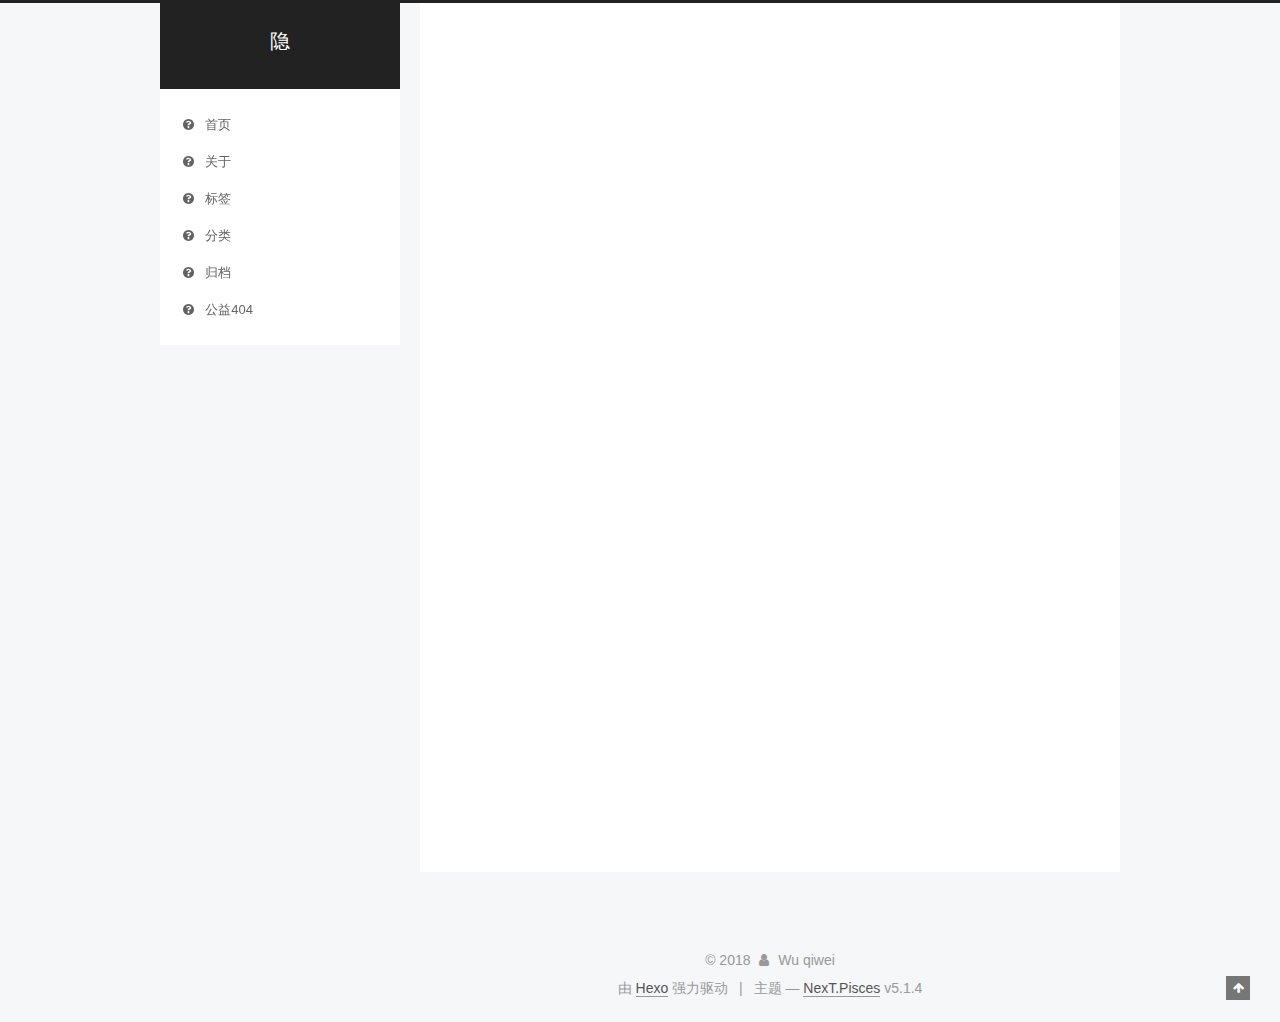
==== commit e084eb69: "Site updated: 2018-06-10 20:06:56" ====
--- a/index.html
+++ b/index.html
@@ -273,6 +273,135 @@
   
   
   <div class="post-block">
+    <link itemprop="mainEntityOfPage" href="http://yoursite.com/2018/06/10/微信支付/">
+
+    <span hidden itemprop="author" itemscope itemtype="http://schema.org/Person">
+      <meta itemprop="name" content="Wu qiwei">
+      <meta itemprop="description" content="">
+      <meta itemprop="image" content="/uploads/avatar.png">
+    </span>
+
+    <span hidden itemprop="publisher" itemscope itemtype="http://schema.org/Organization">
+      <meta itemprop="name" content="隐">
+    </span>
+
+    
+      <header class="post-header">
+
+        
+        
+          <h1 class="post-title" itemprop="name headline">
+                
+                <a class="post-title-link" href="/2018/06/10/微信支付/" itemprop="url">微信支付</a></h1>
+        
+
+        <div class="post-meta">
+          <span class="post-time">
+            
+              <span class="post-meta-item-icon">
+                <i class="fa fa-calendar-o"></i>
+              </span>
+              
+                <span class="post-meta-item-text">发表于</span>
+              
+              <time title="创建于" itemprop="dateCreated datePublished" datetime="2018-06-10T19:37:38+08:00">
+                2018-06-10
+              </time>
+            
+
+            
+
+            
+          </span>
+
+          
+
+          
+            
+          
+
+          
+          
+
+          
+
+          
+
+          
+
+        </div>
+      </header>
+    
+
+    
+    
+    
+    <div class="post-body" itemprop="articleBody">
+
+      
+      
+
+      
+        
+          
+          由于上一篇博客中写到openid已经获取到 下面我们需要做的是微信公众号的支付
+首先要做的事情是还是去微信公众号去配置
+登录微信公众号之后点击左侧列表—微信支付—-将商户号记下 —-登陆微信商户平台去将商户的key拿到—–点击微信支付中的开发设置
+（这个授权目录的地址不是服务的地址而是你支付页面的地
+          ...
+          <!--noindex-->
+          <div class="post-button text-center">
+            <a class="btn" href="/2018/06/10/微信支付/#more" rel="contents">
+              阅读全文 &raquo;
+            </a>
+          </div>
+          <!--/noindex-->
+        
+      
+    </div>
+    
+    
+    
+
+    
+
+    
+
+    
+
+    <footer class="post-footer">
+      
+
+      
+
+      
+
+      
+      
+        <div class="post-eof"></div>
+      
+    </footer>
+  </div>
+  
+  
+  
+  </article>
+
+
+    
+      
+
+  
+
+  
+  
+  
+
+  <article class="post post-type-normal" itemscope itemtype="http://schema.org/Article">
+  
+  
+  
+  <div class="post-block">
     <link itemprop="mainEntityOfPage" href="http://yoursite.com/2018/06/09/Java微信公众号网页授权/">
 
     <span hidden itemprop="author" itemscope itemtype="http://schema.org/Person">
@@ -344,18 +473,16 @@
       
         
           
-            <h1 id="Java-微信公众号网页授权"><a href="#Java-微信公众号网页授权" class="headerlink" title="Java 微信公众号网页授权"></a>Java 微信公众号网页授权</h1><p>写这篇文章之前简单说下，本人之前也没做过微信这方面的开发，也是属于第一次接触微信公众号开发，写下这篇博客也是为了记录自己的开发内容，也算是给微信公共号开发小白一些借鉴，不喜勿喷。好了 废话不多说 </p>
-<p>首先登录微信公众号—-点击左侧列表接口权限—-网页服务—-网页授权（网页授权获取用户基本信息）—–网页授权域名（这个域名一定是备案过的）</p>
-<p>上面的操作完成之后</p>
-<p>看一下微信网页授权的API 地址为<a href="https://mp.weixin.qq.com/wiki?t=resource/res_main&amp;id=mp1421140842&amp;token=&amp;lang=zh_CN" target="_blank" rel="noopener">https://mp.weixin.qq.com/wiki?t=resource/res_main&amp;id=mp1421140842&amp;token=&amp;lang=zh_CN</a><br> <img src="/uploads/3333.jpeg" alt="image"><br> 仔细看下上面图片中的参数说明</p>
-<pre><code>https://open.weixin.qq.com/connect/oauth2/authorize?appid=appid&amp;redirect_uri=回调地址&amp;response_type=code&amp;scope=snsapi_userinfo&amp;state=STATE#wechat_redirect
-</code></pre><p>这个回调的地址就是你的域名/项目名称/你的服务/方法</p>
-<p>例如楼主的redirect_uri为http://域名/MountainTourism/wechat/getOpenid （切记这个上面一定要加http://  不能单独写域名 楼主在这吃亏了）</p>
-<p>好了以上就是需要设置的地方，因为楼主的业务是需要网页授权之后返回openid,接下来直接上代码</p>
-<figure class="highlight plain"><table><tr><td class="gutter"><pre><span class="line">1</span><br><span class="line">2</span><br><span class="line">3</span><br><span class="line">4</span><br><span class="line">5</span><br><span class="line">6</span><br><span class="line">7</span><br><span class="line">8</span><br><span class="line">9</span><br><span class="line">10</span><br><span class="line">11</span><br><span class="line">12</span><br><span class="line">13</span><br><span class="line">14</span><br><span class="line">15</span><br><span class="line">16</span><br><span class="line">17</span><br><span class="line">18</span><br><span class="line">19</span><br><span class="line">20</span><br><span class="line">21</span><br><span class="line">22</span><br><span class="line">23</span><br><span class="line">24</span><br><span class="line">25</span><br><span class="line">26</span><br><span class="line">27</span><br><span class="line">28</span><br><span class="line">29</span><br><span class="line">30</span><br><span class="line">31</span><br><span class="line">32</span><br><span class="line">33</span><br><span class="line">34</span><br><span class="line">35</span><br><span class="line">36</span><br><span class="line">37</span><br><span class="line">38</span><br><span class="line">39</span><br><span class="line">40</span><br><span class="line">41</span><br><span class="line">42</span><br><span class="line">43</span><br><span class="line">44</span><br><span class="line">45</span><br><span class="line">46</span><br><span class="line">47</span><br><span class="line">48</span><br><span class="line">49</span><br><span class="line">50</span><br><span class="line">51</span><br><span class="line">52</span><br><span class="line">53</span><br><span class="line">54</span><br><span class="line">55</span><br><span class="line">56</span><br><span class="line">57</span><br><span class="line">58</span><br><span class="line">59</span><br><span class="line">60</span><br><span class="line">61</span><br><span class="line">62</span><br><span class="line">63</span><br><span class="line">64</span><br><span class="line">65</span><br><span class="line">66</span><br><span class="line">67</span><br><span class="line">68</span><br><span class="line">69</span><br><span class="line">70</span><br><span class="line">71</span><br><span class="line">72</span><br><span class="line">73</span><br><span class="line">74</span><br><span class="line">75</span><br><span class="line">76</span><br><span class="line">77</span><br><span class="line">78</span><br><span class="line">79</span><br><span class="line">80</span><br><span class="line">81</span><br><span class="line">82</span><br><span class="line">83</span><br><span class="line">84</span><br><span class="line">85</span><br><span class="line">86</span><br><span class="line">87</span><br><span class="line">88</span><br><span class="line">89</span><br><span class="line">90</span><br><span class="line">91</span><br><span class="line">92</span><br><span class="line">93</span><br><span class="line">94</span><br><span class="line">95</span><br><span class="line">96</span><br><span class="line">97</span><br><span class="line">98</span><br><span class="line">99</span><br><span class="line">100</span><br><span class="line">101</span><br><span class="line">102</span><br><span class="line">103</span><br><span class="line">104</span><br><span class="line">105</span><br><span class="line">106</span><br><span class="line">107</span><br><span class="line">108</span><br><span class="line">109</span><br><span class="line">110</span><br><span class="line">111</span><br><span class="line">112</span><br><span class="line">113</span><br><span class="line">114</span><br><span class="line">115</span><br><span class="line">116</span><br><span class="line">117</span><br><span class="line">118</span><br><span class="line">119</span><br><span class="line">120</span><br><span class="line">121</span><br><span class="line">122</span><br><span class="line">123</span><br><span class="line">124</span><br><span class="line">125</span><br><span class="line">126</span><br><span class="line">127</span><br><span class="line">128</span><br><span class="line">129</span><br><span class="line">130</span><br><span class="line">131</span><br><span class="line">132</span><br></pre></td><td class="code"><pre><span class="line">* @author wuqiwei </span><br><span class="line"> * </span><br><span class="line"> */  </span><br><span class="line">@Controller  </span><br><span class="line">@ResponseBody  </span><br><span class="line">@RequestMapping(&quot;/wechat&quot;)  </span><br><span class="line">public class WeChatController &#123;  </span><br><span class="line">    @Resource  </span><br><span class="line">    private TUserService tUserService;  </span><br><span class="line">    /** </span><br><span class="line">     * 获取openid </span><br><span class="line">     * @author:wuqiwei </span><br><span class="line">     * @param @param param </span><br><span class="line">     * @param @param result </span><br><span class="line">     * @param @return </span><br><span class="line">     * @throws IOException  </span><br><span class="line">     * @throws ServletException  </span><br><span class="line">     * @date:2017年3月27日下午2:35:13 </span><br><span class="line">     */  </span><br><span class="line">    @RequestMapping(value = &quot;/getOpenid&quot;, method = RequestMethod.GET)  </span><br><span class="line">    public ModelAndView add(ModelAndView model,final HttpServletRequest request,final HttpServletResponse response) throws ServletException, IOException &#123;  </span><br><span class="line">        WxMpUser wxMpUser =  null;  </span><br><span class="line">        try &#123;  </span><br><span class="line">            System.out.println(request.getParameter(&quot;code&quot;));  </span><br><span class="line">            WxMpOAuth2AccessToken wxMpOAuth2AccessToken = WeixinHelper.getWxMpService().oauth2getAccessToken(request.getParameter(&quot;code&quot;));  </span><br><span class="line">            wxMpUser =  WeixinHelper.getWxMpService().oauth2getUserInfo(wxMpOAuth2AccessToken, null);  </span><br><span class="line">        &#125; catch (Exception e) &#123;  </span><br><span class="line">            e.printStackTrace();  </span><br><span class="line">        &#125;  </span><br><span class="line">        //先判断wxMpUser是否为null  </span><br><span class="line">//      if (wxMpUser != null) &#123;  </span><br><span class="line">////            request.getRequestDispatcher(&quot;index.jsp&quot;).forward(request,response); //请求转发  </span><br><span class="line">////            return Response.getInstance().success(&quot;1&quot;);  </span><br><span class="line">//      &#125;  </span><br><span class="line">        ModelAndView mav = new ModelAndView(&quot;index&quot;);  </span><br><span class="line">        mav.addObject(&quot;openid&quot;, wxMpUser.getOpenId());  </span><br><span class="line">        return mav;  </span><br><span class="line">    &#125;  </span><br><span class="line">&#125;  </span><br><span class="line">WeixinHelper.java</span><br><span class="line"></span><br><span class="line">package com.htht.tourism.utils;  </span><br><span class="line">  </span><br><span class="line">import java.util.HashMap;  </span><br><span class="line">import java.util.Map;  </span><br><span class="line">  </span><br><span class="line">import me.chanjar.weixin.common.bean.WxJsapiSignature;  </span><br><span class="line">import me.chanjar.weixin.common.exception.WxErrorException;  </span><br><span class="line">import me.chanjar.weixin.mp.api.WxMpInMemoryConfigStorage;  </span><br><span class="line">import me.chanjar.weixin.mp.api.WxMpService;  </span><br><span class="line">import me.chanjar.weixin.mp.api.impl.WxMpServiceImpl;  </span><br><span class="line">  </span><br><span class="line">/** </span><br><span class="line"> * WeixinHelper </span><br><span class="line"> */  </span><br><span class="line">public final class WeixinHelper &#123;  </span><br><span class="line">    private WeixinHelper() &#123;  </span><br><span class="line">        throw new Error(&quot;工具类不能实例化！&quot;);  </span><br><span class="line">    &#125;  </span><br><span class="line">  </span><br><span class="line">//    private static final String CONFIG_URL = &quot;application.properties&quot;;  </span><br><span class="line">    public static final String APPID = ConfigUtil.getProperty(&quot;WeChat&quot;,&quot;appid&quot;); // appid  </span><br><span class="line">    public static final String APPSECRET =  ConfigUtil.getProperty(&quot;WeChat&quot;,&quot;appsecret&quot;); // appsecret  </span><br><span class="line">    public static final String PATERNER_KEY =ConfigUtil.getProperty(&quot;WeChat&quot;,&quot;paternerKey&quot;); // 商户支付密钥  </span><br><span class="line">    public static final String MCHI_ID = ConfigUtil.getProperty(&quot;WeChat&quot;,&quot;mch_id&quot;); // 商户号  </span><br><span class="line">    public static final String NOTIFY_URL = ConfigUtil.getProperty(&quot;WeChat&quot;,&quot;notify_url&quot;);; // 回调地址  </span><br><span class="line">    public static final String TRADE_TYPE_JS = ConfigUtil.getProperty(&quot;WeChat&quot;,&quot;trade_type_js&quot;); // 交易类型  </span><br><span class="line">    public static final String WEIXIN_OAUTH2 = ConfigUtil.getProperty(&quot;WeChat&quot;,&quot;WEIXIN_OAUTH2&quot;); // 回调地址  </span><br><span class="line">    private static WxMpService wxMpService = null;  </span><br><span class="line">  </span><br><span class="line">    /** </span><br><span class="line">     * 获取WxMpService </span><br><span class="line">     */  </span><br><span class="line">    public static WxMpService getWxMpService() &#123;  </span><br><span class="line">        if (wxMpService == null) &#123;  </span><br><span class="line">            WxMpInMemoryConfigStorage config = new WxMpInMemoryConfigStorage();  </span><br><span class="line">            config.setAppId(APPID); // 设置微信公众号的appid  </span><br><span class="line">            config.setSecret(APPSECRET); // 设置微信公众号的app corpSecret  </span><br><span class="line">            // config.setToken(&quot;...&quot;); // 设置微信公众号的token  </span><br><span class="line">            // config.setAesKey(&quot;...&quot;); // 设置微信公众号的EncodingAESKey  </span><br><span class="line">            config.setOauth2redirectUri(WEIXIN_OAUTH2);  </span><br><span class="line">            wxMpService = new WxMpServiceImpl();  </span><br><span class="line">            wxMpService.setWxMpConfigStorage(config);  </span><br><span class="line">        &#125;  </span><br><span class="line">        return wxMpService;  </span><br><span class="line">    &#125;  </span><br><span class="line">  </span><br><span class="line">    /** </span><br><span class="line">     * getShortUrl </span><br><span class="line">     */  </span><br><span class="line">    public static String getShortUrl(final String url) &#123;  </span><br><span class="line">        String shortUrl = url;  </span><br><span class="line">        try &#123;  </span><br><span class="line">            shortUrl = getWxMpService().shortUrl(url);  </span><br><span class="line">        &#125; catch (WxErrorException e) &#123;  </span><br><span class="line">            e.printStackTrace();  </span><br><span class="line">        &#125;  </span><br><span class="line">        return shortUrl;  </span><br><span class="line">    &#125;  </span><br><span class="line">  </span><br><span class="line">    /** </span><br><span class="line">     * getJsapiTicket </span><br><span class="line">     */  </span><br><span class="line">    public static String getJsapiTicket() throws WxErrorException &#123;  </span><br><span class="line">        return getWxMpService().getJsapiTicket();  </span><br><span class="line">    &#125;  </span><br><span class="line">  </span><br><span class="line">    /** </span><br><span class="line">     * createJsapiSignature </span><br><span class="line">     */  </span><br><span class="line">    public static WxJsapiSignature createJsapiSignature(final String url) throws WxErrorException &#123;  </span><br><span class="line">        return getWxMpService().createJsapiSignature(url);  </span><br><span class="line">    &#125;  </span><br><span class="line">  </span><br><span class="line">    /** </span><br><span class="line">     * getJSSDKPayInfo </span><br><span class="line">     */  </span><br><span class="line">//    public Map&lt;String, String&gt; getJSSDKPayInfo(final String body, final String totalFee) throws Exception &#123;  </span><br><span class="line">//        String outTradeNum = System.currentTimeMillis() + &quot;&quot;; // 商户订单号  </span><br><span class="line">//        Map&lt;String, String&gt; paramMap = new HashMap&lt;String, String&gt;();  </span><br><span class="line">//        paramMap.put(&quot;paternerKey&quot;, PATERNER_KEY); //  </span><br><span class="line">//        paramMap.put(&quot;mch_id&quot;, MCHI_ID); //  </span><br><span class="line">//        paramMap.put(&quot;body&quot;, body); // 商品描述  </span><br><span class="line">//        paramMap.put(&quot;out_trade_no&quot;, outTradeNum); // 商户端对应订单号  </span><br><span class="line">//        paramMap.put(&quot;total_fee&quot;, totalFee + &quot;&quot;);  </span><br><span class="line">//        paramMap.put(&quot;spbill_create_ip&quot;, SystemHelper.getCurrentUserIp());  </span><br><span class="line">//        paramMap.put(&quot;notify_url&quot;, NOTIFY_URL);  </span><br><span class="line">//        paramMap.put(&quot;trade_type&quot;, TRADE_TYPE_JS);  </span><br><span class="line">//        Map&lt;String, String&gt; payInfo = WeixinHelper.getWxMpService().getJSSDKPayInfo(paramMap);  </span><br><span class="line">//        return payInfo;  </span><br><span class="line">//    &#125;  </span><br><span class="line">&#125;</span><br></pre></td></tr></table></figure>
-<p>这样就可以获取到openid了 返回到前台<br>以上就是网页授权获取openid的方法 由于是第一次写这种博客 写的不是很好 请见谅</p>
-
-          
+          Java 微信公众号网页授权写这篇文章之前简单说下，本人之前也没做过微信这方面的开发，也是属于第一次接触微信公众号开发，写下这篇博客也是为了记录自己的开发内容，也算是给微信公共号开发小白一些借鉴，不喜勿喷。好了 废话不多说 
+首先登录微信公众号—-点击左侧列表接口权限—-网页服务—-网页授权（网页授
+          ...
+          <!--noindex-->
+          <div class="post-button text-center">
+            <a class="btn" href="/2018/06/09/Java微信公众号网页授权/#more" rel="contents">
+              阅读全文 &raquo;
+            </a>
+          </div>
+          <!--/noindex-->
         
       
     </div>
@@ -439,7 +566,7 @@
               
                 <a href="/archives">
               
-                  <span class="site-state-item-count">1</span>
+                  <span class="site-state-item-count">2</span>
                   <span class="site-state-item-name">日志</span>
                 </a>
               </div>
@@ -469,7 +596,7 @@
       
 
       
-
+<iframe frameborder="no" border="0" marginwidth="0" marginheight="0" width=330 height=86 src="//music.163.com/outchain/player?type=2&id=27902937&auto=1&height=66"></iframe>
     </div>
   </aside>
 
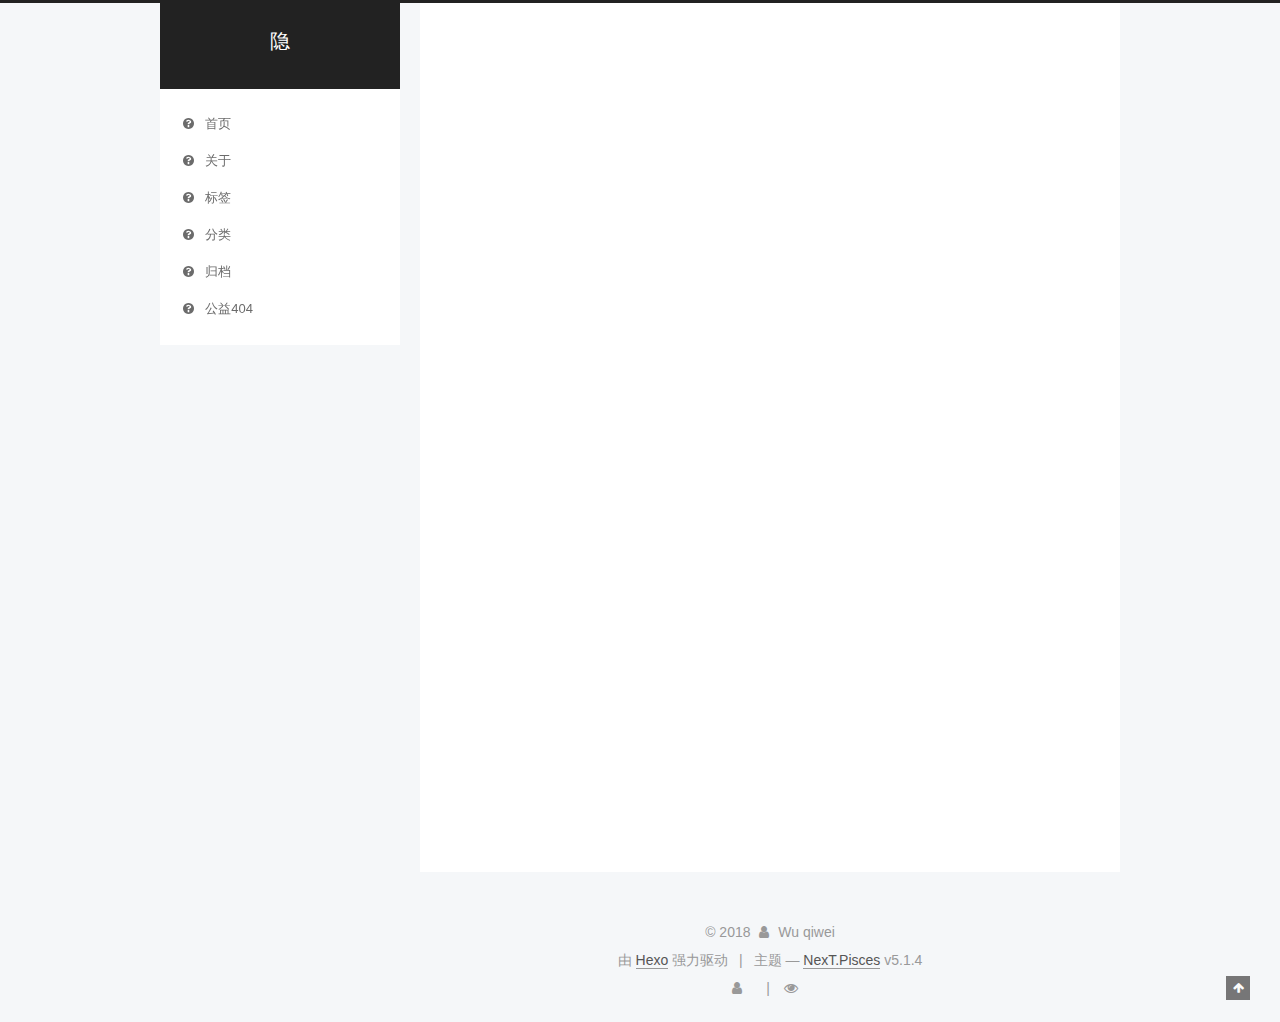
==== commit daec75bd: "Site updated: 2018-06-10 20:44:44" ====
--- a/index.html
+++ b/index.html
@@ -631,6 +631,26 @@
 
 
         
+<div class="busuanzi-count">
+  <script async src="https://dn-lbstatics.qbox.me/busuanzi/2.3/busuanzi.pure.mini.js"></script>
+
+  
+    <span class="site-uv">
+      <i class="fa fa-user"></i>
+      <span class="busuanzi-value" id="busuanzi_value_site_uv"></span>
+      
+    </span>
+  
+
+  
+    <span class="site-pv">
+      <i class="fa fa-eye"></i>
+      <span class="busuanzi-value" id="busuanzi_value_site_pv"></span>
+      
+    </span>
+  
+</div>
+
 
 
 
@@ -795,5 +815,6 @@
 
   
 
+   
 </body>
 </html>
